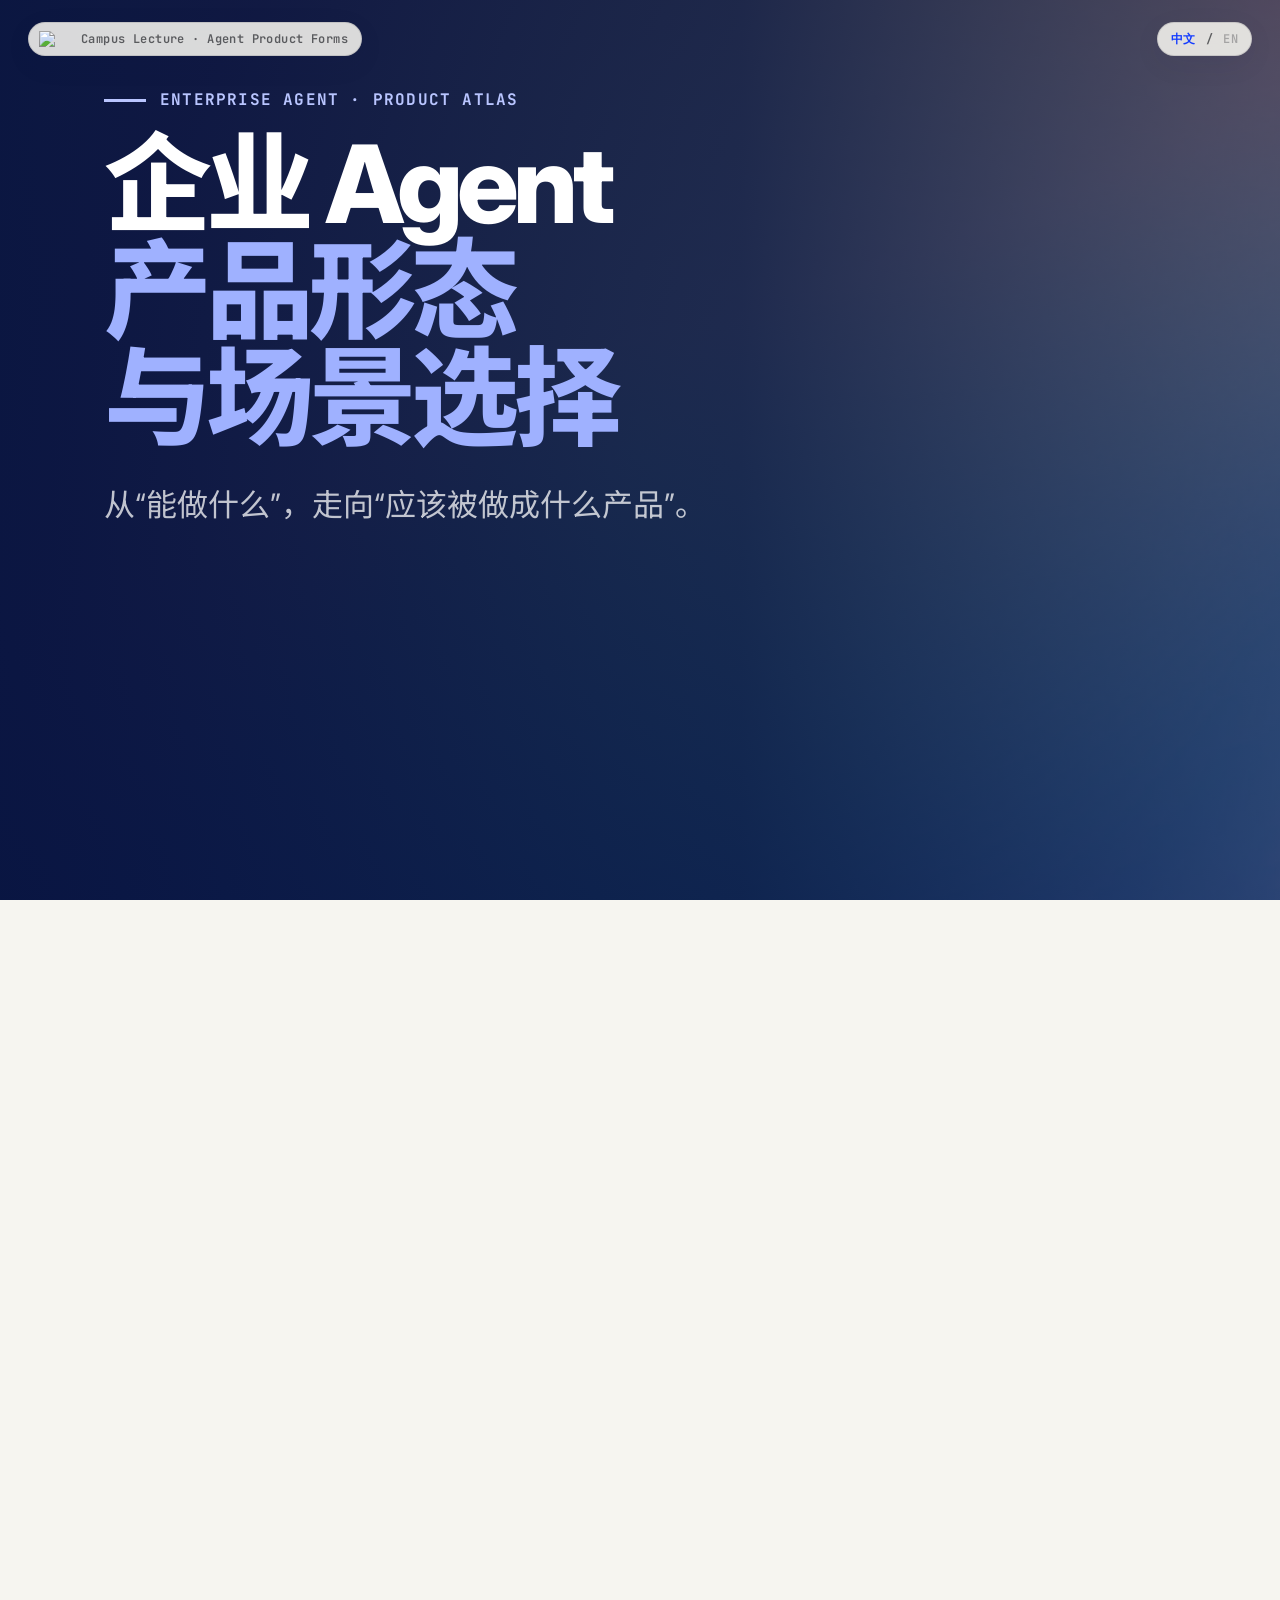
==== enterprise-agent-campus/index.html @ 73724790 "Refocus agent lecture on product forms" ====
<!doctype html>
<html lang="zh-CN">
<head>
  <meta charset="utf-8"><meta name="viewport" content="width=device-width, initial-scale=1.0, maximum-scale=1.0, user-scalable=no">
  <title>企业 Agent：产品形态与场景选择 — Dify</title>
  <link rel="icon" href="../assets/logo.svg" type="image/svg+xml">
  <link rel="stylesheet" href="https://cdn.jsdelivr.net/npm/reveal.js@4.5.0/dist/reset.css"><link rel="stylesheet" href="https://cdn.jsdelivr.net/npm/reveal.js@4.5.0/dist/reveal.css">
  <link rel="preconnect" href="https://fonts.googleapis.com"><link rel="preconnect" href="https://fonts.gstatic.com" crossorigin><link href="https://fonts.googleapis.com/css2?family=Inter:wght@400;500;600;700;800&amp;family=Noto+Sans+SC:wght@400;500;600;700;800&amp;family=JetBrains+Mono:wght@400;500;600;700&amp;display=swap" rel="stylesheet">
  <link rel="stylesheet" href="styles.css?v=20260826-forms">
</head>
<body>
  <div class="deck-brand"><img src="../assets/logo.svg" alt="Dify"><span>Campus Lecture · Agent Product Forms</span></div>
  <div class="lang-switch"><a class="active" href="index.html">中文</a><span>/</span><a href="index_en.html">EN</a></div>
  <div class="reveal"><div class="slides">

    <!-- 01 · VISUAL_SLOT: cover -->
    <section class="cover-slide" data-slide-id="f01-cover">
      <img class="photo-bg" src="assets/atmos-silk-ruido98.jpg" alt="Ruido 98 在 Unsplash 发布的蓝橙抽象光影"><div class="cover-shade"></div>
      <div class="cover-copy"><div><div class="eyebrow on-dark">Enterprise Agent · Product Atlas</div><h1>企业 Agent<br><span>产品形态<br>与场景选择</span></h1><p>从“能做什么”，走向“应该被做成什么产品”。</p></div><div class="cover-meta"><span>讲者姓名 · 职务 / 组织</span><span>学校 · 新生讲座 · 2026</span><b>45 MIN</b></div></div>
      <aside class="notes">时长 0:30。核心讲法：今天不从模型、工具调用或治理功能开始，而是观察企业里已经出现的 Agent 产品形态，以及每种形态为什么适合不同工作。术语：产品形态指入口、工作对象、交付物和使用节奏的组合。过渡：先给出全场最重要的判断。证据边界：六类形态是教学分类，不是行业唯一分类。</aside>
    </section>

    <!-- 02 · REPORT_SLOT: core thesis -->
    <section data-slide-id="f02-thesis">
      <div class="eyebrow">Thesis · 先看工作，再看 Agent</div>
      <div class="form-thesis"><div class="thesis-left"><small>DON'T START WITH</small><strong>模型有多自主？</strong><p>这只描述能力强弱，不能告诉你用户为什么打开它。</p></div><div class="thesis-arrow fragment fade-up" data-fragment-index="0">→</div><div class="thesis-right fragment fade-up" data-fragment-index="1"><small>START WITH</small><strong>它服务哪一种工作？</strong><p>工作对象、触发方式和交付结果，才会塑造产品。</p></div></div>
      <div class="thesis-verdict fragment fade-up" data-fragment-index="2">产品形态跟随工作形态，不跟随“自治等级”。</div>
      <aside class="notes">时长 1:30。核心讲法：同样的模型能力，可以成为 IDE 内的 Copilot、客户服务入口或后台监测系统。差异来自工作本身，不是自治等级。术语：工作形态描述工作围绕什么对象发生、由什么触发、怎样结束。过渡：决定形态的第一变量，是最小工作单元。证据边界：本页是研究综合判断。</aside>
    </section>

    <!-- 03 -->
    <section data-slide-id="f03-work-unit">
      <div class="eyebrow">Work Unit · 产品围绕什么对象持续存在？</div><h2>找到最小工作单元，就找到了产品的“容器”。</h2>
      <div class="unit-spine">
        <div class="unit-line"></div>
        <div class="unit u1"><span>01</span><strong>当前对象</strong><p>代码行、CRM 记录、表格单元</p><b>→ Copilot</b></div>
        <div class="unit u2 fragment fade-up" data-fragment-index="0"><span>02</span><strong>项目 / 材料集</strong><p>合同包、研究档案、Campaign</p><b>→ Workbench</b></div>
        <div class="unit u3 fragment fade-up" data-fragment-index="1"><span>03</span><strong>会话 / 意图</strong><p>客户问题、员工请求</p><b>→ Service Agent</b></div>
        <div class="unit u4 fragment fade-up" data-fragment-index="2"><span>04</span><strong>Case / 流程实例</strong><p>申请、订单、理赔、采购</p><b>→ Process Agent</b></div>
        <div class="unit u5 fragment fade-up" data-fragment-index="3"><span>05</span><strong>信号流</strong><p>告警、交易、舆情、设备事件</p><b>→ Monitoring Agent</b></div>
        <div class="unit u6 fragment fade-up" data-fragment-index="4"><span>06</span><strong>指标 / 问题</strong><p>经营异常、增长、成本、实验</p><b>→ Analyst Agent</b></div>
      </div>
      <aside class="notes">时长 2:00。核心讲法：Copilot 依附当前对象，Workbench 围绕材料集，服务产品围绕会话，流程产品围绕 case，监测产品围绕信号流，分析产品围绕指标和问题。术语：最小工作单元是用户反复打开、保存和交接的基本对象。过渡：六种对象自然形成六种产品形态。证据边界：同一企业场景可以包含多个工作单元，因此也可能组合多种形态。</aside>
    </section>

    <!-- 04 -->
    <section class="atlas-slide" data-slide-id="f04-product-atlas">
      <div class="eyebrow">Product Atlas · 六种主形态</div><h2>它们不是一条升级路径，而是六种不同的产品答案。</h2>
      <div class="atlas-map">
        <div class="atlas-axis y">持续运行 ↑</div><div class="atlas-axis x">从个人任务 → 跨系统业务</div>
        <div class="atlas-dot ad1"><span>01</span><strong>嵌入式 Copilot</strong><small>当前对象</small></div>
        <div class="atlas-dot ad2 fragment fade-up" data-fragment-index="0"><span>02</span><strong>专家工作台</strong><small>材料 / 项目</small></div>
        <div class="atlas-dot ad3 fragment fade-up" data-fragment-index="1"><span>03</span><strong>服务 Agent</strong><small>会话 / 意图</small></div>
        <div class="atlas-dot ad4 fragment fade-up" data-fragment-index="1"><span>04</span><strong>流程 Agent</strong><small>Case / SOP</small></div>
        <div class="atlas-dot ad5 fragment fade-up" data-fragment-index="2"><span>05</span><strong>监测 Agent</strong><small>事件 / 信号</small></div>
        <div class="atlas-dot ad6 fragment fade-up" data-fragment-index="2"><span>06</span><strong>分析 Agent</strong><small>指标 / 问题</small></div>
      </div>
      <div class="atlas-note">同一家公司通常同时拥有 4–6 种形态，而不是一个“万能 Agent”。</div>
      <aside class="notes">时长 2:30。核心讲法：横轴从个人当前任务走向跨系统业务，纵轴从按需打开走向持续运行。六种形态占据不同位置，不代表成熟度高低。术语：主形态指用户首先感知的产品入口和工作容器。过渡：在看具体形态前，用四个问题快速判断应该做成什么。证据边界：坐标是定性定位，不是市场份额或成熟度评分。</aside>
    </section>

    <!-- 05 -->
    <section data-slide-id="f05-four-questions">
      <div class="eyebrow">Four Questions · 场景到产品</div><h2>别先写功能列表，先回答四个产品问题。</h2>
      <div class="question-route">
        <div class="route-line"></div>
        <div class="route-q"><span>01</span><small>ENTRY</small><strong>用户从哪里遇见它？</strong><p>已有软件、独立空间、服务渠道，还是系统事件。</p></div>
        <div class="route-q fragment fade-up" data-fragment-index="0"><span>02</span><small>OBJECT</small><strong>工作围绕什么持续？</strong><p>一段内容、一个项目、一次会话、一个 case 或一条信号。</p></div>
        <div class="route-q fragment fade-up" data-fragment-index="1"><span>03</span><small>DELIVERY</small><strong>用户真正拿走什么？</strong><p>建议、专业产物、问题解决、流程状态、告警或决策。</p></div>
        <div class="route-q fragment fade-up" data-fragment-index="2"><span>04</span><small>RHYTHM</small><strong>什么时候再次回来？</strong><p>每分钟、每个项目、每次请求、每个事件或每周经营复盘。</p></div>
      </div>
      <aside class="notes">时长 2:00。核心讲法：入口决定分发，工作对象决定状态，交付物决定价值，使用节奏决定产品是否需要持续存在。术语：使用节奏不是响应速度，而是场景自然重复的频率。过渡：下面依次看六种形态，每页只回答它适合什么工作。证据边界：四问用于产品发现，不替代详细需求研究。</aside>
    </section>

    <!-- 06 · REPORT_SLOT: embedded copilot -->
    <section data-slide-id="f06-copilot">
      <div class="form-index">01 / 06</div><div class="eyebrow">Embedded Copilot · 嵌在已有动作旁边</div><h2>当用户已经知道要做什么，Agent 最好不要成为新目的地。</h2>
      <div class="copilot-shell">
        <div class="host-app"><small>EXISTING SYSTEM</small><div class="host-toolbar"></div><div class="host-canvas"><span>代码 / 文档 / CRM / 表格</span></div></div>
        <div class="sidecar fragment fade-up" data-fragment-index="0"><small>AI SIDE PANEL</small><strong>理解当前对象</strong><strong>给出下一步建议</strong><strong>直接生成局部内容</strong></div>
        <div class="scene-ribbon fragment fade-up" data-fragment-index="1"><b>适合</b><span>代码补全与解释</span><span>CRM 跟进建议</span><span>表格公式与分析</span><span>文档起草与改写</span></div>
        <div class="form-kpi">价值单位：每一次微任务节省的时间</div>
      </div>
      <div class="source-bar"><span><a href="https://docs.github.com/en/copilot/get-started/what-is-github-copilot" target="_blank" rel="noopener">GitHub Copilot Docs</a>：IDE 建议、聊天、命令行、PR 与编码任务入口</span><span>PRODUCT REFERENCE</span></div>
      <aside class="notes">时长 2:15。核心讲法：Copilot 不要求用户改变工作地点，它读取当前对象并缩短一连串微动作。适合专业人士主导、上下文就在当前软件中的场景。术语：sidecar 是附着在主产品旁的辅助界面。过渡：当工作跨越大量材料并需要长期组织时，sidecar 就不够了。证据边界：GitHub 只作为嵌入式产品形态参考，不把其生产力研究数字延伸到其他行业。</aside>
    </section>

    <!-- 07 · REPORT_SLOT: workbench -->
    <section class="workbench-slide" data-slide-id="f07-workbench">
      <div class="form-index">02 / 06</div><div class="eyebrow">Expert Workbench · 围绕一组材料工作</div>
      <div class="workbench-layout"><div class="wb-lead"><h2>当任务需要收集、比较、判断和形成专业产物，Agent 应该成为一个工作空间。</h2><p>它保存项目、材料、问题清单、发现和最终交付，而不是只保存聊天记录。</p></div>
        <div class="wb-canvas fragment fade-up" data-fragment-index="0"><div class="wb-tab">MATTER / PROJECT #27</div><div class="wb-files"><span>合同 48</span><span>法规 12</span><span>访谈 7</span></div><div class="wb-findings"><strong>ISSUES</strong><p>控制权变更条款</p><p>数据跨境缺口</p><p>供应商集中风险</p></div><div class="wb-output">DILIGENCE MEMO →</div></div>
      </div>
      <div class="scene-ribbon workbench-scenes"><b>适合</b><span>法律尽调</span><span>合规审查</span><span>投研与战略研究</span><span>Campaign / 本地化</span></div>
      <div class="source-bar"><span><a href="https://legal.thomsonreuters.com/en/legal/due-diligence-corp" target="_blank" rel="noopener">Thomson Reuters CoCounsel Legal</a>：Define → Collect → Assess → Document</span><span>PRODUCT REFERENCE</span></div>
      <aside class="notes">时长 2:15。核心讲法：专家工作台的核心对象不是对话，而是 matter、项目或材料集；价值在于把收集、比较、风险判断和产物组织在一个空间。术语：matter 是法律与专业服务中持续存在的项目单位。过渡：如果工作不是项目，而是一次外部请求，产品形态会变成服务入口。证据边界：CoCounsel 来源方披露的效果数字不用于跨产品比较，本页只引用端到端工作台结构。</aside>
    </section>

    <!-- 08 · REPORT_SLOT: service agent -->
    <section class="service-slide" data-slide-id="f08-service">
      <div class="form-index on-dark">03 / 06</div><div class="eyebrow on-dark">Service Agent · 会话只是入口，解决才是产品</div><h2>当用户带着一个意图出现，产品必须围绕“是否解决”设计。</h2>
      <div class="service-wave"><div class="channels"><span>CHAT</span><span>EMAIL</span><span>VOICE</span><span>APP</span></div><div class="intent-wave fragment fade-up" data-fragment-index="0">问题 → 识别意图 → 获取账户上下文 → 完成服务动作 → 结果确认</div><div class="resolution fragment fade-up" data-fragment-index="1"><small>OUTCOME</small><strong>RESOLVED</strong><p>不是回答了一句话，而是请求不再需要继续处理。</p></div></div>
      <div class="scene-ribbon dark-ribbon"><b>适合</b><span>客户服务</span><span>员工 IT / HR 服务台</span><span>商家支持</span><span>旅行改签 / 状态查询</span></div>
      <div class="source-bar dark-source"><span><a href="https://www.intercom.com/help/en/articles/8205718-fin-ai-agent-outcomes" target="_blank" rel="noopener">Intercom Fin outcomes</a>：以 conversation outcome / resolution 定义服务价值</span><span>PRODUCT REFERENCE</span></div>
      <aside class="notes">时长 2:15。核心讲法：服务 Agent 以渠道为入口，以意图和会话为工作单元，以 resolution 为交付。适合高频、标准意图、需要账户上下文的服务场景。术语：resolution 是用户问题得到解决，而不是机器人成功回复。过渡：如果一次请求会变成长时间、跨系统的业务实例，就进入流程 Agent。证据边界：Intercom 定义用于说明产品计量方式，不引用供应商排名或跨企业平均指标。</aside>
    </section>

    <!-- 09 · REPORT_SLOT: process agent -->
    <section data-slide-id="f09-process">
      <div class="form-index">04 / 06</div><div class="eyebrow">Process Agent · 围绕一个 Case 推进状态</div><h2>当价值来自“从开始走到结束”，产品应附着在业务实例上。</h2>
      <div class="case-pipeline"><div class="case-label">CASE #A-2048<br><small>Vendor Onboarding</small></div><div class="case-step"><span>01</span><strong>收件</strong><small>文档与请求</small></div><div class="case-step fragment fade-up" data-fragment-index="0"><span>02</span><strong>判断</strong><small>供应商与政策</small></div><div class="case-step fragment fade-up" data-fragment-index="0"><span>03</span><strong>补全</strong><small>缺失材料</small></div><div class="case-step fragment fade-up" data-fragment-index="1"><span>04</span><strong>跨系统执行</strong><small>ERP / CRM / Ticket</small></div><div class="case-step fragment fade-up" data-fragment-index="1"><span>05</span><strong>结案</strong><small>状态与记录</small></div></div>
      <div class="process-scenes"><span>采购与供应商准入</span><span>KYC / 开户</span><span>理赔</span><span>订单异常</span><span>员工入职</span><span>应付账款</span></div>
      <div class="form-kpi">价值单位：每个 Case 的周期、吞吐与一次通过率</div>
      <div class="source-bar"><span><a href="https://www.microsoft.com/en-us/microsoft-copilot/blog/copilot-studio/automate-business-processes-with-agents-plus-workflows-in-microsoft-copilot-studio/" target="_blank" rel="noopener">Microsoft Copilot Studio</a>：采购、客服、销售与流程编排案例</span><span>PRODUCT REFERENCE</span></div>
      <aside class="notes">时长 2:15。核心讲法：流程 Agent 的核心 UI 应该是 case 状态、材料、下一动作和跨系统结果，而不只是聊天框。适合有明确生命周期和系统记录的业务实例。术语：case 是从创建到关闭可被追踪的一次业务实例。过渡：还有一类产品不是等待 case，而是持续观察世界是否发生变化。证据边界：Microsoft 来源支持流程与 Agent 组合的场景模式，不推导通用 ROI。</aside>
    </section>

    <!-- 10 · REPORT_SLOT: monitoring agent -->
    <section class="monitor-slide" data-slide-id="f10-monitoring">
      <div class="form-index">05 / 06</div><div class="eyebrow">Monitoring Agent · 产品没有“打开”时刻</div><h2>当工作从信号开始，Agent 应该像雷达，而不是搜索框。</h2>
      <div class="radar-stage"><div class="radar"><i></i><i></i><i></i><div class="sweep"></div><span class="ping p1"></span><span class="ping p2"></span><span class="ping p3"></span></div><div class="signal-feed fragment fade-up" data-fragment-index="0"><small>LIVE SIGNALS</small><p>02:14 · Error rate ↑ 3.2×</p><p>02:16 · 付款失败集中于 APAC</p><p>02:18 · 同类事件关联发布 v742</p><div class="signal-output">INCIDENT BRIEF CREATED →</div></div></div>
      <div class="scene-ribbon monitor-scenes"><b>适合</b><span>ITOM / SRE 告警</span><span>欺诈与交易风险</span><span>合规监测</span><span>供应链异常</span><span>客户声音</span></div>
      <div class="source-bar"><span><a href="https://www.servicenow.com/docs/r/it-operations-management/now-assist-for-it-operations-management/now-assist-itom-ai-agent-workflows.html" target="_blank" rel="noopener">ServiceNow ITOM agentic workflows</a>：告警分诊、模式识别、关联事件与验证</span><span>PRODUCT REFERENCE</span></div>
      <aside class="notes">时长 2:15。核心讲法：监测 Agent 由事件触发，持续聚合、去噪、关联和形成 incident brief；用户通常从告警或案例进入，而不是先发问题。术语：signal stream 是不断到达、需要判断优先级的事件序列。过渡：最后一种主形态也从问题开始，但它围绕指标和证据展开。证据边界：ServiceNow 来源说明 ITOM 产品形态，不代表所有监测场景均可直接自治。</aside>
    </section>

    <!-- 11 · REPORT_SLOT: analyst agent -->
    <section data-slide-id="f11-analyst">
      <div class="form-index">06 / 06</div><div class="eyebrow">Analyst Agent · 从问题走到可消费的决策材料</div><h2>当用户不知道答案，也不知道该查哪张表，产品需要承载探索过程。</h2>
      <div class="analysis-tree"><div class="analysis-question">为什么退款率上升？</div><div class="branch b1 fragment fade-up" data-fragment-index="0"><strong>定义与数据发现</strong><p>指标、表、血缘、历史查询</p></div><div class="branch b2 fragment fade-up" data-fragment-index="1"><strong>多轮分析</strong><p>分群、异常、对照、重试</p></div><div class="branch b3 fragment fade-up" data-fragment-index="2"><strong>发布产物</strong><p>Notebook、图表、报告、结果链接</p></div><div class="analysis-delivery fragment fade-up" data-fragment-index="3">QUESTION → INSIGHT → DECISION MEMO</div></div>
      <div class="scene-ribbon analyst-scenes"><b>适合</b><span>经营复盘</span><span>产品健康度</span><span>发布评估</span><span>财务分析</span><span>实验与增长诊断</span></div>
      <div class="source-bar"><span><a href="https://openai.com/index/inside-our-in-house-data-agent/" target="_blank" rel="noopener">OpenAI in-house data agent</a>：发现数据、运行 SQL、发布 Notebook 与报告</span><span>PRODUCT REFERENCE</span></div>
      <aside class="notes">时长 2:15。核心讲法：分析 Agent 不是自然语言 SQL 输入框，而是保存问题、探索分支、证据和最终决策材料的分析产品。适合开放问题和多轮探索。术语：可消费产物是能进入经营会议或后续决策的 notebook、图表或 memo。过渡：复杂项目中还会出现多 Agent，但它更像内部组织方式。证据边界：OpenAI 案例为内部定制工具；底层数据平台规模不代表 Agent 采用率或准确率。</aside>
    </section>

    <!-- 12 -->
    <section class="multi-slide" data-slide-id="f12-multi-agent">
      <div class="eyebrow on-dark">Multi-Agent Workspace · 不是第七种入口</div><h2>多 Agent 通常藏在产品内部，用户面对的仍是一个项目空间。</h2>
      <div class="project-room"><div class="shared-artifact"><small>SHARED PROJECT</small><strong>“完成一次并购尽调”</strong><p>材料 · 任务 · 发现 · 决策 · 产物</p></div><div class="role rr1 fragment fade-up" data-fragment-index="0"><span>R</span><strong>Research</strong></div><div class="role rr2 fragment fade-up" data-fragment-index="0"><span>L</span><strong>Legal</strong></div><div class="role rr3 fragment fade-up" data-fragment-index="1"><span>F</span><strong>Finance</strong></div><div class="role rr4 fragment fade-up" data-fragment-index="1"><span>S</span><strong>Synthesis</strong></div></div>
      <div class="multi-rule">只有当工作可以按专业角色清晰拆分，并围绕共享产物重新汇合，多 Agent 才形成产品价值。</div>
      <aside class="notes">时长 2:00。核心讲法：用户通常不需要看到多个聊天机器人；多 Agent 是 Workbench、流程产品或开发空间内部的专业分工。适合软件交付、尽调、复杂研究和事故战情室。术语：共享产物是所有角色共同更新的项目状态。过渡：把六种主形态压回一张场景选择矩阵。证据边界：多 Agent 产品仍在快速演化，本页不把角色数量当成成熟度。</aside>
    </section>

    <!-- 13 -->
    <section data-slide-id="f13-scenario-matrix">
      <div class="eyebrow">Scenario Matrix · 用工作特征选形态</div><h2>同样叫“Agent”，产品设计和价值指标完全不同。</h2>
      <div class="form-matrix"><div class="fm-head"><span>工作单元</span><span>产品形态</span><span>典型场景</span><span>核心价值指标</span></div>
        <div class="fm-row"><b>当前对象</b><strong>Copilot</strong><p>编码、CRM、文档、表格</p><em>任务耗时 / 使用频率</em></div>
        <div class="fm-row"><b>项目 / 材料</b><strong>Workbench</strong><p>尽调、合规、研究、本地化</p><em>项目周期 / 产物质量</em></div>
        <div class="fm-row"><b>会话 / 意图</b><strong>Service Agent</strong><p>客服、员工服务、商家支持</p><em>解决率 / 每次结果成本</em></div>
        <div class="fm-row"><b>Case / SOP</b><strong>Process Agent</strong><p>KYC、理赔、采购、订单异常</p><em>周期 / 吞吐 / 一次通过率</em></div>
        <div class="fm-row"><b>信号流</b><strong>Monitoring Agent</strong><p>ITOM、欺诈、合规、供应链</p><em>发现时间 / 噪声 / 处置时间</em></div>
        <div class="fm-row"><b>指标 / 问题</b><strong>Analyst Agent</strong><p>经营、产品、财务、增长</p><em>洞察时间 / 复用 / 决策采用</em></div>
      </div>
      <aside class="notes">时长 2:30。核心讲法：逐行对齐工作单元、产品形态、场景和价值指标。产品形态不只是 UI，它还决定团队如何度量价值。术语：一次通过率指 case 不因缺失或错误而返工的比例。过渡：场景成熟后，产品形态也可能沿工作变化而迁移。证据边界：指标是类别建议，阈值需由具体业务定义。</aside>
    </section>

    <!-- 14 -->
    <section data-slide-id="f14-form-migration">
      <div class="eyebrow">Form Migration · 场景重复后，产品会改变</div><h2>不是 Agent “升级了”，而是工作从一次性变成了系统性。</h2>
      <div class="migration-lines">
        <div class="migration"><span>用户每次主动提问</span><b>Analyst Agent</b><i>→</i><span>同一指标每天都要看</span><strong>Monitoring Agent</strong></div>
        <div class="migration fragment fade-up" data-fragment-index="0"><span>专家在当前文档里获得建议</span><b>Copilot</b><i>→</i><span>材料越来越多、项目持续数周</span><strong>Workbench</strong></div>
        <div class="migration fragment fade-up" data-fragment-index="1"><span>客户提出一次服务请求</span><b>Service Agent</b><i>→</i><span>请求变成跨系统业务实例</span><strong>Process Agent</strong></div>
      </div>
      <div class="migration-rule fragment fade-up" data-fragment-index="2">迁移信号：重复出现 · 需要保存状态 · 需要跨角色 / 跨系统 · 形成稳定交付物</div>
      <aside class="notes">时长 2:00。核心讲法：产品迁移来自工作重复、状态积累和跨系统扩展。开放分析变成固定监测，局部建议变成项目工作台，一次服务变成流程实例。术语：形态迁移不是替换旧产品，常常是组合新的层。过渡：Dify 的价值就在于同一能力可以被包装成不同入口。证据边界：迁移路径是常见模式，不代表每个产品都必须演进。</aside>
    </section>

    <!-- 15 -->
    <section data-slide-id="f15-dify-packaging">
      <div class="eyebrow">Dify Packaging · 平台不是产品形态</div><h2>同一套能力，可以被发布成六种不同产品。</h2>
      <div class="dify-metro"><div class="dify-core">DIFY<br><small>Models · Knowledge · Tools · Orchestration</small></div><div class="metro-line ml1"><span>API / Embed</span><strong>Copilot</strong></div><div class="metro-line ml2"><span>Agent App / Chatflow</span><strong>Workbench / Analyst</strong></div><div class="metro-line ml3"><span>Chatflow + Channels</span><strong>Service Agent</strong></div><div class="metro-line ml4"><span>Workflow + API</span><strong>Process Agent</strong></div><div class="metro-line ml5"><span>Trigger + Workflow</span><strong>Monitoring Agent</strong></div></div>
      <div class="packaging-verdict">选择 Dify 组件之前，先决定用户面对的是哪一种产品。</div>
      <div class="source-bar"><span><a href="https://docs.dify.ai/en/guides/application-orchestrate/creating-an-application" target="_blank" rel="noopener">Dify Workflow docs</a> · Workflow、用户输入、分支、迭代与 API 发布</span><span>30 MIN FRAMEWORK COMPLETE</span></div>
      <aside class="notes">时长 1:30。核心讲法：Dify 提供模型、知识、工具和编排，但真正的产品形态来自发布入口和工作对象。API 可嵌入 Copilot，Chatflow 承载服务，Workflow 推进流程和监测，Agent App 承载探索。术语：packaging 是把共享能力包装成面向具体用户和场景的产品。过渡：用同一个退款率问题，演示三种形态的差别。证据边界：映射是产品设计建议，不是 Dify 官方固定分类。</aside>
    </section>

    <!-- 16 · CASE_SLOT + VISUAL_SLOT -->
    <section class="case-cover" data-slide-id="f16-case-brief">
      <img class="photo-bg" src="assets/atmos-indigo-richard-horvath.jpg" alt="Richard Horvath 在 Unsplash 发布的靛蓝抽象空间"><div class="case-shade"></div>
      <div class="case-copy"><div class="case-label">ONE CAPABILITY · THREE PRODUCTS</div><blockquote>“过去四周，哪些地区的退款率异常上升？”</blockquote><p>同一个分析能力，应该做成 Copilot、分析 Agent，还是监测 Agent？</p></div>
      <aside class="notes">时长 1:00。核心讲法：案例不再演示 SQL 或故障控制，而是比较同一能力如何因使用场景不同变成三种产品。术语：产品化问题不是“能否回答”，而是用户在何时、从哪里、以什么方式获得答案。过渡：先看最轻的嵌入式 Copilot。证据边界：静态合成教学推演，不是真实客户案例。</aside>
    </section>

    <!-- 17 · CASE_SLOT: copilot product -->
    <section data-slide-id="f17-case-copilot">
      <div class="eyebrow">Form A · BI Copilot</div><h2>如果分析师已经在 Dashboard 里，产品只需要帮助他继续追问。</h2>
      <div class="bi-shell"><div class="dashboard"><small>REFUND RATE · WEEKLY</small><div class="chart"><i style="--h:38%"></i><i style="--h:42%"></i><i style="--h:50%"></i><i style="--h:74%"></i><i style="--h:68%"></i><i style="--h:82%"></i></div><div class="dash-metric">8.4% <span>+2.4pp</span></div></div><div class="bi-copilot fragment fade-up" data-fragment-index="0"><small>COPILOT</small><p>“按地区拆分，并解释南区变化。”</p><strong>南区贡献 71% 增量；主要集中在两个渠道。</strong><div>继续追问 →</div></div></div>
      <div class="product-spec"><span><small>ENTRY</small>BI / Spreadsheet 内</span><span><small>RHYTHM</small>分析师按需使用</span><span><small>DELIVERY</small>局部解释与下一张图</span><span><small>SCENE</small>探索已有 Dashboard</span></div>
      <aside class="notes">时长 2:30。核心讲法：BI Copilot 的场景前提是用户已经打开正确仪表盘并知道要追问什么；产品不保存独立项目，只增强当前分析动作。术语：局部解释围绕当前可见图表和筛选条件。过渡：如果用户只有一个业务问题、还不知道数据在哪里，就需要分析 Agent。证据边界：图表和数字为合成示例。</aside>
    </section>

    <!-- 18 · CASE_SLOT: analyst product -->
    <section class="analyst-case-slide" data-slide-id="f18-case-analyst">
      <div class="eyebrow">Form B · Analyst Agent</div><h2>如果用户只有问题，产品必须替他组织一次完整调查。</h2>
      <div class="investigation-canvas"><div class="investigation-head"><span>INVESTIGATION #184</span><strong>Refund anomaly · Last 4 weeks</strong></div><div class="investigation-path"><div><small>QUESTION</small><p>哪些地区异常？</p></div><div><small>DISCOVERY</small><p>指标、表、历史分析</p></div><div><small>ANALYSIS</small><p>分群、渠道、物流、活动</p></div><div><small>EVIDENCE</small><p>SQL、图表、结果链接</p></div><div><small>DELIVERY</small><p>管理层 Memo</p></div></div><div class="finding fragment fade-up" data-fragment-index="0"><b>FINDING 01</b><strong>南区贡献 71% 的增量</strong><p>两个促销渠道与延迟配送共同出现。</p></div><div class="finding f2 fragment fade-up" data-fragment-index="1"><b>OPEN QUESTION</b><strong>不能直接声称因果</strong><p>建议抽样核对并设计后续实验。</p></div></div>
      <div class="product-spec"><span><small>ENTRY</small>独立分析空间</span><span><small>RHYTHM</small>临时开放问题</span><span><small>DELIVERY</small>证据包 + Memo</span><span><small>SCENE</small>经营与产品调查</span></div>
      <aside class="notes">时长 3:00。核心讲法：分析 Agent 把一个开放问题变成 investigation，保存发现路径、证据和管理层产物。适合业务用户没有预先选好表或图的场景。术语：investigation 是可持续几小时或几天的分析项目。过渡：当同一问题每周都被重复问，产品还会进一步变成监测 Agent。证据边界：发现和数字均为合成教学内容。</aside>
    </section>

    <!-- 19 · CASE_SLOT: monitoring product -->
    <section class="monitor-case-slide" data-slide-id="f19-case-monitor">
      <div class="eyebrow on-dark">Form C · Refund Monitor</div><h2>如果组织每天都关心同一异常，产品不该等人来问。</h2>
      <div class="monitor-timeline"><div class="timeline-line"></div><div class="time-event e1"><span>09:00</span><strong>刷新指标</strong><p>所有地区在基线内</p></div><div class="time-event e2 fragment fade-up" data-fragment-index="0"><span>11:20</span><strong>南区越过动态阈值</strong><p>+1.8pp · 连续 3 个窗口</p></div><div class="time-event e3 fragment fade-up" data-fragment-index="1"><span>11:24</span><strong>自动聚合上下文</strong><p>渠道、物流、活动与历史异常</p></div><div class="time-event e4 fragment fade-up" data-fragment-index="2"><span>11:28</span><strong>创建经营事件</strong><p>Brief、负责人、后续调查入口</p></div></div>
      <div class="three-form-compare fragment fade-up" data-fragment-index="3"><div><b>Copilot</b><span>人在 Dashboard 时追问</span></div><div><b>Analyst Agent</b><span>有人提出问题后调查</span></div><div><b>Monitor</b><span>信号出现时主动创建事件</span></div></div>
      <div class="product-spec dark-spec"><span><small>ENTRY</small>告警 / 经营事件</span><span><small>RHYTHM</small>持续运行</span><span><small>DELIVERY</small>异常 Brief + 调查入口</span><span><small>SCENE</small>稳定、重复的指标监测</span></div>
      <aside class="notes">时长 3:30。核心讲法：监测产品把重复的分析问题编译成持续运行的信号检测、上下文聚合和事件创建。最后用三列对比同一能力的入口、节奏和交付。术语：动态阈值随历史分布或季节性变化。过渡：回到自己的专业，选择你需要的产品形态。证据边界：阈值和时间线为合成示例，不代表生产监控配置。</aside>
    </section>

    <!-- 20 · VISUAL_SLOT: closing -->
    <section class="closing-slide" data-slide-id="f20-qa">
      <img class="photo-bg" src="assets/atmos-pastel-codioful.jpg" alt="Codioful 在 Unsplash 发布的柔和渐变"><div class="closing-shade"></div>
      <div class="closing-copy"><div class="eyebrow on-dark">Q&amp;A · 从场景反推产品</div><h2>不要问“我要做一个 Agent”。<br><span>先问：这项工作需要哪种产品形态？</span></h2><div class="question-path"><p class="fragment fade-up" data-fragment-index="0"><b>01</b> 你的场景最小工作单元是什么？</p><p class="fragment fade-up" data-fragment-index="1"><b>02</b> 用户从哪里遇见它，最后拿走什么？</p><p class="fragment fade-up" data-fragment-index="2"><b>03</b> 它是按需使用、按项目使用，还是持续运行？</p></div><div class="closing-meta"><p>讲者姓名 · speaker@example.com<br><a href="source-map.md" target="_blank">研究、来源与图片版权 → source-map.md</a></p><p>Unsplash：Ruido 98 · Richard Horvath · Codioful<br>学校 · 新生讲座 · 2026</p></div></div>
      <aside class="notes">时长 5:00。核心讲法：用三个产品问题引导讨论。若现场安静，让同学先说出自己专业里一个稳定的工作对象，再判断对应形态。术语：场景选择是从工作单元、入口、交付和节奏反推产品。过渡：会后可查看 source map。证据边界：Q&amp;A 不扩展为未经验证的产品承诺；联系方式仍是占位符。</aside>
    </section>

  </div></div>
  <script src="https://cdn.jsdelivr.net/npm/reveal.js@4.5.0/dist/reveal.js"></script><script src="https://cdn.jsdelivr.net/npm/reveal.js@4.5.0/plugin/notes/notes.js"></script>
  <script>const reduceMotion=window.matchMedia('(prefers-reduced-motion: reduce)').matches;Reveal.initialize({hash:true,width:1920,height:1080,margin:0,controls:true,controlsTutorial:false,progress:true,slideNumber:'c/t',navigationMode:'linear',transition:reduceMotion?'none':'fade',transitionSpeed:'fast',backgroundTransition:reduceMotion?'none':'fade',pdfSeparateFragments:false,plugins:[RevealNotes]});</script>
</body>
</html>
---- enterprise-agent-campus/styles.css ----
:root{--blue:#143cff;--blue2:#7084ff;--navy:#071540;--ink:#111318;--paper:#f6f5f0;--white:#fff;--muted:#616773;--quiet:#8b919c;--line:rgba(17,19,24,.15);--green:#087f5b;--amber:#c67b00;--red:#c3344d;--mono:"JetBrains Mono",ui-monospace,monospace;--sans:"Inter","Noto Sans SC",system-ui,sans-serif;--x:104px;--top:84px;--bottom:72px}
*{box-sizing:border-box}html,body{width:100%;height:100%;margin:0;overflow:hidden;background:var(--paper)}body{font-family:var(--sans);-webkit-font-smoothing:antialiased;text-rendering:optimizeLegibility}a{color:inherit}.deck-brand,.lang-switch{position:fixed;z-index:40;top:22px;display:flex;align-items:center;gap:10px;border:1px solid rgba(17,19,24,.12);border-radius:999px;background:rgba(246,245,240,.88);box-shadow:0 8px 30px rgba(7,21,64,.06);backdrop-filter:blur(16px);font:600 12px/1 var(--mono);letter-spacing:.035em;color:rgba(17,19,24,.64)}.deck-brand{left:28px;padding:8px 13px 8px 10px}.deck-brand img{width:32px;height:16px;object-fit:contain}.lang-switch{right:28px;padding:10px 13px}.lang-switch a{text-decoration:none;opacity:.45}.lang-switch a.active{opacity:1;color:var(--blue)}
.reveal{color:var(--ink);font-family:var(--sans)}.reveal .slides{text-align:left}.reveal .slides section{width:1920px;height:1080px;padding:var(--top) var(--x) var(--bottom);overflow:hidden;background:var(--paper)}.reveal h1,.reveal h2,.reveal p,.reveal blockquote{margin:0;color:inherit;font-family:var(--sans);text-transform:none;text-shadow:none}.reveal h1{font-size:108px;line-height:.99;font-weight:800;letter-spacing:-.052em}.reveal h2{max-width:1660px;font-size:72px;line-height:1.06;font-weight:780;letter-spacing:-.043em;text-wrap:balance}.reveal p{font-size:28px;line-height:1.46}.reveal small{font-size:inherit}.reveal .fragment{will-change:opacity,transform}.reveal .fragment.fade-up{transform:translateY(18px)}.reveal .fragment.fade-up.visible{transform:none}.eyebrow{display:flex;align-items:center;gap:14px;margin-bottom:23px;color:var(--blue);font:700 16px/1 var(--mono);letter-spacing:.075em;text-transform:uppercase}.eyebrow:before{content:"";width:42px;height:3px;background:currentColor}.eyebrow.on-dark{color:#b9c5ff}.form-index{position:absolute;right:104px;top:92px;color:var(--quiet);font:700 15px/1 var(--mono)}.form-index.on-dark{color:rgba(255,255,255,.55)}.source-bar{position:absolute;left:var(--x);right:var(--x);bottom:29px;display:flex;align-items:center;justify-content:space-between;gap:28px;padding-top:12px;border-top:1px solid var(--line);color:#747b87;font:500 17px/1.35 var(--mono)}.source-bar span:first-child{max-width:1440px}.source-bar a{text-underline-offset:4px;text-decoration-color:rgba(20,60,255,.35)}.dark-source{border-color:rgba(255,255,255,.18);color:rgba(255,255,255,.55)}.photo-bg{position:absolute;inset:0;width:100%;height:100%;object-fit:cover}.form-kpi{position:absolute;right:104px;bottom:82px;color:var(--blue);font:700 17px/1 var(--mono)}
/* cover */
.cover-slide{padding:0!important;background:#04091b!important;color:white}.cover-slide .photo-bg{object-position:57% center;filter:saturate(.88) contrast(1.06)}.cover-shade{position:absolute;inset:0;background:linear-gradient(90deg,rgba(4,8,25,.99) 0%,rgba(4,8,25,.92) 45%,rgba(4,8,25,.22) 78%,rgba(4,8,25,.32) 100%)}.cover-copy{position:relative;z-index:2;height:100%;padding:92px 104px 70px;display:flex;flex-direction:column;justify-content:space-between}.cover-copy h1{width:1080px}.cover-copy h1 span{color:#9fb1ff}.cover-copy>div>p{width:850px;margin-top:30px;color:rgba(255,255,255,.74);font-size:31px}.cover-meta{display:grid;grid-template-columns:420px 420px 1fr;align-items:end;width:1100px;padding-top:22px;border-top:1px solid rgba(255,255,255,.23);color:rgba(255,255,255,.64);font:500 16px/1.4 var(--mono)}.cover-meta b{color:#b9c5ff;font-size:28px;text-align:right}
/* 02 */
.form-thesis{display:grid;grid-template-columns:1fr 170px 1fr;align-items:center;height:560px;margin-top:55px}.thesis-left,.thesis-right{padding:50px 42px;border-top:7px solid var(--quiet);background:white}.thesis-right{border-color:var(--blue);background:#eef1ff}.form-thesis small{color:var(--quiet);font:700 14px/1 var(--mono)}.form-thesis strong{display:block;margin-top:24px;font-size:51px;line-height:1.08;letter-spacing:-.035em}.form-thesis p{margin-top:24px;color:var(--muted);font-size:24px}.thesis-arrow{color:var(--blue);font-size:86px;text-align:center}.thesis-verdict{margin-top:25px;color:var(--blue);font-size:34px;font-weight:750;text-align:center}
/* 03 */
.unit-spine{position:relative;display:grid;grid-template-columns:repeat(6,1fr);gap:22px;margin-top:92px}.unit-line{position:absolute;left:28px;right:28px;top:38px;height:10px;border-radius:999px;background:linear-gradient(90deg,var(--blue),#8758ff,var(--amber))}.unit{position:relative;padding-top:88px}.unit:before{content:"";position:absolute;left:0;top:16px;width:46px;height:46px;border:10px solid var(--paper);border-radius:50%;background:var(--blue);box-shadow:0 0 0 2px var(--blue)}.unit:nth-of-type(4):before,.unit:nth-of-type(5):before{background:#7758e8;box-shadow:0 0 0 2px #7758e8}.unit:nth-of-type(6):before,.unit:nth-of-type(7):before{background:var(--amber);box-shadow:0 0 0 2px var(--amber)}.unit span{color:var(--quiet);font:700 14px/1 var(--mono)}.unit strong{display:block;margin-top:13px;font-size:30px}.unit p{margin-top:13px;color:var(--muted);font-size:20px}.unit b{display:block;margin-top:32px;color:var(--blue);font:700 16px/1.3 var(--mono)}
/* 04 */
.atlas-slide{background:#eef0f4!important}.atlas-map{position:relative;width:1470px;height:610px;margin:26px 0 0 130px;border-left:4px solid var(--ink);border-bottom:4px solid var(--ink);background:linear-gradient(90deg,rgba(20,60,255,.02),rgba(20,60,255,.09))}.atlas-map:before,.atlas-map:after{content:"";position:absolute;background:rgba(17,19,24,.1)}.atlas-map:before{left:0;right:0;top:50%;height:1px}.atlas-map:after{top:0;bottom:0;left:50%;width:1px}.atlas-axis{position:absolute;font:700 15px/1 var(--mono)}.atlas-axis.y{left:-70px;top:165px;writing-mode:vertical-rl;transform:rotate(180deg)}.atlas-axis.x{right:0;bottom:-43px}.atlas-dot{position:absolute;padding:18px 22px;border-left:6px solid var(--blue);background:white;box-shadow:0 14px 35px rgba(7,21,64,.09)}.atlas-dot span{color:var(--blue);font:700 13px/1 var(--mono)}.atlas-dot strong{display:block;margin-top:10px;font-size:26px}.atlas-dot small{display:block;margin-top:7px;color:var(--muted);font-size:18px}.ad1{left:50px;bottom:55px}.ad2{left:435px;bottom:135px}.ad3{right:300px;bottom:55px}.ad4{right:35px;top:240px;border-color:var(--amber)}.ad5{left:730px;top:55px;border-color:var(--amber)}.ad6{left:220px;top:75px;border-color:#7758e8}.atlas-note{position:absolute;right:104px;bottom:74px;color:var(--blue);font:700 17px/1 var(--mono)}
/* 05 */
.question-route{position:relative;margin-top:68px}.route-line{position:absolute;left:43px;top:10px;bottom:10px;width:7px;border-radius:7px;background:linear-gradient(var(--blue),#7758e8,var(--amber))}.route-q{position:relative;display:grid;grid-template-columns:80px 140px 500px 1fr;align-items:center;min-height:140px;padding-left:15px;border-bottom:1px solid var(--line)}.route-q>span{position:relative;z-index:2;display:grid;place-items:center;width:58px;height:58px;border:9px solid var(--paper);border-radius:50%;background:var(--blue);color:white;font:700 14px/1 var(--mono)}.route-q small{color:var(--blue);font:700 14px/1 var(--mono)}.route-q strong{font-size:31px}.route-q p{color:var(--muted);font-size:23px}
/* shared ribbons */
.scene-ribbon{position:absolute;left:104px;right:104px;bottom:108px;display:flex;align-items:center;gap:28px;padding:21px 25px;border-top:3px solid var(--blue);background:white}.scene-ribbon b{color:var(--blue);font:700 15px/1 var(--mono)}.scene-ribbon span{padding-right:27px;border-right:1px solid var(--line);font-size:21px}.scene-ribbon span:last-child{border:0}.dark-ribbon{background:rgba(255,255,255,.07);border-color:#6c82ff}.dark-ribbon span{border-color:rgba(255,255,255,.2)}
/* 06 */
.copilot-shell{position:relative;height:610px;margin-top:20px}.host-app{position:absolute;left:30px;top:40px;width:1220px;height:470px;border:2px solid var(--navy);background:white}.host-app>small{position:absolute;left:25px;top:20px;color:var(--quiet);font:700 13px/1 var(--mono)}.host-toolbar{height:62px;border-bottom:1px solid var(--line);background:#eef0f4}.host-canvas{display:grid;place-items:center;height:405px;color:var(--quiet);font-size:32px}.sidecar{position:absolute;right:60px;top:5px;width:480px;height:530px;padding:42px 38px;background:var(--navy);color:white;box-shadow:0 26px 70px rgba(7,21,64,.18)}.sidecar small{color:#aebeff;font:700 14px/1 var(--mono)}.sidecar strong{display:block;margin-top:45px;padding-bottom:20px;border-bottom:1px solid rgba(255,255,255,.18);font-size:28px}.copilot-shell .scene-ribbon{left:0;right:0;bottom:0}
/* 07 */
.workbench-slide{background:#eef0f4!important}.workbench-layout{display:grid;grid-template-columns:1fr 1.1fr;gap:70px;margin-top:20px}.wb-lead{padding-top:22px}.wb-lead h2{font-size:63px}.wb-lead p{margin-top:34px;color:var(--muted)}.wb-canvas{position:relative;height:610px;padding:74px 36px 34px;border:2px solid var(--navy);background:white}.wb-tab{position:absolute;left:0;right:0;top:0;height:48px;padding:16px 22px;background:var(--navy);color:white;font:700 13px/1 var(--mono)}.wb-files{display:flex;gap:15px}.wb-files span{padding:12px 16px;background:#edf0ff;color:var(--blue);font:600 15px/1 var(--mono)}.wb-findings{margin-top:38px;border-top:4px solid var(--blue)}.wb-findings strong{display:block;margin:22px 0;color:var(--blue);font:700 14px/1 var(--mono)}.wb-findings p{padding:17px 0;border-top:1px solid var(--line);font-size:23px}.wb-output{position:absolute;right:34px;bottom:32px;color:var(--green);font:800 17px/1 var(--mono)}.workbench-scenes{bottom:38px;left:104px;right:950px;background:transparent}
/* 08 */
.service-slide{background:var(--navy)!important;color:white}.service-slide h2{color:white;max-width:1500px}.service-wave{position:relative;height:530px;margin-top:22px}.channels{display:flex;gap:16px;padding-top:40px}.channels span{padding:12px 19px;border:1px solid rgba(255,255,255,.28);border-radius:999px;color:#aebeff;font:700 14px/1 var(--mono)}.intent-wave{position:absolute;left:0;right:570px;top:150px;padding:30px 35px;border-top:5px solid #6c82ff;border-bottom:5px solid #43d4aa;background:rgba(255,255,255,.06);font-size:27px;font-weight:650}.resolution{position:absolute;right:0;top:45px;width:500px;height:370px;padding:60px 44px;background:var(--blue)}.resolution small{font:700 14px/1 var(--mono)}.resolution strong{display:block;margin-top:28px;font-size:65px}.resolution p{margin-top:30px;color:rgba(255,255,255,.72);font-size:22px}
/* 09 */
.case-pipeline{display:grid;grid-template-columns:1.25fr repeat(5,1fr);align-items:stretch;margin-top:75px;border-top:7px solid var(--blue)}.case-label,.case-step{min-height:265px;padding:38px 25px;border-right:1px solid var(--line);background:white}.case-label{background:var(--navy);color:white;font-size:32px;font-weight:750}.case-label small{display:block;margin-top:18px;color:#aebeff;font:500 15px/1.4 var(--mono)}.case-step span{color:var(--blue);font:700 14px/1 var(--mono)}.case-step strong{display:block;margin-top:35px;font-size:28px}.case-step small{display:block;margin-top:14px;color:var(--muted);font-size:19px}.process-scenes{display:flex;gap:18px;margin-top:36px}.process-scenes span{padding:13px 18px;border-bottom:2px solid var(--line);color:var(--muted);font:600 18px/1 var(--mono)}
/* 10 */
.monitor-slide{background:#eef0f4!important}.radar-stage{display:grid;grid-template-columns:1.05fr 1fr;gap:100px;margin-top:20px}.radar{position:relative;width:580px;height:580px;margin-left:120px;border:2px solid rgba(20,60,255,.4);border-radius:50%;overflow:hidden;background:radial-gradient(circle,rgba(20,60,255,.16),rgba(20,60,255,.02) 65%)}.radar i{position:absolute;left:50%;top:50%;border:1px solid rgba(20,60,255,.25);border-radius:50%;transform:translate(-50%,-50%)}.radar i:nth-child(1){width:430px;height:430px}.radar i:nth-child(2){width:280px;height:280px}.radar i:nth-child(3){width:120px;height:120px}.radar:before,.radar:after{content:"";position:absolute;background:rgba(20,60,255,.2)}.radar:before{left:50%;top:0;bottom:0;width:1px}.radar:after{top:50%;left:0;right:0;height:1px}.sweep{position:absolute;left:50%;top:50%;width:270px;height:270px;transform-origin:0 0;background:linear-gradient(45deg,rgba(20,60,255,.28),transparent 65%);clip-path:polygon(0 0,100% 0,0 100%)}.ping{position:absolute;width:18px;height:18px;border-radius:50%;background:var(--red);box-shadow:0 0 0 8px rgba(195,52,77,.15)}.p1{left:365px;top:165px}.p2{left:210px;top:380px}.p3{left:430px;top:350px}.signal-feed{margin-top:68px;border-top:5px solid var(--blue);background:white;padding:32px 36px}.signal-feed>small{color:var(--blue);font:700 14px/1 var(--mono)}.signal-feed p{padding:24px 0;border-bottom:1px solid var(--line);font-size:24px}.signal-output{margin-top:28px;color:var(--green);font:800 17px/1 var(--mono)}.monitor-scenes{bottom:42px;background:transparent}
/* 11 */
.analysis-tree{position:relative;height:560px;margin-top:35px}.analysis-question{position:absolute;left:0;top:185px;width:370px;padding:40px 30px;background:var(--navy);color:white;font-size:31px;font-weight:740}.analysis-question:after{content:"→";position:absolute;right:-72px;top:35px;color:var(--blue);font-size:58px}.branch{position:absolute;left:480px;width:460px;padding:26px 30px;border-left:7px solid var(--blue);background:white}.branch strong{font-size:27px}.branch p{margin-top:9px;color:var(--muted);font-size:20px}.b1{top:25px}.b2{top:205px}.b3{top:385px}.branch:after{content:"→";position:absolute;right:-70px;top:28px;color:var(--blue);font-size:50px}.analysis-delivery{position:absolute;right:0;top:140px;width:560px;padding:70px 40px;background:#eef1ff;color:var(--blue);font:800 24px/1.5 var(--mono);text-align:center}.analyst-scenes{bottom:42px;background:transparent}
/* 12 */
.multi-slide{background:var(--navy)!important;color:white}.multi-slide h2{color:white}.project-room{position:relative;height:590px;margin-top:18px}.shared-artifact{position:absolute;left:50%;top:155px;width:610px;height:280px;transform:translateX(-50%);display:flex;flex-direction:column;justify-content:center;padding:48px;background:var(--blue);text-align:center}.shared-artifact small{font:700 14px/1 var(--mono)}.shared-artifact strong{margin-top:22px;font-size:39px}.shared-artifact p{margin-top:20px;color:rgba(255,255,255,.72);font-size:22px}.role{position:absolute;width:270px;padding:28px 25px;border:1px solid rgba(255,255,255,.24);background:rgba(255,255,255,.06)}.role span{display:grid;place-items:center;width:45px;height:45px;border-radius:50%;background:#6f83ff;font:700 15px/1 var(--mono)}.role strong{display:block;margin-top:17px;font-size:25px}.rr1{left:75px;top:80px}.rr2{right:75px;top:80px}.rr3{left:75px;bottom:55px}.rr4{right:75px;bottom:55px}.role:after{content:"";position:absolute;width:250px;height:1px;background:rgba(255,255,255,.32)}.rr1:after{right:-250px;bottom:-55px;transform:rotate(22deg)}.rr2:after{left:-250px;bottom:-55px;transform:rotate(-22deg)}.rr3:after{right:-250px;top:-55px;transform:rotate(-22deg)}.rr4:after{left:-250px;top:-55px;transform:rotate(22deg)}.multi-rule{color:#aebeff;font-size:27px;text-align:center}
/* 13 */
.form-matrix{margin-top:35px;border-top:4px solid var(--navy);background:white}.fm-head,.fm-row{display:grid;grid-template-columns:260px 330px 1fr 430px;align-items:center;padding:0 28px}.fm-head{height:48px;color:var(--quiet);font:700 13px/1 var(--mono)}.fm-row{min-height:91px;border-top:1px solid var(--line)}.fm-row b{font-size:21px}.fm-row strong{color:var(--blue);font-size:24px}.fm-row p{font-size:21px}.fm-row em{color:var(--muted);font:600 16px/1.25 var(--mono);font-style:normal}
/* 14 */
.migration-lines{margin-top:65px}.migration{display:grid;grid-template-columns:1fr 240px 80px 1fr 280px;align-items:center;min-height:165px;padding:0 28px;border-top:1px solid var(--line)}.migration:last-child{border-bottom:1px solid var(--line)}.migration>span{font-size:25px}.migration b,.migration strong{padding:18px;background:white;color:var(--blue);font-size:23px;text-align:center}.migration strong{background:var(--blue);color:white}.migration i{color:var(--blue);font:800 48px/1 var(--mono);font-style:normal;text-align:center}.migration-rule{margin-top:38px;color:var(--green);font:700 18px/1 var(--mono);text-align:right}
/* 15 */
.dify-metro{position:relative;height:590px;margin-top:20px}.dify-core{position:absolute;left:50%;top:185px;width:420px;height:220px;transform:translateX(-50%);display:flex;flex-direction:column;justify-content:center;border-radius:50%;background:var(--navy);color:white;font-size:55px;font-weight:800;text-align:center}.dify-core small{margin-top:18px;color:#aebeff;font:600 13px/1.4 var(--mono)}.metro-line{position:absolute;display:grid;grid-template-columns:240px 1fr;align-items:center;width:600px;padding:22px 25px;border-top:7px solid var(--blue);background:white}.metro-line span{color:var(--quiet);font:700 13px/1.2 var(--mono)}.metro-line strong{font-size:26px}.ml1{left:20px;top:30px}.ml2{left:20px;top:230px}.ml3{left:20px;top:430px}.ml4{right:20px;top:125px}.ml5{right:20px;top:335px}.ml2{border-color:#7758e8}.ml3{border-color:#43a6d4}.ml4{border-color:var(--amber)}.ml5{border-color:var(--green)}.packaging-verdict{position:absolute;left:50%;bottom:75px;transform:translateX(-50%);color:var(--blue);font-size:30px;font-weight:740;white-space:nowrap}
/* 16 */
.case-cover{padding:0!important;background:#05091b!important;color:white}.case-cover .photo-bg{filter:saturate(.82) contrast(1.08)}.case-shade{position:absolute;inset:0;background:linear-gradient(90deg,rgba(5,9,27,.98),rgba(5,9,27,.76) 65%,rgba(5,9,27,.38))}.case-copy{position:relative;z-index:2;height:100%;padding:120px 104px;display:flex;flex-direction:column;justify-content:center}.case-label{color:#aebeff;font:700 16px/1 var(--mono);letter-spacing:.05em}.case-copy blockquote{width:1500px;margin-top:44px;font-size:84px;line-height:1.16;font-weight:760;letter-spacing:-.045em}.case-copy p{margin-top:52px;color:rgba(255,255,255,.68);font-size:31px}
/* 17 */
.bi-shell{display:grid;grid-template-columns:1.4fr .8fr;gap:24px;height:540px;margin-top:30px}.dashboard,.bi-copilot{position:relative;padding:34px 38px;border:2px solid var(--navy);background:white}.dashboard>small,.bi-copilot>small{color:var(--blue);font:700 14px/1 var(--mono)}.chart{position:absolute;left:60px;right:60px;bottom:75px;height:270px;display:flex;align-items:end;gap:35px;border-left:2px solid var(--ink);border-bottom:2px solid var(--ink);padding:0 30px}.chart i{flex:1;height:var(--h);background:linear-gradient(var(--blue2),var(--blue))}.dash-metric{position:absolute;right:55px;top:62px;font-size:66px;font-weight:800}.dash-metric span{display:block;color:var(--red);font:700 18px/1 var(--mono);text-align:right}.bi-copilot{background:var(--navy);color:white}.bi-copilot small{color:#aebeff}.bi-copilot p{margin-top:45px;padding:25px;border-left:5px solid #6e82ff;background:rgba(255,255,255,.06);font-size:25px}.bi-copilot strong{display:block;margin-top:45px;font-size:29px;line-height:1.4}.bi-copilot div{position:absolute;right:35px;bottom:32px;color:#74e3bf;font:700 16px/1 var(--mono)}.product-spec{display:grid;grid-template-columns:repeat(4,1fr);margin-top:28px;border-top:2px solid var(--navy)}.product-spec span{padding:17px 25px;border-right:1px solid var(--line);font-size:20px}.product-spec small{display:block;margin-bottom:8px;color:var(--blue);font:700 13px/1 var(--mono)}
/* 18 */
.analyst-case-slide{background:#eef0f4!important}.investigation-canvas{position:relative;height:590px;margin-top:20px;padding:76px 36px 30px;border:2px solid var(--navy);background:white}.investigation-head{position:absolute;left:0;right:0;top:0;height:52px;display:flex;align-items:center;gap:40px;padding:0 25px;background:var(--navy);color:white}.investigation-head span{color:#aebeff;font:700 13px/1 var(--mono)}.investigation-head strong{font-size:18px}.investigation-path{display:grid;grid-template-columns:repeat(5,1fr);border-top:6px solid var(--blue)}.investigation-path div{min-height:150px;padding:24px;border-right:1px solid var(--line);background:#f8f8f6}.investigation-path small{color:var(--blue);font:700 13px/1 var(--mono)}.investigation-path p{margin-top:18px;font-size:19px}.finding{position:absolute;left:36px;bottom:35px;width:710px;padding:28px 32px;border-left:7px solid var(--green);background:#eef8f4}.finding b{color:var(--green);font:700 13px/1 var(--mono)}.finding strong{display:block;margin-top:12px;font-size:28px}.finding p{margin-top:8px;color:var(--muted);font-size:19px}.finding.f2{left:auto;right:36px;border-color:var(--red);background:#fff0f2}.finding.f2 b{color:var(--red)}
/* 19 */
.monitor-case-slide{background:var(--navy)!important;color:white}.monitor-case-slide h2{color:white}.monitor-timeline{position:relative;display:grid;grid-template-columns:repeat(4,1fr);gap:42px;margin-top:72px}.timeline-line{position:absolute;left:30px;right:30px;top:42px;height:8px;background:linear-gradient(90deg,#6f83ff,var(--red))}.time-event{position:relative;padding-top:95px}.time-event:before{content:"";position:absolute;left:0;top:18px;width:48px;height:48px;border:10px solid var(--navy);border-radius:50%;background:#6f83ff;box-shadow:0 0 0 2px #6f83ff}.time-event:nth-of-type(n+3):before{background:var(--red);box-shadow:0 0 0 2px var(--red)}.time-event span{color:#aebeff;font:700 15px/1 var(--mono)}.time-event strong{display:block;margin-top:16px;font-size:27px}.time-event p{margin-top:12px;color:rgba(255,255,255,.62);font-size:20px}.three-form-compare{display:grid;grid-template-columns:repeat(3,1fr);gap:18px;margin-top:72px}.three-form-compare div{padding:23px 28px;border-top:5px solid #6f83ff;background:rgba(255,255,255,.07)}.three-form-compare b{font-size:24px}.three-form-compare span{display:block;margin-top:10px;color:rgba(255,255,255,.62);font-size:19px}.dark-spec{position:absolute;left:104px;right:104px;bottom:65px;border-color:rgba(255,255,255,.22)}.dark-spec span{border-color:rgba(255,255,255,.15)}.dark-spec small{color:#aebeff}
/* 20 */
.closing-slide{padding:0!important;background:var(--navy)!important;color:white}.closing-slide .photo-bg{filter:saturate(.7)}.closing-shade{position:absolute;inset:0;background:linear-gradient(90deg,rgba(7,21,64,.98),rgba(7,21,64,.9) 58%,rgba(7,21,64,.68))}.closing-copy{position:relative;z-index:2;height:100%;padding:90px 104px 64px}.closing-copy h2{color:white;max-width:1600px;font-size:76px}.closing-copy h2 span{color:#a9b8ff}.question-path{margin-top:52px;width:1300px;border-left:4px solid rgba(255,255,255,.3)}.question-path p{position:relative;padding:17px 0 17px 72px;color:rgba(255,255,255,.82);font-size:26px}.question-path p b{position:absolute;left:-28px;top:13px;display:grid;place-items:center;width:54px;height:54px;border-radius:50%;background:var(--blue);font:700 14px/1 var(--mono)}.closing-meta{position:absolute;left:104px;right:104px;bottom:54px;display:grid;grid-template-columns:1fr 1fr;padding-top:20px;border-top:1px solid rgba(255,255,255,.24)}.closing-meta p{color:rgba(255,255,255,.56);font:500 16px/1.6 var(--mono)}.closing-meta p:last-child{text-align:right}.closing-meta a{text-underline-offset:4px}
@media print{.deck-brand,.lang-switch{display:none!important}.reveal .fragment{opacity:1!important;visibility:visible!important;transform:none!important}.reveal .slides section.pdf-page{page-break-after:always}}@media(prefers-reduced-motion:reduce){.reveal .fragment{transition:none!important;transform:none!important}.reveal .slides section{transition:none!important}}
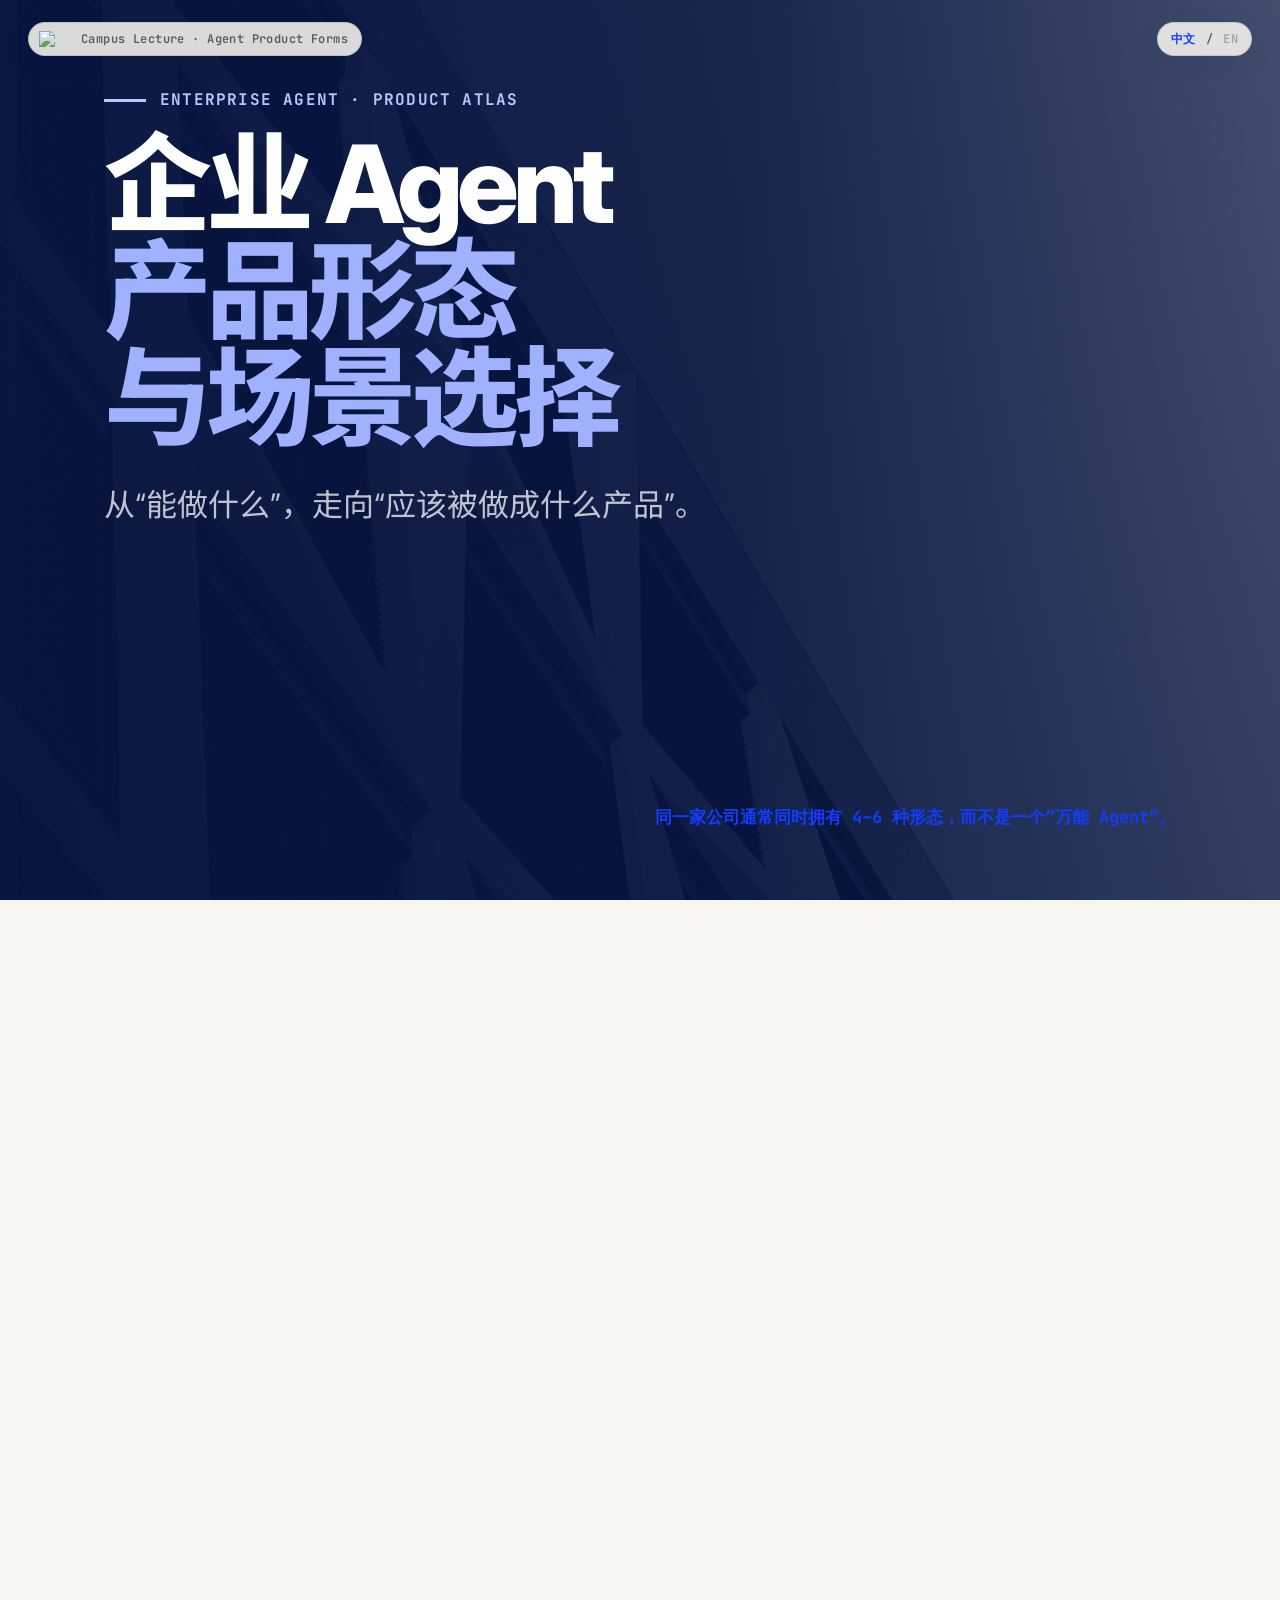
==== commit 31edfeed: "Refresh enterprise agent deck backgrounds" ====
--- a/enterprise-agent-campus/index.html
+++ b/enterprise-agent-campus/index.html
@@ -6,7 +6,7 @@
   <link rel="icon" href="../assets/logo.svg" type="image/svg+xml">
   <link rel="stylesheet" href="https://cdn.jsdelivr.net/npm/reveal.js@4.5.0/dist/reset.css"><link rel="stylesheet" href="https://cdn.jsdelivr.net/npm/reveal.js@4.5.0/dist/reveal.css">
   <link rel="preconnect" href="https://fonts.googleapis.com"><link rel="preconnect" href="https://fonts.gstatic.com" crossorigin><link href="https://fonts.googleapis.com/css2?family=Inter:wght@400;500;600;700;800&amp;family=Noto+Sans+SC:wght@400;500;600;700;800&amp;family=JetBrains+Mono:wght@400;500;600;700&amp;display=swap" rel="stylesheet">
-  <link rel="stylesheet" href="styles.css?v=20260826-forms">
+  <link rel="stylesheet" href="styles.css?v=20260826-backgrounds2">
 </head>
 <body>
   <div class="deck-brand"><img src="../assets/logo.svg" alt="Dify"><span>Campus Lecture · Agent Product Forms</span></div>
@@ -15,7 +15,7 @@
 
     <!-- 01 · VISUAL_SLOT: cover -->
     <section class="cover-slide" data-slide-id="f01-cover">
-      <img class="photo-bg" src="assets/atmos-silk-ruido98.jpg" alt="Ruido 98 在 Unsplash 发布的蓝橙抽象光影"><div class="cover-shade"></div>
+      <img class="photo-bg" src="assets/bg-enterprise-grid-timothee-duran.jpg" alt="Timothée Duran 在 Unsplash 发布的深蓝天空与几何办公建筑"><div class="cover-shade"></div>
       <div class="cover-copy"><div><div class="eyebrow on-dark">Enterprise Agent · Product Atlas</div><h1>企业 Agent<br><span>产品形态<br>与场景选择</span></h1><p>从“能做什么”，走向“应该被做成什么产品”。</p></div><div class="cover-meta"><span>讲者姓名 · 职务 / 组织</span><span>学校 · 新生讲座 · 2026</span><b>45 MIN</b></div></div>
       <aside class="notes">时长 0:30。核心讲法：今天不从模型、工具调用或治理功能开始，而是观察企业里已经出现的 Agent 产品形态，以及每种形态为什么适合不同工作。术语：产品形态指入口、工作对象、交付物和使用节奏的组合。过渡：先给出全场最重要的判断。证据边界：六类形态是教学分类，不是行业唯一分类。</aside>
     </section>
@@ -45,6 +45,7 @@
 
     <!-- 04 -->
     <section class="atlas-slide" data-slide-id="f04-product-atlas">
+      <img class="photo-bg atlas-photo" src="assets/bg-atrium-willian-justen.jpg" alt="Willian Justen de Vasconcellos 在 Unsplash 发布的现代中庭网格结构"><div class="atlas-veil"></div>
       <div class="eyebrow">Product Atlas · 六种主形态</div><h2>它们不是一条升级路径，而是六种不同的产品答案。</h2>
       <div class="atlas-map">
         <div class="atlas-axis y">持续运行 ↑</div><div class="atlas-axis x">从个人任务 → 跨系统业务</div>
@@ -135,6 +136,7 @@
 
     <!-- 12 -->
     <section class="multi-slide" data-slide-id="f12-multi-agent">
+      <img class="photo-bg multi-photo" src="assets/bg-collaboration-mimi-thian.jpg" alt="Mimi Thian 在 Unsplash 发布的团队围绕电脑协作场景"><div class="multi-shade"></div>
       <div class="eyebrow on-dark">Multi-Agent Workspace · 不是第七种入口</div><h2>多 Agent 通常藏在产品内部，用户面对的仍是一个项目空间。</h2>
       <div class="project-room"><div class="shared-artifact"><small>SHARED PROJECT</small><strong>“完成一次并购尽调”</strong><p>材料 · 任务 · 发现 · 决策 · 产物</p></div><div class="role rr1 fragment fade-up" data-fragment-index="0"><span>R</span><strong>Research</strong></div><div class="role rr2 fragment fade-up" data-fragment-index="0"><span>L</span><strong>Legal</strong></div><div class="role rr3 fragment fade-up" data-fragment-index="1"><span>F</span><strong>Finance</strong></div><div class="role rr4 fragment fade-up" data-fragment-index="1"><span>S</span><strong>Synthesis</strong></div></div>
       <div class="multi-rule">只有当工作可以按专业角色清晰拆分，并围绕共享产物重新汇合，多 Agent 才形成产品价值。</div>
@@ -178,7 +180,7 @@
 
     <!-- 16 · CASE_SLOT + VISUAL_SLOT -->
     <section class="case-cover" data-slide-id="f16-case-brief">
-      <img class="photo-bg" src="assets/atmos-indigo-richard-horvath.jpg" alt="Richard Horvath 在 Unsplash 发布的靛蓝抽象空间"><div class="case-shade"></div>
+      <img class="photo-bg" src="assets/bg-architecture-shadow-declan-sun.jpg" alt="Declan Sun 在 Unsplash 发布的现代建筑光影与连续结构"><div class="case-shade"></div>
       <div class="case-copy"><div class="case-label">ONE CAPABILITY · THREE PRODUCTS</div><blockquote>“过去四周，哪些地区的退款率异常上升？”</blockquote><p>同一个分析能力，应该做成 Copilot、分析 Agent，还是监测 Agent？</p></div>
       <aside class="notes">时长 1:00。核心讲法：案例不再演示 SQL 或故障控制，而是比较同一能力如何因使用场景不同变成三种产品。术语：产品化问题不是“能否回答”，而是用户在何时、从哪里、以什么方式获得答案。过渡：先看最轻的嵌入式 Copilot。证据边界：静态合成教学推演，不是真实客户案例。</aside>
     </section>
@@ -210,8 +212,8 @@
 
     <!-- 20 · VISUAL_SLOT: closing -->
     <section class="closing-slide" data-slide-id="f20-qa">
-      <img class="photo-bg" src="assets/atmos-pastel-codioful.jpg" alt="Codioful 在 Unsplash 发布的柔和渐变"><div class="closing-shade"></div>
-      <div class="closing-copy"><div class="eyebrow on-dark">Q&amp;A · 从场景反推产品</div><h2>不要问“我要做一个 Agent”。<br><span>先问：这项工作需要哪种产品形态？</span></h2><div class="question-path"><p class="fragment fade-up" data-fragment-index="0"><b>01</b> 你的场景最小工作单元是什么？</p><p class="fragment fade-up" data-fragment-index="1"><b>02</b> 用户从哪里遇见它，最后拿走什么？</p><p class="fragment fade-up" data-fragment-index="2"><b>03</b> 它是按需使用、按项目使用，还是持续运行？</p></div><div class="closing-meta"><p>讲者姓名 · speaker@example.com<br><a href="source-map.md" target="_blank">研究、来源与图片版权 → source-map.md</a></p><p>Unsplash：Ruido 98 · Richard Horvath · Codioful<br>学校 · 新生讲座 · 2026</p></div></div>
+      <img class="photo-bg" src="assets/bg-geometric-facade-arlind.jpg" alt="Arlind Photography 在 Unsplash 发布的现代建筑几何立面"><div class="closing-shade"></div>
+      <div class="closing-copy"><div class="eyebrow on-dark">Q&amp;A · 从场景反推产品</div><h2>不要问“我要做一个 Agent”。<br><span>先问：这项工作需要哪种产品形态？</span></h2><div class="question-path"><p class="fragment fade-up" data-fragment-index="0"><b>01</b> 你的场景最小工作单元是什么？</p><p class="fragment fade-up" data-fragment-index="1"><b>02</b> 用户从哪里遇见它，最后拿走什么？</p><p class="fragment fade-up" data-fragment-index="2"><b>03</b> 它是按需使用、按项目使用，还是持续运行？</p></div><div class="closing-meta"><p>讲者姓名 · speaker@example.com<br><a href="source-map.md" target="_blank">研究、来源与图片版权 → source-map.md</a></p><p>Unsplash：Timothée Duran · Willian Justen · Mimi Thian · Declan Sun · Arlind Photography<br>学校 · 新生讲座 · 2026</p></div></div>
       <aside class="notes">时长 5:00。核心讲法：用三个产品问题引导讨论。若现场安静，让同学先说出自己专业里一个稳定的工作对象，再判断对应形态。术语：场景选择是从工作单元、入口、交付和节奏反推产品。过渡：会后可查看 source map。证据边界：Q&amp;A 不扩展为未经验证的产品承诺；联系方式仍是占位符。</aside>
     </section>
 
--- a/enterprise-agent-campus/styles.css
+++ b/enterprise-agent-campus/styles.css
@@ -2,13 +2,13 @@
 *{box-sizing:border-box}html,body{width:100%;height:100%;margin:0;overflow:hidden;background:var(--paper)}body{font-family:var(--sans);-webkit-font-smoothing:antialiased;text-rendering:optimizeLegibility}a{color:inherit}.deck-brand,.lang-switch{position:fixed;z-index:40;top:22px;display:flex;align-items:center;gap:10px;border:1px solid rgba(17,19,24,.12);border-radius:999px;background:rgba(246,245,240,.88);box-shadow:0 8px 30px rgba(7,21,64,.06);backdrop-filter:blur(16px);font:600 12px/1 var(--mono);letter-spacing:.035em;color:rgba(17,19,24,.64)}.deck-brand{left:28px;padding:8px 13px 8px 10px}.deck-brand img{width:32px;height:16px;object-fit:contain}.lang-switch{right:28px;padding:10px 13px}.lang-switch a{text-decoration:none;opacity:.45}.lang-switch a.active{opacity:1;color:var(--blue)}
 .reveal{color:var(--ink);font-family:var(--sans)}.reveal .slides{text-align:left}.reveal .slides section{width:1920px;height:1080px;padding:var(--top) var(--x) var(--bottom);overflow:hidden;background:var(--paper)}.reveal h1,.reveal h2,.reveal p,.reveal blockquote{margin:0;color:inherit;font-family:var(--sans);text-transform:none;text-shadow:none}.reveal h1{font-size:108px;line-height:.99;font-weight:800;letter-spacing:-.052em}.reveal h2{max-width:1660px;font-size:72px;line-height:1.06;font-weight:780;letter-spacing:-.043em;text-wrap:balance}.reveal p{font-size:28px;line-height:1.46}.reveal small{font-size:inherit}.reveal .fragment{will-change:opacity,transform}.reveal .fragment.fade-up{transform:translateY(18px)}.reveal .fragment.fade-up.visible{transform:none}.eyebrow{display:flex;align-items:center;gap:14px;margin-bottom:23px;color:var(--blue);font:700 16px/1 var(--mono);letter-spacing:.075em;text-transform:uppercase}.eyebrow:before{content:"";width:42px;height:3px;background:currentColor}.eyebrow.on-dark{color:#b9c5ff}.form-index{position:absolute;right:104px;top:92px;color:var(--quiet);font:700 15px/1 var(--mono)}.form-index.on-dark{color:rgba(255,255,255,.55)}.source-bar{position:absolute;left:var(--x);right:var(--x);bottom:29px;display:flex;align-items:center;justify-content:space-between;gap:28px;padding-top:12px;border-top:1px solid var(--line);color:#747b87;font:500 17px/1.35 var(--mono)}.source-bar span:first-child{max-width:1440px}.source-bar a{text-underline-offset:4px;text-decoration-color:rgba(20,60,255,.35)}.dark-source{border-color:rgba(255,255,255,.18);color:rgba(255,255,255,.55)}.photo-bg{position:absolute;inset:0;width:100%;height:100%;object-fit:cover}.form-kpi{position:absolute;right:104px;bottom:82px;color:var(--blue);font:700 17px/1 var(--mono)}
 /* cover */
-.cover-slide{padding:0!important;background:#04091b!important;color:white}.cover-slide .photo-bg{object-position:57% center;filter:saturate(.88) contrast(1.06)}.cover-shade{position:absolute;inset:0;background:linear-gradient(90deg,rgba(4,8,25,.99) 0%,rgba(4,8,25,.92) 45%,rgba(4,8,25,.22) 78%,rgba(4,8,25,.32) 100%)}.cover-copy{position:relative;z-index:2;height:100%;padding:92px 104px 70px;display:flex;flex-direction:column;justify-content:space-between}.cover-copy h1{width:1080px}.cover-copy h1 span{color:#9fb1ff}.cover-copy>div>p{width:850px;margin-top:30px;color:rgba(255,255,255,.74);font-size:31px}.cover-meta{display:grid;grid-template-columns:420px 420px 1fr;align-items:end;width:1100px;padding-top:22px;border-top:1px solid rgba(255,255,255,.23);color:rgba(255,255,255,.64);font:500 16px/1.4 var(--mono)}.cover-meta b{color:#b9c5ff;font-size:28px;text-align:right}
+.cover-slide{padding:0!important;background:#04091b!important;color:white}.cover-slide .photo-bg{object-position:50% 56%;filter:saturate(.82) contrast(1.08)}.cover-shade{position:absolute;inset:0;background:linear-gradient(90deg,rgba(4,8,25,.99) 0%,rgba(4,8,25,.91) 47%,rgba(4,8,25,.28) 76%,rgba(4,8,25,.35) 100%)}.cover-copy{position:relative;z-index:2;height:100%;padding:92px 104px 70px;display:flex;flex-direction:column;justify-content:space-between}.cover-copy h1{width:1080px}.cover-copy h1 span{color:#9fb1ff}.cover-copy>div>p{width:850px;margin-top:30px;color:rgba(255,255,255,.74);font-size:31px}.cover-meta{display:grid;grid-template-columns:420px 420px 1fr;align-items:end;width:1100px;padding-top:22px;border-top:1px solid rgba(255,255,255,.23);color:rgba(255,255,255,.64);font:500 16px/1.4 var(--mono)}.cover-meta b{color:#b9c5ff;font-size:28px;text-align:right}
 /* 02 */
 .form-thesis{display:grid;grid-template-columns:1fr 170px 1fr;align-items:center;height:560px;margin-top:55px}.thesis-left,.thesis-right{padding:50px 42px;border-top:7px solid var(--quiet);background:white}.thesis-right{border-color:var(--blue);background:#eef1ff}.form-thesis small{color:var(--quiet);font:700 14px/1 var(--mono)}.form-thesis strong{display:block;margin-top:24px;font-size:51px;line-height:1.08;letter-spacing:-.035em}.form-thesis p{margin-top:24px;color:var(--muted);font-size:24px}.thesis-arrow{color:var(--blue);font-size:86px;text-align:center}.thesis-verdict{margin-top:25px;color:var(--blue);font-size:34px;font-weight:750;text-align:center}
 /* 03 */
 .unit-spine{position:relative;display:grid;grid-template-columns:repeat(6,1fr);gap:22px;margin-top:92px}.unit-line{position:absolute;left:28px;right:28px;top:38px;height:10px;border-radius:999px;background:linear-gradient(90deg,var(--blue),#8758ff,var(--amber))}.unit{position:relative;padding-top:88px}.unit:before{content:"";position:absolute;left:0;top:16px;width:46px;height:46px;border:10px solid var(--paper);border-radius:50%;background:var(--blue);box-shadow:0 0 0 2px var(--blue)}.unit:nth-of-type(4):before,.unit:nth-of-type(5):before{background:#7758e8;box-shadow:0 0 0 2px #7758e8}.unit:nth-of-type(6):before,.unit:nth-of-type(7):before{background:var(--amber);box-shadow:0 0 0 2px var(--amber)}.unit span{color:var(--quiet);font:700 14px/1 var(--mono)}.unit strong{display:block;margin-top:13px;font-size:30px}.unit p{margin-top:13px;color:var(--muted);font-size:20px}.unit b{display:block;margin-top:32px;color:var(--blue);font:700 16px/1.3 var(--mono)}
 /* 04 */
-.atlas-slide{background:#eef0f4!important}.atlas-map{position:relative;width:1470px;height:610px;margin:26px 0 0 130px;border-left:4px solid var(--ink);border-bottom:4px solid var(--ink);background:linear-gradient(90deg,rgba(20,60,255,.02),rgba(20,60,255,.09))}.atlas-map:before,.atlas-map:after{content:"";position:absolute;background:rgba(17,19,24,.1)}.atlas-map:before{left:0;right:0;top:50%;height:1px}.atlas-map:after{top:0;bottom:0;left:50%;width:1px}.atlas-axis{position:absolute;font:700 15px/1 var(--mono)}.atlas-axis.y{left:-70px;top:165px;writing-mode:vertical-rl;transform:rotate(180deg)}.atlas-axis.x{right:0;bottom:-43px}.atlas-dot{position:absolute;padding:18px 22px;border-left:6px solid var(--blue);background:white;box-shadow:0 14px 35px rgba(7,21,64,.09)}.atlas-dot span{color:var(--blue);font:700 13px/1 var(--mono)}.atlas-dot strong{display:block;margin-top:10px;font-size:26px}.atlas-dot small{display:block;margin-top:7px;color:var(--muted);font-size:18px}.ad1{left:50px;bottom:55px}.ad2{left:435px;bottom:135px}.ad3{right:300px;bottom:55px}.ad4{right:35px;top:240px;border-color:var(--amber)}.ad5{left:730px;top:55px;border-color:var(--amber)}.ad6{left:220px;top:75px;border-color:#7758e8}.atlas-note{position:absolute;right:104px;bottom:74px;color:var(--blue);font:700 17px/1 var(--mono)}
+.atlas-slide{background:#eef0f4!important}.atlas-photo{object-position:center 42%;filter:grayscale(.2) saturate(.62) contrast(.96);opacity:.3}.atlas-veil{position:absolute;inset:0;background:linear-gradient(90deg,rgba(247,246,242,.97) 0%,rgba(247,246,242,.9) 50%,rgba(238,240,244,.78) 100%)}.atlas-slide>*:not(.atlas-photo):not(.atlas-veil){position:relative;z-index:2}.atlas-map{position:relative;width:1470px;height:610px;margin:26px 0 0 130px;border-left:4px solid var(--ink);border-bottom:4px solid var(--ink);background:linear-gradient(90deg,rgba(255,255,255,.66),rgba(20,60,255,.11));backdrop-filter:blur(5px)}.atlas-map:before,.atlas-map:after{content:"";position:absolute;background:rgba(17,19,24,.1)}.atlas-map:before{left:0;right:0;top:50%;height:1px}.atlas-map:after{top:0;bottom:0;left:50%;width:1px}.atlas-axis{position:absolute;font:700 15px/1 var(--mono)}.atlas-axis.y{left:-70px;top:165px;writing-mode:vertical-rl;transform:rotate(180deg)}.atlas-axis.x{right:0;bottom:-43px}.atlas-dot{position:absolute;padding:18px 22px;border-left:6px solid var(--blue);background:rgba(255,255,255,.94);box-shadow:0 14px 35px rgba(7,21,64,.09)}.atlas-dot span{color:var(--blue);font:700 13px/1 var(--mono)}.atlas-dot strong{display:block;margin-top:10px;font-size:26px}.atlas-dot small{display:block;margin-top:7px;color:var(--muted);font-size:18px}.ad1{left:50px;bottom:55px}.ad2{left:435px;bottom:135px}.ad3{right:300px;bottom:55px}.ad4{right:35px;top:240px;border-color:var(--amber)}.ad5{left:730px;top:55px;border-color:var(--amber)}.ad6{left:220px;top:75px;border-color:#7758e8}.atlas-note{position:absolute!important;right:104px;bottom:74px;color:var(--blue);font:700 17px/1 var(--mono)}
 /* 05 */
 .question-route{position:relative;margin-top:68px}.route-line{position:absolute;left:43px;top:10px;bottom:10px;width:7px;border-radius:7px;background:linear-gradient(var(--blue),#7758e8,var(--amber))}.route-q{position:relative;display:grid;grid-template-columns:80px 140px 500px 1fr;align-items:center;min-height:140px;padding-left:15px;border-bottom:1px solid var(--line)}.route-q>span{position:relative;z-index:2;display:grid;place-items:center;width:58px;height:58px;border:9px solid var(--paper);border-radius:50%;background:var(--blue);color:white;font:700 14px/1 var(--mono)}.route-q small{color:var(--blue);font:700 14px/1 var(--mono)}.route-q strong{font-size:31px}.route-q p{color:var(--muted);font-size:23px}
 /* shared ribbons */
@@ -26,7 +26,7 @@
 /* 11 */
 .analysis-tree{position:relative;height:560px;margin-top:35px}.analysis-question{position:absolute;left:0;top:185px;width:370px;padding:40px 30px;background:var(--navy);color:white;font-size:31px;font-weight:740}.analysis-question:after{content:"→";position:absolute;right:-72px;top:35px;color:var(--blue);font-size:58px}.branch{position:absolute;left:480px;width:460px;padding:26px 30px;border-left:7px solid var(--blue);background:white}.branch strong{font-size:27px}.branch p{margin-top:9px;color:var(--muted);font-size:20px}.b1{top:25px}.b2{top:205px}.b3{top:385px}.branch:after{content:"→";position:absolute;right:-70px;top:28px;color:var(--blue);font-size:50px}.analysis-delivery{position:absolute;right:0;top:140px;width:560px;padding:70px 40px;background:#eef1ff;color:var(--blue);font:800 24px/1.5 var(--mono);text-align:center}.analyst-scenes{bottom:42px;background:transparent}
 /* 12 */
-.multi-slide{background:var(--navy)!important;color:white}.multi-slide h2{color:white}.project-room{position:relative;height:590px;margin-top:18px}.shared-artifact{position:absolute;left:50%;top:155px;width:610px;height:280px;transform:translateX(-50%);display:flex;flex-direction:column;justify-content:center;padding:48px;background:var(--blue);text-align:center}.shared-artifact small{font:700 14px/1 var(--mono)}.shared-artifact strong{margin-top:22px;font-size:39px}.shared-artifact p{margin-top:20px;color:rgba(255,255,255,.72);font-size:22px}.role{position:absolute;width:270px;padding:28px 25px;border:1px solid rgba(255,255,255,.24);background:rgba(255,255,255,.06)}.role span{display:grid;place-items:center;width:45px;height:45px;border-radius:50%;background:#6f83ff;font:700 15px/1 var(--mono)}.role strong{display:block;margin-top:17px;font-size:25px}.rr1{left:75px;top:80px}.rr2{right:75px;top:80px}.rr3{left:75px;bottom:55px}.rr4{right:75px;bottom:55px}.role:after{content:"";position:absolute;width:250px;height:1px;background:rgba(255,255,255,.32)}.rr1:after{right:-250px;bottom:-55px;transform:rotate(22deg)}.rr2:after{left:-250px;bottom:-55px;transform:rotate(-22deg)}.rr3:after{right:-250px;top:-55px;transform:rotate(-22deg)}.rr4:after{left:-250px;top:-55px;transform:rotate(22deg)}.multi-rule{color:#aebeff;font-size:27px;text-align:center}
+.multi-slide{background:var(--navy)!important;color:white}.multi-photo{object-position:center 44%;filter:grayscale(.15) saturate(.72) contrast(1.06)}.multi-shade{position:absolute;inset:0;background:linear-gradient(90deg,rgba(7,21,64,.95),rgba(7,21,64,.84) 48%,rgba(7,21,64,.9)),linear-gradient(0deg,rgba(7,21,64,.7),rgba(7,21,64,.18))}.multi-slide>*:not(.multi-photo):not(.multi-shade){position:relative;z-index:2}.multi-slide h2{color:white}.project-room{position:relative;height:590px;margin-top:18px}.shared-artifact{position:absolute;left:50%;top:155px;width:610px;height:280px;transform:translateX(-50%);display:flex;flex-direction:column;justify-content:center;padding:48px;background:rgba(20,60,255,.92);box-shadow:0 24px 60px rgba(0,0,0,.24);text-align:center;backdrop-filter:blur(7px)}.shared-artifact small{font:700 14px/1 var(--mono)}.shared-artifact strong{margin-top:22px;font-size:39px}.shared-artifact p{margin-top:20px;color:rgba(255,255,255,.72);font-size:22px}.role{position:absolute;width:270px;padding:28px 25px;border:1px solid rgba(255,255,255,.3);background:rgba(7,21,64,.62);backdrop-filter:blur(10px)}.role span{display:grid;place-items:center;width:45px;height:45px;border-radius:50%;background:#6f83ff;font:700 15px/1 var(--mono)}.role strong{display:block;margin-top:17px;font-size:25px}.rr1{left:75px;top:80px}.rr2{right:75px;top:80px}.rr3{left:75px;bottom:55px}.rr4{right:75px;bottom:55px}.role:after{content:"";position:absolute;width:250px;height:1px;background:rgba(255,255,255,.32)}.rr1:after{right:-250px;bottom:-55px;transform:rotate(22deg)}.rr2:after{left:-250px;bottom:-55px;transform:rotate(-22deg)}.rr3:after{right:-250px;top:-55px;transform:rotate(-22deg)}.rr4:after{left:-250px;top:-55px;transform:rotate(22deg)}.multi-rule{color:#d7deff;font-size:27px;text-align:center}
 /* 13 */
 .form-matrix{margin-top:35px;border-top:4px solid var(--navy);background:white}.fm-head,.fm-row{display:grid;grid-template-columns:260px 330px 1fr 430px;align-items:center;padding:0 28px}.fm-head{height:48px;color:var(--quiet);font:700 13px/1 var(--mono)}.fm-row{min-height:91px;border-top:1px solid var(--line)}.fm-row b{font-size:21px}.fm-row strong{color:var(--blue);font-size:24px}.fm-row p{font-size:21px}.fm-row em{color:var(--muted);font:600 16px/1.25 var(--mono);font-style:normal}
 /* 14 */
@@ -34,7 +34,7 @@
 /* 15 */
 .dify-metro{position:relative;height:590px;margin-top:20px}.dify-core{position:absolute;left:50%;top:185px;width:420px;height:220px;transform:translateX(-50%);display:flex;flex-direction:column;justify-content:center;border-radius:50%;background:var(--navy);color:white;font-size:55px;font-weight:800;text-align:center}.dify-core small{margin-top:18px;color:#aebeff;font:600 13px/1.4 var(--mono)}.metro-line{position:absolute;display:grid;grid-template-columns:240px 1fr;align-items:center;width:600px;padding:22px 25px;border-top:7px solid var(--blue);background:white}.metro-line span{color:var(--quiet);font:700 13px/1.2 var(--mono)}.metro-line strong{font-size:26px}.ml1{left:20px;top:30px}.ml2{left:20px;top:230px}.ml3{left:20px;top:430px}.ml4{right:20px;top:125px}.ml5{right:20px;top:335px}.ml2{border-color:#7758e8}.ml3{border-color:#43a6d4}.ml4{border-color:var(--amber)}.ml5{border-color:var(--green)}.packaging-verdict{position:absolute;left:50%;bottom:75px;transform:translateX(-50%);color:var(--blue);font-size:30px;font-weight:740;white-space:nowrap}
 /* 16 */
-.case-cover{padding:0!important;background:#05091b!important;color:white}.case-cover .photo-bg{filter:saturate(.82) contrast(1.08)}.case-shade{position:absolute;inset:0;background:linear-gradient(90deg,rgba(5,9,27,.98),rgba(5,9,27,.76) 65%,rgba(5,9,27,.38))}.case-copy{position:relative;z-index:2;height:100%;padding:120px 104px;display:flex;flex-direction:column;justify-content:center}.case-label{color:#aebeff;font:700 16px/1 var(--mono);letter-spacing:.05em}.case-copy blockquote{width:1500px;margin-top:44px;font-size:84px;line-height:1.16;font-weight:760;letter-spacing:-.045em}.case-copy p{margin-top:52px;color:rgba(255,255,255,.68);font-size:31px}
+.case-cover{padding:0!important;background:#05091b!important;color:white}.case-cover .photo-bg{object-position:center 54%;filter:saturate(.7) contrast(1.08)}.case-shade{position:absolute;inset:0;background:linear-gradient(90deg,rgba(5,9,27,.98),rgba(5,9,27,.78) 62%,rgba(5,9,27,.42)),linear-gradient(0deg,rgba(5,9,27,.45),transparent)}.case-copy{position:relative;z-index:2;height:100%;padding:120px 104px;display:flex;flex-direction:column;justify-content:center}.case-copy .case-label{min-height:0;padding:0;border:0;background:transparent;color:#c3ceff;font:700 16px/1 var(--mono);letter-spacing:.05em}.case-copy blockquote{width:1500px;margin-top:44px;font-size:84px;line-height:1.16;font-weight:760;letter-spacing:-.045em}.case-copy p{margin-top:52px;color:rgba(255,255,255,.7);font-size:31px}
 /* 17 */
 .bi-shell{display:grid;grid-template-columns:1.4fr .8fr;gap:24px;height:540px;margin-top:30px}.dashboard,.bi-copilot{position:relative;padding:34px 38px;border:2px solid var(--navy);background:white}.dashboard>small,.bi-copilot>small{color:var(--blue);font:700 14px/1 var(--mono)}.chart{position:absolute;left:60px;right:60px;bottom:75px;height:270px;display:flex;align-items:end;gap:35px;border-left:2px solid var(--ink);border-bottom:2px solid var(--ink);padding:0 30px}.chart i{flex:1;height:var(--h);background:linear-gradient(var(--blue2),var(--blue))}.dash-metric{position:absolute;right:55px;top:62px;font-size:66px;font-weight:800}.dash-metric span{display:block;color:var(--red);font:700 18px/1 var(--mono);text-align:right}.bi-copilot{background:var(--navy);color:white}.bi-copilot small{color:#aebeff}.bi-copilot p{margin-top:45px;padding:25px;border-left:5px solid #6e82ff;background:rgba(255,255,255,.06);font-size:25px}.bi-copilot strong{display:block;margin-top:45px;font-size:29px;line-height:1.4}.bi-copilot div{position:absolute;right:35px;bottom:32px;color:#74e3bf;font:700 16px/1 var(--mono)}.product-spec{display:grid;grid-template-columns:repeat(4,1fr);margin-top:28px;border-top:2px solid var(--navy)}.product-spec span{padding:17px 25px;border-right:1px solid var(--line);font-size:20px}.product-spec small{display:block;margin-bottom:8px;color:var(--blue);font:700 13px/1 var(--mono)}
 /* 18 */
@@ -42,5 +42,5 @@
 /* 19 */
 .monitor-case-slide{background:var(--navy)!important;color:white}.monitor-case-slide h2{color:white}.monitor-timeline{position:relative;display:grid;grid-template-columns:repeat(4,1fr);gap:42px;margin-top:72px}.timeline-line{position:absolute;left:30px;right:30px;top:42px;height:8px;background:linear-gradient(90deg,#6f83ff,var(--red))}.time-event{position:relative;padding-top:95px}.time-event:before{content:"";position:absolute;left:0;top:18px;width:48px;height:48px;border:10px solid var(--navy);border-radius:50%;background:#6f83ff;box-shadow:0 0 0 2px #6f83ff}.time-event:nth-of-type(n+3):before{background:var(--red);box-shadow:0 0 0 2px var(--red)}.time-event span{color:#aebeff;font:700 15px/1 var(--mono)}.time-event strong{display:block;margin-top:16px;font-size:27px}.time-event p{margin-top:12px;color:rgba(255,255,255,.62);font-size:20px}.three-form-compare{display:grid;grid-template-columns:repeat(3,1fr);gap:18px;margin-top:72px}.three-form-compare div{padding:23px 28px;border-top:5px solid #6f83ff;background:rgba(255,255,255,.07)}.three-form-compare b{font-size:24px}.three-form-compare span{display:block;margin-top:10px;color:rgba(255,255,255,.62);font-size:19px}.dark-spec{position:absolute;left:104px;right:104px;bottom:65px;border-color:rgba(255,255,255,.22)}.dark-spec span{border-color:rgba(255,255,255,.15)}.dark-spec small{color:#aebeff}
 /* 20 */
-.closing-slide{padding:0!important;background:var(--navy)!important;color:white}.closing-slide .photo-bg{filter:saturate(.7)}.closing-shade{position:absolute;inset:0;background:linear-gradient(90deg,rgba(7,21,64,.98),rgba(7,21,64,.9) 58%,rgba(7,21,64,.68))}.closing-copy{position:relative;z-index:2;height:100%;padding:90px 104px 64px}.closing-copy h2{color:white;max-width:1600px;font-size:76px}.closing-copy h2 span{color:#a9b8ff}.question-path{margin-top:52px;width:1300px;border-left:4px solid rgba(255,255,255,.3)}.question-path p{position:relative;padding:17px 0 17px 72px;color:rgba(255,255,255,.82);font-size:26px}.question-path p b{position:absolute;left:-28px;top:13px;display:grid;place-items:center;width:54px;height:54px;border-radius:50%;background:var(--blue);font:700 14px/1 var(--mono)}.closing-meta{position:absolute;left:104px;right:104px;bottom:54px;display:grid;grid-template-columns:1fr 1fr;padding-top:20px;border-top:1px solid rgba(255,255,255,.24)}.closing-meta p{color:rgba(255,255,255,.56);font:500 16px/1.6 var(--mono)}.closing-meta p:last-child{text-align:right}.closing-meta a{text-underline-offset:4px}
+.closing-slide{padding:0!important;background:var(--navy)!important;color:white}.closing-slide .photo-bg{object-position:center 46%;filter:saturate(.58) contrast(1.05)}.closing-shade{position:absolute;inset:0;background:linear-gradient(90deg,rgba(7,21,64,.98),rgba(7,21,64,.91) 58%,rgba(7,21,64,.7)),linear-gradient(0deg,rgba(7,21,64,.36),rgba(7,21,64,.08))}.closing-copy{position:relative;z-index:2;height:100%;padding:90px 104px 64px}.closing-copy h2{color:white;max-width:1600px;font-size:76px}.closing-copy h2 span{color:#a9b8ff}.question-path{margin-top:52px;width:1300px;border-left:4px solid rgba(255,255,255,.3)}.question-path p{position:relative;padding:17px 0 17px 72px;color:rgba(255,255,255,.82);font-size:26px}.question-path p b{position:absolute;left:-28px;top:13px;display:grid;place-items:center;width:54px;height:54px;border-radius:50%;background:var(--blue);font:700 14px/1 var(--mono)}.closing-meta{position:absolute;left:104px;right:104px;bottom:54px;display:grid;grid-template-columns:1fr 1fr;padding-top:20px;border-top:1px solid rgba(255,255,255,.24)}.closing-meta p{color:rgba(255,255,255,.58);font:500 15px/1.6 var(--mono)}.closing-meta p:last-child{text-align:right}.closing-meta a{text-underline-offset:4px}
 @media print{.deck-brand,.lang-switch{display:none!important}.reveal .fragment{opacity:1!important;visibility:visible!important;transform:none!important}.reveal .slides section.pdf-page{page-break-after:always}}@media(prefers-reduced-motion:reduce){.reveal .fragment{transition:none!important;transform:none!important}.reveal .slides section{transition:none!important}}
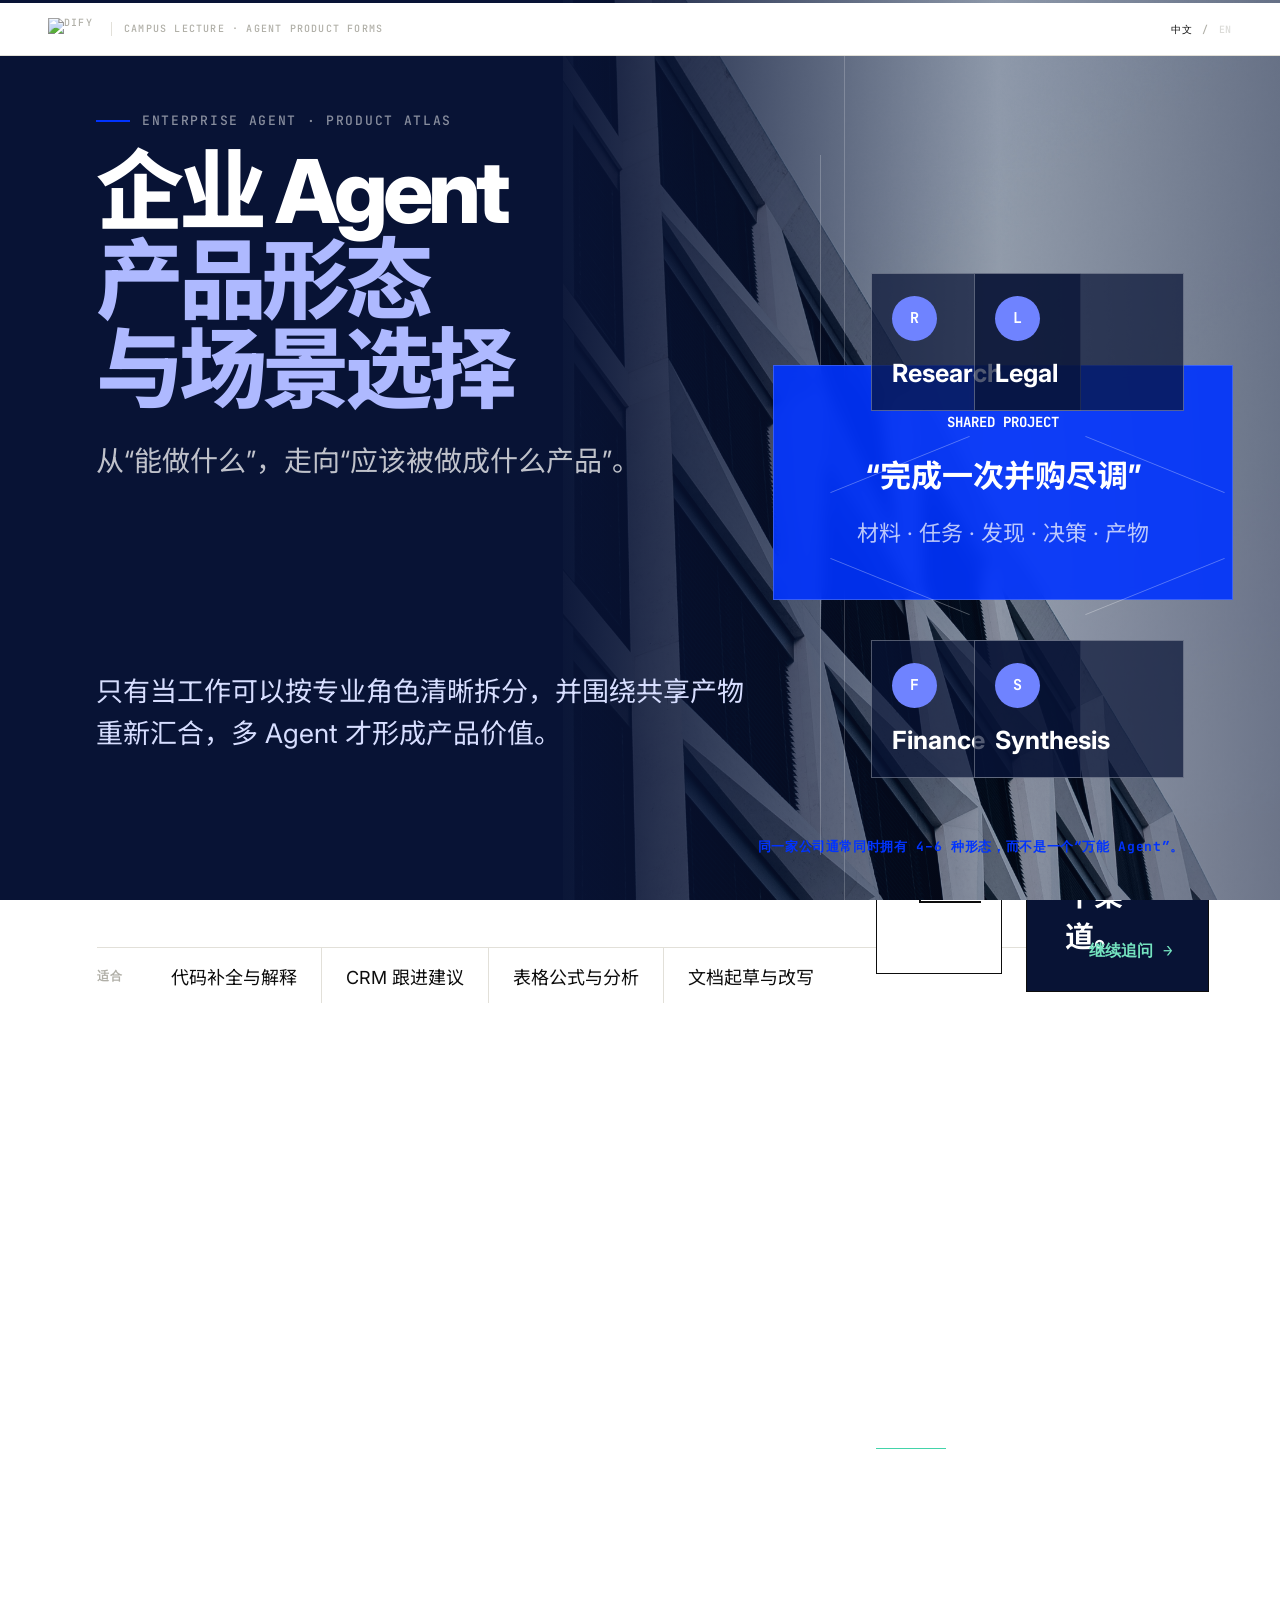
==== commit 54ded827: "Redesign agent deck with editorial grid" ====
--- a/enterprise-agent-campus/index.html
+++ b/enterprise-agent-campus/index.html
@@ -7,6 +7,7 @@
   <link rel="stylesheet" href="https://cdn.jsdelivr.net/npm/reveal.js@4.5.0/dist/reset.css"><link rel="stylesheet" href="https://cdn.jsdelivr.net/npm/reveal.js@4.5.0/dist/reveal.css">
   <link rel="preconnect" href="https://fonts.googleapis.com"><link rel="preconnect" href="https://fonts.gstatic.com" crossorigin><link href="https://fonts.googleapis.com/css2?family=Inter:wght@400;500;600;700;800&amp;family=Noto+Sans+SC:wght@400;500;600;700;800&amp;family=JetBrains+Mono:wght@400;500;600;700&amp;display=swap" rel="stylesheet">
   <link rel="stylesheet" href="styles.css?v=20260826-backgrounds2">
+  <link rel="stylesheet" href="editorial.css?v=20260826-index-reference3">
 </head>
 <body>
   <div class="deck-brand"><img src="../assets/logo.svg" alt="Dify"><span>Campus Lecture · Agent Product Forms</span></div>
--- a/enterprise-agent-campus/editorial.css
+++ b/enterprise-agent-campus/editorial.css
@@ -0,0 +1,277 @@
+:root{
+  --blue:#0033ff;
+  --blue2:#6f80ff;
+  --navy:#081335;
+  --ink:#0d0d0d;
+  --paper:#ffffff;
+  --white:#ffffff;
+  --muted:#6e6d66;
+  --quiet:#929188;
+  --ghost:#b0afa7;
+  --line:#e2e0d9;
+  --lift:#f7f6f1;
+  --green:#087f5b;
+  --amber:#b96a00;
+  --red:#c3344d;
+  --x:96px;
+  --top:108px;
+  --bottom:72px;
+}
+
+html,body{background:var(--paper);border-top:3px solid var(--blue)}
+
+/* Reference-page top bar */
+.deck-brand{
+  left:0;right:0;top:3px;height:53px;
+  padding:0 48px;
+  border:0;border-bottom:1px solid var(--line);border-radius:0;
+  background:#fff;box-shadow:none;backdrop-filter:none;
+  gap:14px;color:var(--ghost);
+  font:500 10px/1 var(--mono);letter-spacing:.12em;text-transform:uppercase;
+}
+.deck-brand:after{content:"";width:1px;height:14px;background:var(--line);position:absolute;left:111px}
+.deck-brand img{width:48px;height:22px}
+.deck-brand span{margin-left:14px}
+.lang-switch{
+  top:3px;right:0;height:53px;padding:0 48px;
+  border:0;border-radius:0;background:transparent;box-shadow:none;backdrop-filter:none;
+  font:500 10px/1 var(--mono);letter-spacing:.06em;color:var(--ghost)
+}
+.lang-switch a.active{color:var(--ink)}
+
+/* Shared editorial frame */
+.reveal .slides section{
+  padding:var(--top) var(--x) var(--bottom);
+  background:#fff;
+}
+.reveal h1{font-size:96px;line-height:1.01;letter-spacing:-.055em}
+.reveal h2{max-width:1540px;font-size:64px;line-height:1.06;letter-spacing:-.045em}
+.reveal p{line-height:1.55}
+.eyebrow{
+  gap:12px;margin-bottom:20px;color:var(--ghost);
+  font:500 13px/1 var(--mono);letter-spacing:.13em;
+}
+.eyebrow:before{width:34px;height:2px;background:var(--blue)}
+.eyebrow.on-dark{color:rgba(255,255,255,.52)}
+.form-index{right:96px;top:82px;color:var(--ghost);font-size:13px;letter-spacing:.1em}
+.source-bar{
+  left:96px;right:96px;bottom:25px;padding-top:10px;
+  border-color:var(--line);color:var(--ghost);font-size:13px;
+}
+.source-bar span:last-child{letter-spacing:.1em}
+.dark-source{border-color:rgba(255,255,255,.18);color:rgba(255,255,255,.46)}
+.scene-ribbon{
+  left:96px;right:96px;bottom:76px;gap:0;padding:0;
+  border-top:1px solid var(--line);background:transparent;
+}
+.scene-ribbon b,.scene-ribbon span{padding:15px 24px 14px 0;margin-right:24px}
+.scene-ribbon b{color:var(--ghost);font-size:12px;letter-spacing:.1em}
+.scene-ribbon span{border-right:1px solid var(--line);font-size:18px}
+.dark-ribbon{border-color:rgba(255,255,255,.22);background:transparent}
+.dark-ribbon span{border-color:rgba(255,255,255,.18)}
+
+/* 01 — reference-page 44/56 hero split */
+.cover-slide{background:var(--navy)!important}
+.cover-slide .photo-bg{left:44%;width:56%;object-position:center 56%;filter:saturate(.7) contrast(1.05)}
+.cover-shade{background:linear-gradient(90deg,var(--navy) 0 44%,rgba(8,19,53,.96) 44%,rgba(8,19,53,.24) 77%,rgba(8,19,53,.4))}
+.cover-copy{padding:108px 0 60px 96px;width:44%;border-right:1px solid rgba(255,255,255,.2)}
+.cover-copy h1{width:680px;font-size:88px}
+.cover-copy h1 span{color:#aeb9ff}
+.cover-copy>div>p{width:650px;margin-top:26px;font-size:28px;line-height:1.55}
+.cover-meta{grid-template-columns:1fr 1fr;width:650px;padding-top:18px;font-size:13px}
+.cover-meta b{position:absolute;right:-1010px;bottom:0;font-size:19px}
+
+/* 02 — comparison as two editorial panes */
+.form-thesis{
+  position:relative;display:grid;grid-template-columns:44% 56%;gap:0;
+  height:575px;margin-top:46px;border-top:1px solid var(--line);border-bottom:1px solid var(--line)
+}
+.thesis-left,.thesis-right{
+  display:flex;flex-direction:column;justify-content:center;
+  height:100%;padding:58px 66px;border:0;background:#fff
+}
+.thesis-left{padding-left:0;border-right:1px solid var(--line)}
+.thesis-right{padding-right:0;background:var(--lift)}
+.form-thesis strong{font-size:49px}
+.form-thesis p{max-width:600px;font-size:22px}
+.thesis-arrow{position:absolute;z-index:2;left:44%;top:50%;transform:translate(-50%,-50%);width:72px;height:72px;display:grid;place-items:center;background:#fff;color:var(--blue);font-size:52px}
+.thesis-verdict{margin-top:26px;color:var(--blue);font:600 24px/1.3 var(--mono);text-align:right}
+
+/* 03 — work units become a scannable index */
+.unit-spine{display:grid;grid-template-columns:1fr;gap:0;margin-top:38px;border-top:1px solid var(--line)}
+.unit-line{display:none}
+.unit{
+  display:grid;grid-template-columns:70px 330px 1fr 280px;align-items:center;
+  min-height:105px;padding:0;border-bottom:1px solid var(--line)
+}
+.unit:before{display:none}
+.unit span{color:var(--ghost);font-size:12px}
+.unit strong,.unit p,.unit b{margin:0}
+.unit strong{font-size:26px;font-weight:650}
+.unit p{color:var(--dim);font-size:20px}
+.unit b{color:var(--blue);font-size:14px;text-align:right}
+
+/* 04 — map with labels instead of cards */
+.atlas-slide{background:#fff!important}
+.atlas-photo{opacity:.18;filter:grayscale(1) contrast(.9)}
+.atlas-veil{background:linear-gradient(90deg,rgba(255,255,255,.98),rgba(255,255,255,.87) 58%,rgba(247,246,241,.78))}
+.atlas-map{
+  width:1460px;height:595px;margin:30px 0 0 150px;
+  border-left:1px solid var(--ink);border-bottom:1px solid var(--ink);
+  background:rgba(255,255,255,.34);backdrop-filter:none
+}
+.atlas-map:before,.atlas-map:after{background:var(--line)}
+.atlas-dot{
+  padding:0 0 0 16px;border-left:3px solid var(--blue);
+  background:transparent;box-shadow:none
+}
+.atlas-dot span{font-size:11px}.atlas-dot strong{margin-top:7px;font-size:24px}.atlas-dot small{margin-top:5px;font-size:16px}
+.atlas-note{right:96px;bottom:47px;font-size:13px;letter-spacing:.05em}
+
+/* 05 — question index */
+.question-route{margin-top:43px;border-top:1px solid var(--line)}
+.route-line{display:none}
+.route-q{
+  grid-template-columns:70px 150px 470px 1fr;
+  min-height:138px;padding:0;border-bottom:1px solid var(--line)
+}
+.route-q>span{display:block;width:auto;height:auto;border:0;border-radius:0;background:transparent;color:var(--ghost);font-size:12px}
+.route-q small{font-size:12px;letter-spacing:.1em}
+.route-q strong{font-size:29px;font-weight:650}
+.route-q p{font-size:21px}
+
+/* 06 — product page: claim on the left, product surface on the right */
+[data-slide-id="f06-copilot"] h2,[data-slide-id="f08-service"] h2,[data-slide-id="f12-multi-agent"] h2,[data-slide-id="f17-case-copilot"] h2{width:690px;font-size:58px}
+[data-slide-id="f06-copilot"] .copilot-shell{position:absolute;left:820px;right:96px;top:155px;height:700px;margin:0;border-left:1px solid var(--line);padding-left:55px}
+.host-app{left:55px;top:70px;width:680px;height:470px;border:1px solid var(--ink)}
+.host-toolbar{background:var(--lift)}
+.sidecar{right:0;top:22px;width:360px;height:560px;padding:40px 32px;box-shadow:none}
+.sidecar strong{font-size:24px}
+.copilot-shell .scene-ribbon{left:-724px;right:0;bottom:-130px}
+
+/* 07 — expert workbench */
+.workbench-slide,.monitor-slide,.analyst-case-slide{background:#fff!important}
+.workbench-layout{grid-template-columns:690px 1fr;gap:90px;margin-top:5px}
+.wb-lead{padding-top:0}
+.wb-lead h2{font-size:58px}
+.wb-lead p{max-width:600px;font-size:23px}
+.wb-canvas{height:650px;padding-top:72px;border:1px solid var(--ink)}
+.wb-tab{height:50px;background:var(--ink)}
+.wb-files span{padding:10px 0;margin-right:18px;background:transparent;border-bottom:2px solid var(--blue);font-size:12px}
+.wb-findings{border-top:1px solid var(--ink)}
+.workbench-scenes{left:96px;right:980px;bottom:64px}
+
+/* 08 — service product */
+[data-slide-id="f08-service"] .service-wave{position:absolute;left:820px;right:96px;top:155px;height:680px;margin:0;border-left:1px solid rgba(255,255,255,.2);padding-left:55px}
+.channels{padding-top:25px;gap:0}.channels span{padding:9px 18px;border:0;border-right:1px solid rgba(255,255,255,.22);border-radius:0}
+.intent-wave{left:55px;right:300px;top:185px;border-top:1px solid #6c82ff;border-bottom:1px solid #43d4aa;background:transparent}
+.resolution{right:0;top:72px;width:330px;height:390px;padding:54px 38px;background:var(--blue)}
+.resolution strong{font-size:54px}
+
+/* 09 — process as one uninterrupted case record */
+.case-pipeline{margin-top:58px;border-top:2px solid var(--blue)}
+.case-label,.case-step{min-height:285px;padding:38px 24px;border-right:1px solid var(--line);background:#fff}
+.case-label{background:var(--ink);color:#fff}
+.case-step strong{font-size:25px}
+.process-scenes{margin-top:30px;border-top:1px solid var(--line)}
+.process-scenes span{padding:16px 20px 0 0;margin-right:20px;border:0;font-size:14px}
+
+/* 10 — monitoring as 44/56 split */
+.radar-stage{grid-template-columns:44% 56%;gap:0;margin-top:18px;border-top:1px solid var(--line)}
+.radar{width:520px;height:520px;margin:38px auto 0 40px;border:1px solid rgba(0,51,255,.35);background:transparent}
+.signal-feed{margin:0;padding:55px 0 0 70px;border-top:0;border-left:1px solid var(--line);background:var(--lift)}
+.signal-feed p{padding:22px 0;font-size:22px}
+.monitor-scenes{bottom:53px}
+
+/* 11 — analysis path */
+.analysis-tree{height:580px;margin-top:32px;border-top:1px solid var(--line);border-bottom:1px solid var(--line)}
+.analysis-question{left:0;top:0;width:35%;height:100%;display:flex;align-items:center;padding:0 60px 0 0;background:#fff;color:var(--ink);font-size:34px;border-right:1px solid var(--line)}
+.analysis-question:after{right:-38px;top:250px;width:76px;height:76px;display:grid;place-items:center;background:#fff;font-size:45px}
+.branch{left:42%;width:370px;padding:23px 0 23px 22px;border-left:3px solid var(--blue);background:transparent}
+.branch strong{font-size:24px}.branch p{font-size:18px}
+.b1{top:38px}.b2{top:210px}.b3{top:382px}
+.branch:after{right:-55px;font-size:38px}
+.analysis-delivery{right:0;top:105px;width:420px;padding:72px 36px;background:var(--lift);font-size:20px}
+
+/* 12 — multi-agent project room */
+[data-slide-id="f12-multi-agent"] .project-room{position:absolute!important;left:820px;right:96px;top:155px;height:700px;margin:0;border-left:1px solid rgba(255,255,255,.22)}
+.shared-artifact{top:210px;width:460px;height:235px;padding:34px;background:rgba(0,51,255,.9);box-shadow:none;border:1px solid rgba(255,255,255,.2)}
+.shared-artifact strong{font-size:31px}
+.role{width:210px;padding:22px 20px;background:rgba(8,19,53,.7);backdrop-filter:none}
+.rr1{left:50px;top:100px}.rr2{right:0;top:100px}.rr3{left:50px;bottom:95px}.rr4{right:0;bottom:95px}
+.role:after{width:150px}.rr1:after,.rr3:after{right:-150px}.rr2:after,.rr4:after{left:-150px}
+.multi-rule{position:absolute!important;left:96px;bottom:145px;width:650px;text-align:left;line-height:1.55}
+
+/* 13 — index table */
+.form-matrix{margin-top:34px;border-top:2px solid var(--ink);background:#fff}
+.fm-head,.fm-row{grid-template-columns:230px 300px 1fr 390px;padding:0 20px}
+.fm-head{height:45px}
+.fm-row{min-height:90px;border-color:var(--line)}
+.fm-row b{font-size:19px}.fm-row strong{font-size:21px}.fm-row p{font-size:19px}.fm-row em{font-size:13px}
+
+/* 14 — migration index */
+.migration-lines{margin-top:46px;border-top:1px solid var(--line)}
+.migration{grid-template-columns:1fr 210px 60px 1fr 250px;min-height:158px;padding:0;border-color:var(--line)}
+.migration>span{font-size:22px}.migration b,.migration strong{padding:0;background:transparent;font-size:19px;text-align:left}
+.migration strong{color:var(--blue);text-align:right}.migration i{font-size:32px}
+.migration-rule{margin-top:27px;font-size:14px}
+
+/* 15 — Dify platform left, packaging index right */
+.dify-metro{height:610px;margin-top:28px;border-top:1px solid var(--line);border-bottom:1px solid var(--line)}
+.dify-core{left:0;top:0;width:44%;height:100%;transform:none;border-radius:0;border-right:1px solid var(--line);background:#fff;color:var(--ink);text-align:left;align-items:flex-start;padding-right:70px;font-size:92px}
+.dify-core small{color:var(--ghost);font-size:12px;text-align:left}
+.metro-line{left:44%;right:0;width:auto;height:112px;padding:0 0 0 65px;border:0;border-bottom:1px solid var(--line);background:#fff;grid-template-columns:270px 1fr}
+.ml1{top:0}.ml2{top:112px}.ml3{top:224px}.ml4{top:336px}.ml5{top:448px}
+.metro-line span{font-size:12px}.metro-line strong{font-size:24px}
+.packaging-verdict{left:0;bottom:90px;width:36%;transform:none;font-size:23px;line-height:1.4;white-space:normal}
+
+/* 16 — case chapter split */
+.case-cover{background:var(--navy)!important}
+.case-cover .photo-bg{left:44%;width:56%;object-position:center 54%}
+.case-shade{background:linear-gradient(90deg,var(--navy) 0 44%,rgba(8,19,53,.96) 44%,rgba(8,19,53,.26) 80%,rgba(8,19,53,.42))}
+.case-copy{width:44%;padding:145px 70px 90px 96px;border-right:1px solid rgba(255,255,255,.2)}
+.case-copy blockquote{width:650px;margin-top:34px;font-size:66px;line-height:1.08}
+.case-copy p{width:620px;margin-top:40px;font-size:25px;line-height:1.55}
+
+/* 17 — BI copilot split */
+[data-slide-id="f17-case-copilot"] .bi-shell{position:absolute;left:820px;right:96px;top:150px;height:650px;margin:0;grid-template-columns:1.2fr .8fr;border-left:1px solid var(--line);padding-left:55px}
+.dashboard,.bi-copilot{border:1px solid var(--ink)}
+.chart{left:42px;right:42px;bottom:70px;height:250px;gap:22px}
+.bi-copilot{background:var(--navy)}
+[data-slide-id="f17-case-copilot"] .product-spec{position:absolute;left:96px;right:96px;bottom:70px}
+.product-spec{border-top:1px solid var(--ink)}
+.product-spec span{padding:14px 18px;font-size:17px}
+
+/* 18 — investigation canvas with larger margins */
+[data-slide-id="f18-case-analyst"] h2{font-size:58px}
+.investigation-canvas{height:595px;margin-top:28px;padding:70px 28px 26px;border:1px solid var(--ink)}
+.investigation-head{height:48px;background:var(--ink)}
+.investigation-path{border-top:2px solid var(--blue)}
+.investigation-path div{min-height:135px;padding:21px;background:var(--lift)}
+.finding{left:28px;bottom:28px;width:48%;padding:24px 28px;border-left:3px solid var(--green);background:#f1f7f3}
+.finding.f2{right:28px;background:#fbf2f3}
+
+/* 19 — recurring monitor */
+.monitor-timeline{gap:34px;margin-top:58px}
+.timeline-line{height:2px}
+.time-event:before{width:38px;height:38px;border-width:8px}
+.time-event strong{font-size:23px}.time-event p{font-size:18px}
+.three-form-compare{gap:0;margin-top:55px;border-top:1px solid rgba(255,255,255,.22);border-bottom:1px solid rgba(255,255,255,.22)}
+.three-form-compare div{padding:21px 24px;border:0;border-right:1px solid rgba(255,255,255,.18);background:transparent}
+.dark-spec{left:96px;right:96px;bottom:55px}
+
+/* 20 — closing uses the same 44/56 bookend */
+.closing-slide{background:var(--navy)!important}
+.closing-slide .photo-bg{left:44%;width:56%;object-position:center 46%}
+.closing-shade{background:linear-gradient(90deg,var(--navy) 0 44%,rgba(8,19,53,.96) 44%,rgba(8,19,53,.35) 78%,rgba(8,19,53,.55))}
+.closing-copy{width:44%;padding:105px 64px 58px 96px;border-right:1px solid rgba(255,255,255,.2)}
+.closing-copy h2{width:680px;font-size:58px}
+.question-path{width:650px;margin-top:40px;border-left:1px solid rgba(255,255,255,.35)}
+.question-path p{padding:14px 0 14px 48px;font-size:21px}
+.question-path p b{left:-18px;top:11px;width:36px;height:36px;border-radius:0;font-size:10px}
+.closing-meta{left:96px;right:auto;bottom:42px;width:650px;grid-template-columns:1fr;padding-top:14px}
+.closing-meta p{font-size:11px}.closing-meta p:last-child{display:none}
+
+@media print{
+  html,body{border-top:0}
+}
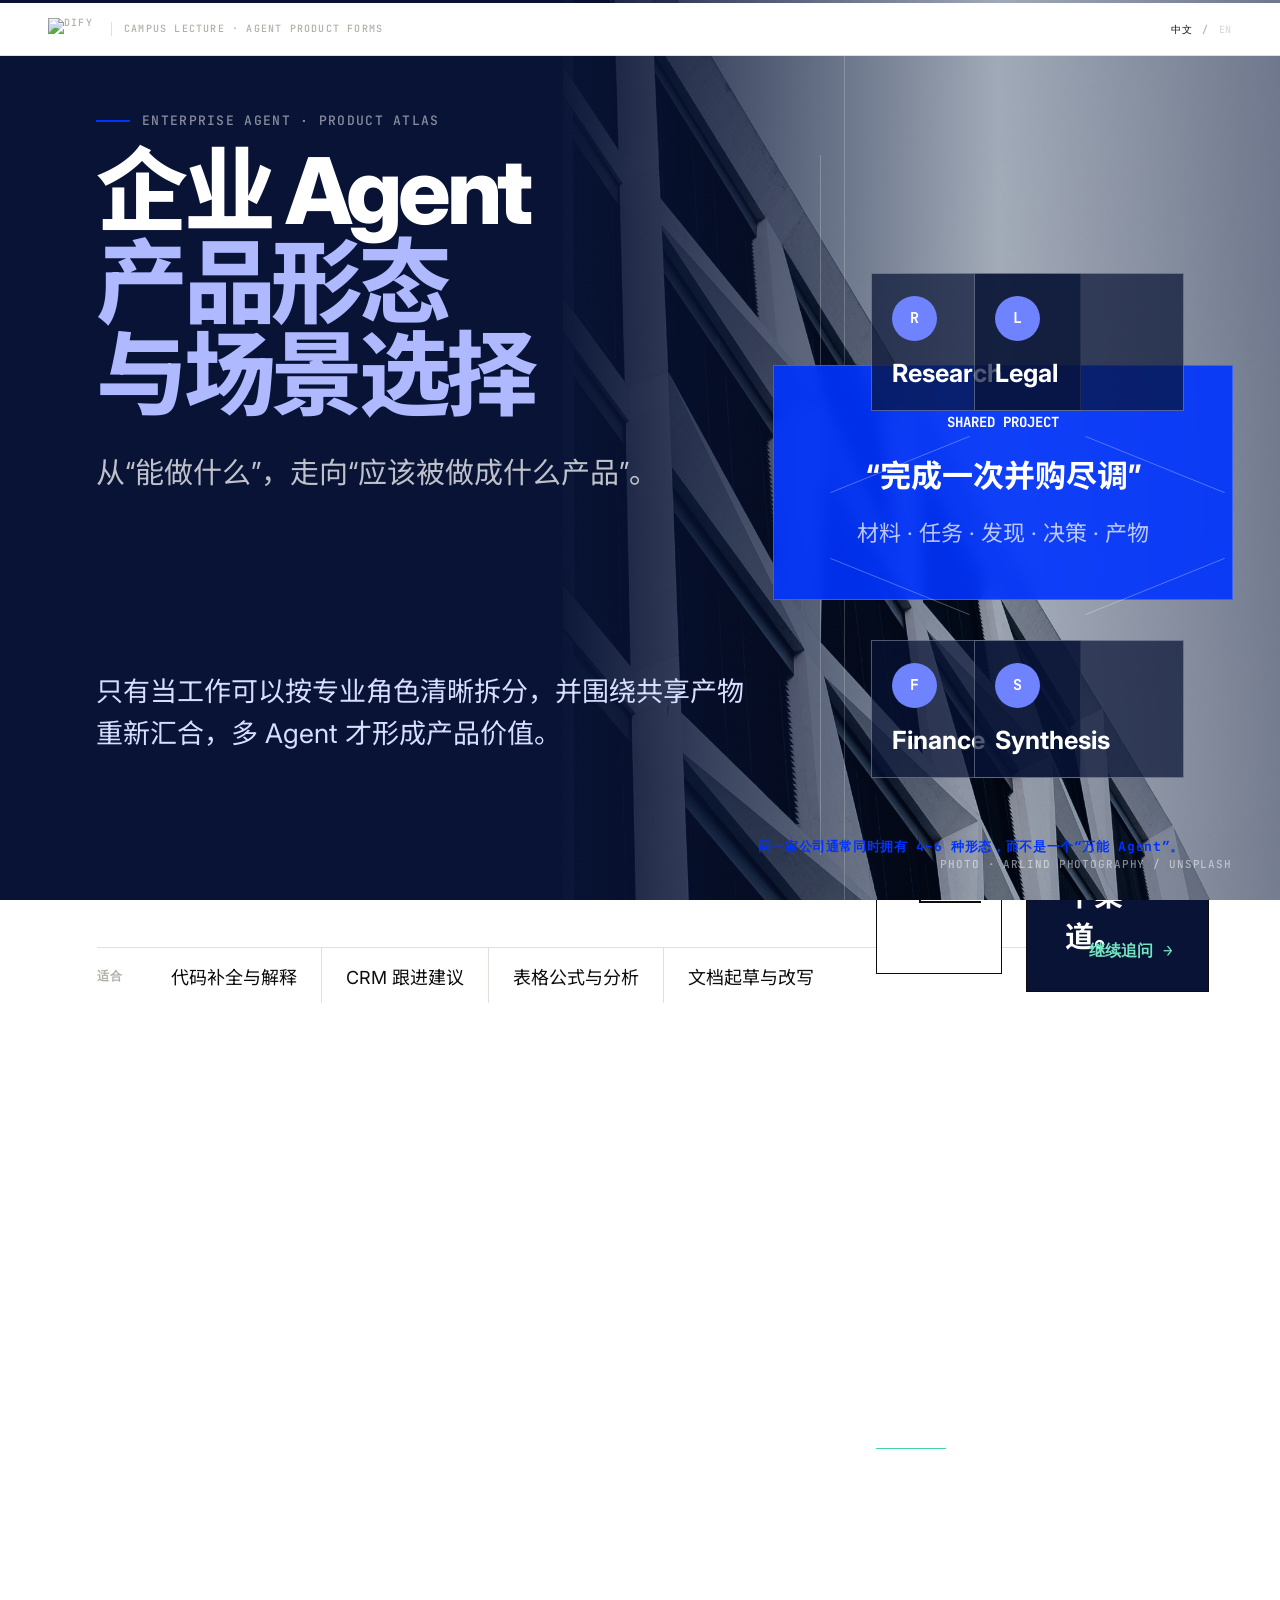
==== commit 6d455327: "Polish Chinese deck and add thank you slide" ====
--- a/enterprise-agent-campus/index.html
+++ b/enterprise-agent-campus/index.html
@@ -7,7 +7,8 @@
   <link rel="stylesheet" href="https://cdn.jsdelivr.net/npm/reveal.js@4.5.0/dist/reset.css"><link rel="stylesheet" href="https://cdn.jsdelivr.net/npm/reveal.js@4.5.0/dist/reveal.css">
   <link rel="preconnect" href="https://fonts.googleapis.com"><link rel="preconnect" href="https://fonts.gstatic.com" crossorigin><link href="https://fonts.googleapis.com/css2?family=Inter:wght@400;500;600;700;800&amp;family=Noto+Sans+SC:wght@400;500;600;700;800&amp;family=JetBrains+Mono:wght@400;500;600;700&amp;display=swap" rel="stylesheet">
   <link rel="stylesheet" href="styles.css?v=20260826-backgrounds2">
-  <link rel="stylesheet" href="editorial.css?v=20260826-index-reference3">
+  <link rel="stylesheet" href="editorial.css?v=20260826-index-reference4">
+  <link rel="stylesheet" href="editorial-zh.css?v=20260826-zh-spacing1">
 </head>
 <body>
   <div class="deck-brand"><img src="../assets/logo.svg" alt="Dify"><span>Campus Lecture · Agent Product Forms</span></div>
@@ -17,7 +18,7 @@
     <!-- 01 · VISUAL_SLOT: cover -->
     <section class="cover-slide" data-slide-id="f01-cover">
       <img class="photo-bg" src="assets/bg-enterprise-grid-timothee-duran.jpg" alt="Timothée Duran 在 Unsplash 发布的深蓝天空与几何办公建筑"><div class="cover-shade"></div>
-      <div class="cover-copy"><div><div class="eyebrow on-dark">Enterprise Agent · Product Atlas</div><h1>企业 Agent<br><span>产品形态<br>与场景选择</span></h1><p>从“能做什么”，走向“应该被做成什么产品”。</p></div><div class="cover-meta"><span>讲者姓名 · 职务 / 组织</span><span>学校 · 新生讲座 · 2026</span><b>45 MIN</b></div></div>
+      <div class="cover-copy"><div><div class="eyebrow on-dark">Enterprise Agent · Product Atlas</div><h1>企业 Agent<br><span>产品形态<br>与场景选择</span></h1><p>从“能做什么”，走向“应该被做成什么产品”。</p></div><div class="cover-meta"><span>Zheng Li · Head of DevRel · Dify</span><span>学校 · 新生讲座 · 2026</span><b>45 MIN</b></div></div>
       <aside class="notes">时长 0:30。核心讲法：今天不从模型、工具调用或治理功能开始，而是观察企业里已经出现的 Agent 产品形态，以及每种形态为什么适合不同工作。术语：产品形态指入口、工作对象、交付物和使用节奏的组合。过渡：先给出全场最重要的判断。证据边界：六类形态是教学分类，不是行业唯一分类。</aside>
     </section>
 
@@ -31,7 +32,7 @@
 
     <!-- 03 -->
     <section data-slide-id="f03-work-unit">
-      <div class="eyebrow">Work Unit · 产品围绕什么对象持续存在？</div><h2>找到最小工作单元，就找到了产品的“容器”。</h2>
+      <div class="eyebrow">Work Unit · 产品围绕什么对象持续存在？</div><h2>找到最小工作单元，<br>就找到了产品的“容器”。</h2>
       <div class="unit-spine">
         <div class="unit-line"></div>
         <div class="unit u1"><span>01</span><strong>当前对象</strong><p>代码行、CRM 记录、表格单元</p><b>→ Copilot</b></div>
@@ -47,7 +48,7 @@
     <!-- 04 -->
     <section class="atlas-slide" data-slide-id="f04-product-atlas">
       <img class="photo-bg atlas-photo" src="assets/bg-atrium-willian-justen.jpg" alt="Willian Justen de Vasconcellos 在 Unsplash 发布的现代中庭网格结构"><div class="atlas-veil"></div>
-      <div class="eyebrow">Product Atlas · 六种主形态</div><h2>它们不是一条升级路径，而是六种不同的产品答案。</h2>
+      <div class="eyebrow">Product Atlas · 六种主形态</div><h2>它们不是一条升级路径，<br>而是六种不同的产品答案。</h2>
       <div class="atlas-map">
         <div class="atlas-axis y">持续运行 ↑</div><div class="atlas-axis x">从个人任务 → 跨系统业务</div>
         <div class="atlas-dot ad1"><span>01</span><strong>嵌入式 Copilot</strong><small>当前对象</small></div>
@@ -63,7 +64,7 @@
 
     <!-- 05 -->
     <section data-slide-id="f05-four-questions">
-      <div class="eyebrow">Four Questions · 场景到产品</div><h2>别先写功能列表，先回答四个产品问题。</h2>
+      <div class="eyebrow">Four Questions · 场景到产品</div><h2>别先写功能列表，<br>先回答四个产品问题。</h2>
       <div class="question-route">
         <div class="route-line"></div>
         <div class="route-q"><span>01</span><small>ENTRY</small><strong>用户从哪里遇见它？</strong><p>已有软件、独立空间、服务渠道，还是系统事件。</p></div>
@@ -119,7 +120,7 @@
 
     <!-- 10 · REPORT_SLOT: monitoring agent -->
     <section class="monitor-slide" data-slide-id="f10-monitoring">
-      <div class="form-index">05 / 06</div><div class="eyebrow">Monitoring Agent · 产品没有“打开”时刻</div><h2>当工作从信号开始，Agent 应该像雷达，而不是搜索框。</h2>
+      <div class="form-index">05 / 06</div><div class="eyebrow">Monitoring Agent · 产品没有“打开”时刻</div><h2>当工作从信号开始，<br>Agent 应该像雷达，而不是搜索框。</h2>
       <div class="radar-stage"><div class="radar"><i></i><i></i><i></i><div class="sweep"></div><span class="ping p1"></span><span class="ping p2"></span><span class="ping p3"></span></div><div class="signal-feed fragment fade-up" data-fragment-index="0"><small>LIVE SIGNALS</small><p>02:14 · Error rate ↑ 3.2×</p><p>02:16 · 付款失败集中于 APAC</p><p>02:18 · 同类事件关联发布 v742</p><div class="signal-output">INCIDENT BRIEF CREATED →</div></div></div>
       <div class="scene-ribbon monitor-scenes"><b>适合</b><span>ITOM / SRE 告警</span><span>欺诈与交易风险</span><span>合规监测</span><span>供应链异常</span><span>客户声音</span></div>
       <div class="source-bar"><span><a href="https://www.servicenow.com/docs/r/it-operations-management/now-assist-for-it-operations-management/now-assist-itom-ai-agent-workflows.html" target="_blank" rel="noopener">ServiceNow ITOM agentic workflows</a>：告警分诊、模式识别、关联事件与验证</span><span>PRODUCT REFERENCE</span></div>
@@ -146,7 +147,7 @@
 
     <!-- 13 -->
     <section data-slide-id="f13-scenario-matrix">
-      <div class="eyebrow">Scenario Matrix · 用工作特征选形态</div><h2>同样叫“Agent”，产品设计和价值指标完全不同。</h2>
+      <div class="eyebrow">Scenario Matrix · 用工作特征选形态</div><h2>同样叫“Agent”，<br>产品设计和价值指标完全不同。</h2>
       <div class="form-matrix"><div class="fm-head"><span>工作单元</span><span>产品形态</span><span>典型场景</span><span>核心价值指标</span></div>
         <div class="fm-row"><b>当前对象</b><strong>Copilot</strong><p>编码、CRM、文档、表格</p><em>任务耗时 / 使用频率</em></div>
         <div class="fm-row"><b>项目 / 材料</b><strong>Workbench</strong><p>尽调、合规、研究、本地化</p><em>项目周期 / 产物质量</em></div>
@@ -172,8 +173,8 @@
 
     <!-- 15 -->
     <section data-slide-id="f15-dify-packaging">
-      <div class="eyebrow">Dify Packaging · 平台不是产品形态</div><h2>同一套能力，可以被发布成六种不同产品。</h2>
-      <div class="dify-metro"><div class="dify-core">DIFY<br><small>Models · Knowledge · Tools · Orchestration</small></div><div class="metro-line ml1"><span>API / Embed</span><strong>Copilot</strong></div><div class="metro-line ml2"><span>Agent App / Chatflow</span><strong>Workbench / Analyst</strong></div><div class="metro-line ml3"><span>Chatflow + Channels</span><strong>Service Agent</strong></div><div class="metro-line ml4"><span>Workflow + API</span><strong>Process Agent</strong></div><div class="metro-line ml5"><span>Trigger + Workflow</span><strong>Monitoring Agent</strong></div></div>
+      <div class="eyebrow">Dify Packaging · 平台不是产品形态</div><h2>同一套能力，可以被发布成<br>六种不同产品。</h2>
+      <div class="dify-metro"><div class="dify-core"><img class="dify-platform-logo" src="../assets/logo.svg" alt="Dify"><small>Models · Knowledge · Tools · Orchestration</small></div><div class="metro-line ml1"><span>API / Embed</span><strong>Copilot</strong></div><div class="metro-line ml2"><span>Agent App / Chatflow</span><strong>Workbench / Analyst</strong></div><div class="metro-line ml3"><span>Chatflow + Channels</span><strong>Service Agent</strong></div><div class="metro-line ml4"><span>Workflow + API</span><strong>Process Agent</strong></div><div class="metro-line ml5"><span>Trigger + Workflow</span><strong>Monitoring Agent</strong></div></div>
       <div class="packaging-verdict">选择 Dify 组件之前，先决定用户面对的是哪一种产品。</div>
       <div class="source-bar"><span><a href="https://docs.dify.ai/en/guides/application-orchestrate/creating-an-application" target="_blank" rel="noopener">Dify Workflow docs</a> · Workflow、用户输入、分支、迭代与 API 发布</span><span>30 MIN FRAMEWORK COMPLETE</span></div>
       <aside class="notes">时长 1:30。核心讲法：Dify 提供模型、知识、工具和编排，但真正的产品形态来自发布入口和工作对象。API 可嵌入 Copilot，Chatflow 承载服务，Workflow 推进流程和监测，Agent App 承载探索。术语：packaging 是把共享能力包装成面向具体用户和场景的产品。过渡：用同一个退款率问题，演示三种形态的差别。证据边界：映射是产品设计建议，不是 Dify 官方固定分类。</aside>
@@ -196,7 +197,7 @@
 
     <!-- 18 · CASE_SLOT: analyst product -->
     <section class="analyst-case-slide" data-slide-id="f18-case-analyst">
-      <div class="eyebrow">Form B · Analyst Agent</div><h2>如果用户只有问题，产品必须替他组织一次完整调查。</h2>
+      <div class="eyebrow">Form B · Analyst Agent</div><h2>如果用户只有问题，<br>产品必须替他组织一次完整调查。</h2>
       <div class="investigation-canvas"><div class="investigation-head"><span>INVESTIGATION #184</span><strong>Refund anomaly · Last 4 weeks</strong></div><div class="investigation-path"><div><small>QUESTION</small><p>哪些地区异常？</p></div><div><small>DISCOVERY</small><p>指标、表、历史分析</p></div><div><small>ANALYSIS</small><p>分群、渠道、物流、活动</p></div><div><small>EVIDENCE</small><p>SQL、图表、结果链接</p></div><div><small>DELIVERY</small><p>管理层 Memo</p></div></div><div class="finding fragment fade-up" data-fragment-index="0"><b>FINDING 01</b><strong>南区贡献 71% 的增量</strong><p>两个促销渠道与延迟配送共同出现。</p></div><div class="finding f2 fragment fade-up" data-fragment-index="1"><b>OPEN QUESTION</b><strong>不能直接声称因果</strong><p>建议抽样核对并设计后续实验。</p></div></div>
       <div class="product-spec"><span><small>ENTRY</small>独立分析空间</span><span><small>RHYTHM</small>临时开放问题</span><span><small>DELIVERY</small>证据包 + Memo</span><span><small>SCENE</small>经营与产品调查</span></div>
       <aside class="notes">时长 3:00。核心讲法：分析 Agent 把一个开放问题变成 investigation，保存发现路径、证据和管理层产物。适合业务用户没有预先选好表或图的场景。术语：investigation 是可持续几小时或几天的分析项目。过渡：当同一问题每周都被重复问，产品还会进一步变成监测 Agent。证据边界：发现和数字均为合成教学内容。</aside>
@@ -204,7 +205,7 @@
 
     <!-- 19 · CASE_SLOT: monitoring product -->
     <section class="monitor-case-slide" data-slide-id="f19-case-monitor">
-      <div class="eyebrow on-dark">Form C · Refund Monitor</div><h2>如果组织每天都关心同一异常，产品不该等人来问。</h2>
+      <div class="eyebrow on-dark">Form C · Refund Monitor</div><h2>如果组织每天都关心同一异常，<br>产品不该等人来问。</h2>
       <div class="monitor-timeline"><div class="timeline-line"></div><div class="time-event e1"><span>09:00</span><strong>刷新指标</strong><p>所有地区在基线内</p></div><div class="time-event e2 fragment fade-up" data-fragment-index="0"><span>11:20</span><strong>南区越过动态阈值</strong><p>+1.8pp · 连续 3 个窗口</p></div><div class="time-event e3 fragment fade-up" data-fragment-index="1"><span>11:24</span><strong>自动聚合上下文</strong><p>渠道、物流、活动与历史异常</p></div><div class="time-event e4 fragment fade-up" data-fragment-index="2"><span>11:28</span><strong>创建经营事件</strong><p>Brief、负责人、后续调查入口</p></div></div>
       <div class="three-form-compare fragment fade-up" data-fragment-index="3"><div><b>Copilot</b><span>人在 Dashboard 时追问</span></div><div><b>Analyst Agent</b><span>有人提出问题后调查</span></div><div><b>Monitor</b><span>信号出现时主动创建事件</span></div></div>
       <div class="product-spec dark-spec"><span><small>ENTRY</small>告警 / 经营事件</span><span><small>RHYTHM</small>持续运行</span><span><small>DELIVERY</small>异常 Brief + 调查入口</span><span><small>SCENE</small>稳定、重复的指标监测</span></div>
@@ -214,8 +215,16 @@
     <!-- 20 · VISUAL_SLOT: closing -->
     <section class="closing-slide" data-slide-id="f20-qa">
       <img class="photo-bg" src="assets/bg-geometric-facade-arlind.jpg" alt="Arlind Photography 在 Unsplash 发布的现代建筑几何立面"><div class="closing-shade"></div>
-      <div class="closing-copy"><div class="eyebrow on-dark">Q&amp;A · 从场景反推产品</div><h2>不要问“我要做一个 Agent”。<br><span>先问：这项工作需要哪种产品形态？</span></h2><div class="question-path"><p class="fragment fade-up" data-fragment-index="0"><b>01</b> 你的场景最小工作单元是什么？</p><p class="fragment fade-up" data-fragment-index="1"><b>02</b> 用户从哪里遇见它，最后拿走什么？</p><p class="fragment fade-up" data-fragment-index="2"><b>03</b> 它是按需使用、按项目使用，还是持续运行？</p></div><div class="closing-meta"><p>讲者姓名 · speaker@example.com<br><a href="source-map.md" target="_blank">研究、来源与图片版权 → source-map.md</a></p><p>Unsplash：Timothée Duran · Willian Justen · Mimi Thian · Declan Sun · Arlind Photography<br>学校 · 新生讲座 · 2026</p></div></div>
-      <aside class="notes">时长 5:00。核心讲法：用三个产品问题引导讨论。若现场安静，让同学先说出自己专业里一个稳定的工作对象，再判断对应形态。术语：场景选择是从工作单元、入口、交付和节奏反推产品。过渡：会后可查看 source map。证据边界：Q&amp;A 不扩展为未经验证的产品承诺；联系方式仍是占位符。</aside>
+      <div class="closing-copy"><div class="eyebrow on-dark">Q&amp;A · 从场景反推产品</div><h2>不要问“我要做一个 Agent”。<br><span>先问：这项工作需要哪种产品形态？</span></h2><div class="question-path"><p class="fragment fade-up" data-fragment-index="0"><b>01</b> 你的场景最小工作单元是什么？</p><p class="fragment fade-up" data-fragment-index="1"><b>02</b> 用户从哪里遇见它，最后拿走什么？</p><p class="fragment fade-up" data-fragment-index="2"><b>03</b> 它是按需使用、按项目使用，还是持续运行？</p></div><div class="closing-meta"><p>Zheng Li · Head of DevRel · Dify<br><a href="mailto:banana@dify.ai">banana@dify.ai</a><br><a href="source-map.md" target="_blank">研究、来源与图片版权 → source-map.md</a></p><p>Unsplash：Timothée Duran · Willian Justen · Mimi Thian · Declan Sun · Arlind Photography<br>学校 · 新生讲座 · 2026</p></div></div>
+      <aside class="notes">时长 4:30。核心讲法：用三个产品问题引导讨论。若现场安静，让同学先说出自己专业里一个稳定的工作对象，再判断对应形态。术语：场景选择是从工作单元、入口、交付和节奏反推产品。过渡：用联系方式结束，并邀请会后交流。证据边界：Q&amp;A 不扩展为未经验证的产品承诺。</aside>
+    </section>
+
+    <!-- 21 · VISUAL_SLOT: thank you -->
+    <section class="thank-you-slide" data-slide-id="f21-thank-you">
+      <img class="photo-bg thank-you-photo" src="assets/bg-geometric-facade-arlind.jpg" alt="Arlind Photography 在 Unsplash 发布的现代建筑几何立面"><div class="thank-you-shade"></div>
+      <div class="thank-you-copy"><div class="thank-you-main"><div class="eyebrow on-dark">谢谢 · 保持联系</div><h2>Thank You</h2></div><div class="thank-you-contact"><span class="thank-you-logo"><img src="../assets/logo.svg" alt="Dify"></span><div><strong>Zheng Li</strong><span>Head of DevRel · Dify</span><a href="mailto:banana@dify.ai">banana@dify.ai</a></div></div></div>
+      <div class="thank-you-credit">Photo · Arlind Photography / Unsplash</div>
+      <aside class="notes">时长 0:30。核心讲法：感谢到场，并邀请同学通过邮箱继续交流企业 Agent 的产品形态与场景选择。术语：无。过渡：演讲结束。证据边界：联系方式为讲者公开工作邮箱。</aside>
     </section>
 
   </div></div>
--- a/enterprise-agent-campus/editorial.css
+++ b/enterprise-agent-campus/editorial.css
@@ -218,12 +218,13 @@
 
 /* 15 — Dify platform left, packaging index right */
 .dify-metro{height:610px;margin-top:28px;border-top:1px solid var(--line);border-bottom:1px solid var(--line)}
-.dify-core{left:0;top:0;width:44%;height:100%;transform:none;border-radius:0;border-right:1px solid var(--line);background:#fff;color:var(--ink);text-align:left;align-items:flex-start;padding-right:70px;font-size:92px}
-.dify-core small{color:var(--ghost);font-size:12px;text-align:left}
+.dify-core{left:0;top:0;width:44%;height:100%;transform:none;border-radius:0;border-right:1px solid var(--line);background:#fff;color:var(--ink);text-align:left;align-items:flex-start;padding-right:70px;font-size:0}
+.dify-platform-logo{display:block;width:240px;height:auto}
+.dify-core small{margin-top:26px;color:var(--ghost);font-size:12px;text-align:left}
 .metro-line{left:44%;right:0;width:auto;height:112px;padding:0 0 0 65px;border:0;border-bottom:1px solid var(--line);background:#fff;grid-template-columns:270px 1fr}
 .ml1{top:0}.ml2{top:112px}.ml3{top:224px}.ml4{top:336px}.ml5{top:448px}
 .metro-line span{font-size:12px}.metro-line strong{font-size:24px}
-.packaging-verdict{left:0;bottom:90px;width:36%;transform:none;font-size:23px;line-height:1.4;white-space:normal}
+.packaging-verdict{left:96px;right:96px;bottom:64px;width:auto;transform:none;padding-top:15px;border-top:2px solid var(--blue);font-size:27px;line-height:1.3;white-space:normal}
 
 /* 16 — case chapter split */
 .case-cover{background:var(--navy)!important}
@@ -272,6 +273,21 @@
 .closing-meta{left:96px;right:auto;bottom:42px;width:650px;grid-template-columns:1fr;padding-top:14px}
 .closing-meta p{font-size:11px}.closing-meta p:last-child{display:none}
 
+/* 21 — minimal thank-you bookend */
+.thank-you-slide{padding:0!important;background:var(--navy)!important;color:#fff}
+.thank-you-photo{left:44%;width:56%;object-position:center 38%;filter:saturate(.46) contrast(1.08)}
+.thank-you-shade{position:absolute;inset:0;background:linear-gradient(90deg,var(--navy) 0 44%,rgba(8,19,53,.97) 44%,rgba(8,19,53,.28) 78%,rgba(8,19,53,.52))}
+.thank-you-copy{position:relative;z-index:2;width:44%;height:100%;display:flex;flex-direction:column;justify-content:space-between;padding:132px 72px 64px 96px;border-right:1px solid rgba(255,255,255,.2)}
+.thank-you-main h2{margin-top:26px;color:#fff;font-size:122px;line-height:.96;letter-spacing:-.06em}
+.thank-you-contact{display:grid;grid-template-columns:220px 1fr;align-items:center;gap:34px;width:650px;padding-top:28px;border-top:1px solid rgba(255,255,255,.24)}
+.thank-you-logo{display:grid;place-items:center;width:210px;height:94px;background:#fff}
+.thank-you-logo img{display:block;width:174px;height:auto}
+.thank-you-contact strong,.thank-you-contact span,.thank-you-contact a{display:block}
+.thank-you-contact strong{font-size:30px;letter-spacing:-.025em}
+.thank-you-contact span{margin-top:8px;color:rgba(255,255,255,.62);font-size:19px}
+.thank-you-contact a{margin-top:18px;color:#aeb9ff;font:600 21px/1.2 var(--mono);text-underline-offset:5px}
+.thank-you-credit{position:absolute;z-index:2;right:48px;bottom:30px;color:rgba(255,255,255,.5);font:500 11px/1 var(--mono);letter-spacing:.08em;text-transform:uppercase}
+
 @media print{
   html,body{border-top:0}
 }
--- a/enterprise-agent-campus/editorial-zh.css
+++ b/enterprise-agent-campus/editorial-zh.css
@@ -0,0 +1,105 @@
+:root{
+  --zh-title:68px;
+  --zh-leading:1.06;
+}
+
+html[lang="zh-CN"] .reveal h1,
+html[lang="zh-CN"] .reveal h2,
+html[lang="zh-CN"] .reveal blockquote{
+  letter-spacing:-.048em;
+  text-wrap:balance;
+}
+
+html[lang="zh-CN"] .reveal h2{
+  font-size:var(--zh-title);
+  line-height:var(--zh-leading);
+}
+
+html[lang="zh-CN"] .eyebrow{
+  margin-bottom:18px;
+  letter-spacing:.1em;
+}
+
+/* 01 — Chinese cover cadence */
+html[lang="zh-CN"] .cover-copy h1{
+  width:680px;
+  font-size:92px;
+  line-height:1;
+}
+
+html[lang="zh-CN"] .cover-copy>div>p{
+  margin-top:30px;
+  font-size:29px;
+}
+
+/* 02 — shorter Chinese copy needs more presence */
+html[lang="zh-CN"] .form-thesis strong{
+  margin-top:28px;
+  font-size:54px;
+  line-height:1.1;
+}
+
+html[lang="zh-CN"] .form-thesis p{
+  max-width:560px;
+  margin-top:26px;
+  font-size:24px;
+}
+
+/* Product split pages keep the interface anchored at x = 820 */
+html[lang="zh-CN"] [data-slide-id="f06-copilot"] h2,
+html[lang="zh-CN"] [data-slide-id="f08-service"] h2,
+html[lang="zh-CN"] [data-slide-id="f12-multi-agent"] h2,
+html[lang="zh-CN"] [data-slide-id="f17-case-copilot"] h2{
+  width:710px;
+  font-size:60px;
+  line-height:1.05;
+}
+
+/* 07 — rebalance the compact Chinese claim against the workbench */
+html[lang="zh-CN"] .workbench-layout{
+  grid-template-columns:700px 1fr;
+  gap:80px;
+}
+
+html[lang="zh-CN"] .wb-lead{
+  padding-top:18px;
+}
+
+html[lang="zh-CN"] .wb-lead h2{
+  width:650px;
+  font-size:60px;
+  line-height:1.07;
+}
+
+html[lang="zh-CN"] .wb-lead p{
+  max-width:610px;
+  margin-top:28px;
+  font-size:24px;
+}
+
+/* 16 — Chinese case question uses an intentional three-line measure */
+html[lang="zh-CN"] .case-copy blockquote{
+  width:610px;
+  margin-top:38px;
+  font-size:72px;
+  line-height:1.12;
+}
+
+html[lang="zh-CN"] .case-copy p{
+  width:610px;
+  margin-top:34px;
+  font-size:24px;
+}
+
+/* Closing pages retain their bookend scale */
+html[lang="zh-CN"] [data-slide-id="f20-qa"] .closing-copy h2{
+  width:680px;
+  font-size:58px;
+  line-height:1.06;
+}
+
+html[lang="zh-CN"] .thank-you-main h2{
+  font-size:122px;
+  line-height:.96;
+}
+
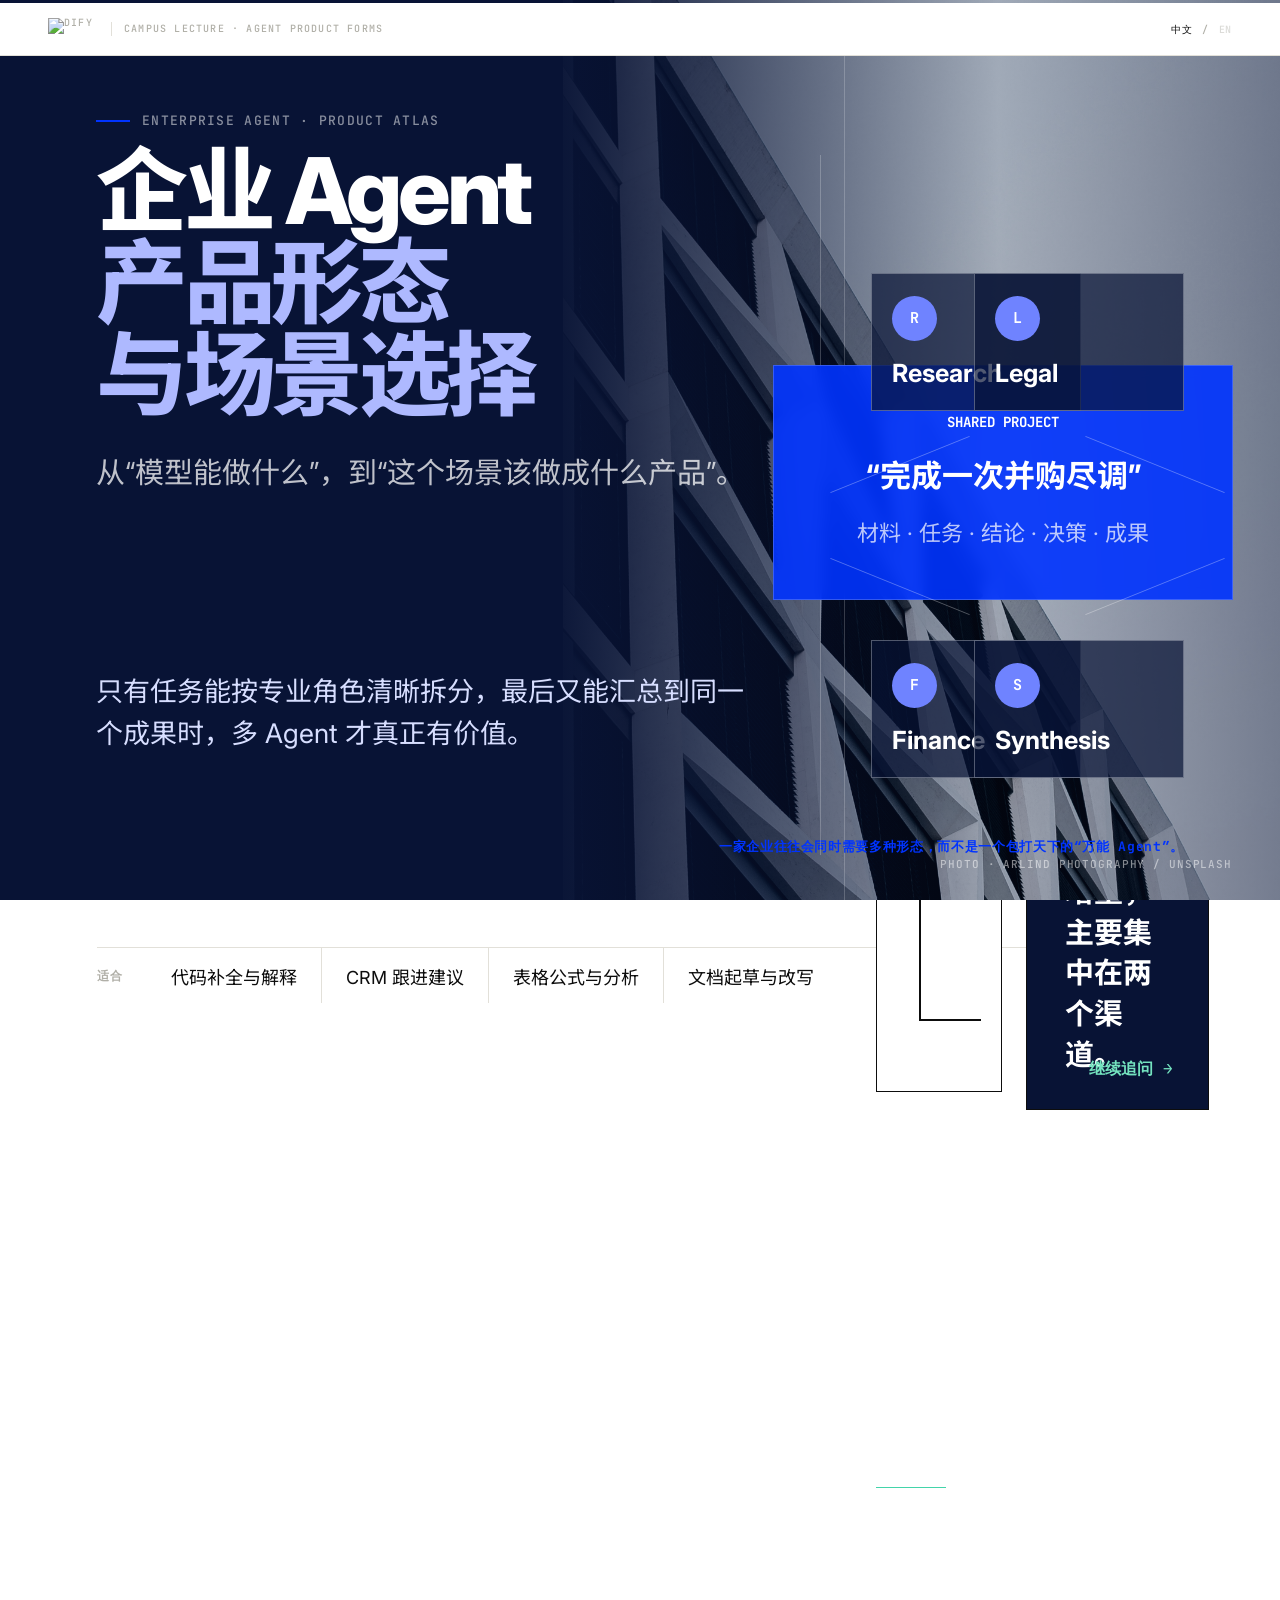
==== commit a4a60323: "Rewrite Chinese deck for native delivery" ====
--- a/enterprise-agent-campus/index.html
+++ b/enterprise-agent-campus/index.html
@@ -18,37 +18,37 @@
     <!-- 01 · VISUAL_SLOT: cover -->
     <section class="cover-slide" data-slide-id="f01-cover">
       <img class="photo-bg" src="assets/bg-enterprise-grid-timothee-duran.jpg" alt="Timothée Duran 在 Unsplash 发布的深蓝天空与几何办公建筑"><div class="cover-shade"></div>
-      <div class="cover-copy"><div><div class="eyebrow on-dark">Enterprise Agent · Product Atlas</div><h1>企业 Agent<br><span>产品形态<br>与场景选择</span></h1><p>从“能做什么”，走向“应该被做成什么产品”。</p></div><div class="cover-meta"><span>Zheng Li · Head of DevRel · Dify</span><span>学校 · 新生讲座 · 2026</span><b>45 MIN</b></div></div>
-      <aside class="notes">时长 0:30。核心讲法：今天不从模型、工具调用或治理功能开始，而是观察企业里已经出现的 Agent 产品形态，以及每种形态为什么适合不同工作。术语：产品形态指入口、工作对象、交付物和使用节奏的组合。过渡：先给出全场最重要的判断。证据边界：六类形态是教学分类，不是行业唯一分类。</aside>
+      <div class="cover-copy"><div><div class="eyebrow on-dark">Enterprise Agent · Product Atlas</div><h1>企业 Agent<br><span>产品形态<br>与场景选择</span></h1><p>从“模型能做什么”，到“这个场景该做成什么产品”。</p></div><div class="cover-meta"><span>Zheng Li · Head of DevRel · Dify</span><span>学校 · 新生讲座 · 2026</span><b>45 MIN</b></div></div>
+      <aside class="notes">时长 0:30。讲法：今天先不谈模型参数、工具调用或治理框架。我们直接看企业里已经出现的几种 Agent 产品，以及它们分别适合什么工作。术语：这里说的“产品形态”，包括入口、工作对象、最终交付和使用节奏。转场：先给出今天最重要的判断。边界：六类形态是为了方便理解的教学框架，不是唯一分类。</aside>
     </section>
 
     <!-- 02 · REPORT_SLOT: core thesis -->
     <section data-slide-id="f02-thesis">
-      <div class="eyebrow">Thesis · 先看工作，再看 Agent</div>
-      <div class="form-thesis"><div class="thesis-left"><small>DON'T START WITH</small><strong>模型有多自主？</strong><p>这只描述能力强弱，不能告诉你用户为什么打开它。</p></div><div class="thesis-arrow fragment fade-up" data-fragment-index="0">→</div><div class="thesis-right fragment fade-up" data-fragment-index="1"><small>START WITH</small><strong>它服务哪一种工作？</strong><p>工作对象、触发方式和交付结果，才会塑造产品。</p></div></div>
-      <div class="thesis-verdict fragment fade-up" data-fragment-index="2">产品形态跟随工作形态，不跟随“自治等级”。</div>
-      <aside class="notes">时长 1:30。核心讲法：同样的模型能力，可以成为 IDE 内的 Copilot、客户服务入口或后台监测系统。差异来自工作本身，不是自治等级。术语：工作形态描述工作围绕什么对象发生、由什么触发、怎样结束。过渡：决定形态的第一变量，是最小工作单元。证据边界：本页是研究综合判断。</aside>
+      <div class="eyebrow">Thesis · 先看工作怎么发生</div>
+      <div class="form-thesis"><div class="thesis-left"><small>DON'T START WITH</small><strong>这个模型能自己做多少事？</strong><p>这只能说明能力上限，解释不了用户为什么要用它。</p></div><div class="thesis-arrow fragment fade-up" data-fragment-index="0">→</div><div class="thesis-right fragment fade-up" data-fragment-index="1"><small>START WITH</small><strong>这项工作是怎么完成的？</strong><p>工作围绕什么展开、何时触发、最后交付什么，才决定产品应该长什么样。</p></div></div>
+      <div class="thesis-verdict fragment fade-up" data-fragment-index="2">先弄清工作怎么发生，再决定 Agent 做成什么。</div>
+      <aside class="notes">时长 1:30。讲法：同样一套模型能力，可以嵌进 IDE 做 Copilot，也可以成为客服入口，或者在后台持续监测。产品为什么不同？因为它们承接的工作不同。术语：“工作形态”回答三件事——围绕什么展开、由什么触发、怎样才算完成。转场：要看清工作形态，先找到它最基本的工作单元。边界：这是对研究材料的综合判断。</aside>
     </section>
 
     <!-- 03 -->
     <section data-slide-id="f03-work-unit">
-      <div class="eyebrow">Work Unit · 产品围绕什么对象持续存在？</div><h2>找到最小工作单元，<br>就找到了产品的“容器”。</h2>
+      <div class="eyebrow">Work Unit · 工作围绕什么展开？</div><h2>先找准工作的基本单元，<br>产品的“容器”自然就清楚了。</h2>
       <div class="unit-spine">
         <div class="unit-line"></div>
         <div class="unit u1"><span>01</span><strong>当前对象</strong><p>代码行、CRM 记录、表格单元</p><b>→ Copilot</b></div>
-        <div class="unit u2 fragment fade-up" data-fragment-index="0"><span>02</span><strong>项目 / 材料集</strong><p>合同包、研究档案、Campaign</p><b>→ Workbench</b></div>
+        <div class="unit u2 fragment fade-up" data-fragment-index="0"><span>02</span><strong>项目 / 材料</strong><p>合同包、研究档案、Campaign</p><b>→ Workbench</b></div>
         <div class="unit u3 fragment fade-up" data-fragment-index="1"><span>03</span><strong>会话 / 意图</strong><p>客户问题、员工请求</p><b>→ Service Agent</b></div>
-        <div class="unit u4 fragment fade-up" data-fragment-index="2"><span>04</span><strong>Case / 流程实例</strong><p>申请、订单、理赔、采购</p><b>→ Process Agent</b></div>
+        <div class="unit u4 fragment fade-up" data-fragment-index="2"><span>04</span><strong>业务实例</strong><p>申请、订单、理赔、采购</p><b>→ Process Agent</b></div>
         <div class="unit u5 fragment fade-up" data-fragment-index="3"><span>05</span><strong>信号流</strong><p>告警、交易、舆情、设备事件</p><b>→ Monitoring Agent</b></div>
         <div class="unit u6 fragment fade-up" data-fragment-index="4"><span>06</span><strong>指标 / 问题</strong><p>经营异常、增长、成本、实验</p><b>→ Analyst Agent</b></div>
       </div>
-      <aside class="notes">时长 2:00。核心讲法：Copilot 依附当前对象，Workbench 围绕材料集，服务产品围绕会话，流程产品围绕 case，监测产品围绕信号流，分析产品围绕指标和问题。术语：最小工作单元是用户反复打开、保存和交接的基本对象。过渡：六种对象自然形成六种产品形态。证据边界：同一企业场景可以包含多个工作单元，因此也可能组合多种形态。</aside>
+      <aside class="notes">时长 2:00。讲法：Copilot 依附当前正在处理的对象；工作台围绕一组材料；服务产品围绕一次需求；流程产品围绕一笔业务；监测产品围绕持续到来的信号；分析产品围绕一个指标或问题。术语：“基本工作单元”就是用户会反复打开、保存、交接的那个对象。转场：六种工作单元，对应六种主要的产品形态。边界：一个企业场景可能同时包含多个工作单元，因此也可能组合多种形态。</aside>
     </section>
 
     <!-- 04 -->
     <section class="atlas-slide" data-slide-id="f04-product-atlas">
       <img class="photo-bg atlas-photo" src="assets/bg-atrium-willian-justen.jpg" alt="Willian Justen de Vasconcellos 在 Unsplash 发布的现代中庭网格结构"><div class="atlas-veil"></div>
-      <div class="eyebrow">Product Atlas · 六种主形态</div><h2>它们不是一条升级路径，<br>而是六种不同的产品答案。</h2>
+      <div class="eyebrow">Product Atlas · 六种主形态</div><h2>这不是一张能力排行榜，<br>而是六种面向不同工作的产品设计。</h2>
       <div class="atlas-map">
         <div class="atlas-axis y">持续运行 ↑</div><div class="atlas-axis x">从个人任务 → 跨系统业务</div>
         <div class="atlas-dot ad1"><span>01</span><strong>嵌入式 Copilot</strong><small>当前对象</small></div>
@@ -58,173 +58,173 @@
         <div class="atlas-dot ad5 fragment fade-up" data-fragment-index="2"><span>05</span><strong>监测 Agent</strong><small>事件 / 信号</small></div>
         <div class="atlas-dot ad6 fragment fade-up" data-fragment-index="2"><span>06</span><strong>分析 Agent</strong><small>指标 / 问题</small></div>
       </div>
-      <div class="atlas-note">同一家公司通常同时拥有 4–6 种形态，而不是一个“万能 Agent”。</div>
-      <aside class="notes">时长 2:30。核心讲法：横轴从个人当前任务走向跨系统业务，纵轴从按需打开走向持续运行。六种形态占据不同位置，不代表成熟度高低。术语：主形态指用户首先感知的产品入口和工作容器。过渡：在看具体形态前，用四个问题快速判断应该做成什么。证据边界：坐标是定性定位，不是市场份额或成熟度评分。</aside>
+      <div class="atlas-note">一家企业往往会同时需要多种形态，而不是一个包打天下的“万能 Agent”。</div>
+      <aside class="notes">时长 2:30。讲法：横轴从个人手边的任务走向跨系统业务，纵轴从随用随开走向持续运行。六种形态只是服务不同工作，没有谁天然更高级。术语：“主形态”指用户最先感知到的入口，以及产品长期承载工作的方式。转场：看具体形态之前，先用四个问题快速判断一个场景应该做成什么产品。边界：这张图是定性定位，不是市场份额，也不是成熟度评分。</aside>
     </section>
 
     <!-- 05 -->
     <section data-slide-id="f05-four-questions">
-      <div class="eyebrow">Four Questions · 场景到产品</div><h2>别先写功能列表，<br>先回答四个产品问题。</h2>
+      <div class="eyebrow">Four Questions · 从场景到产品</div><h2>别急着列功能，<br>先把四个产品问题想清楚。</h2>
       <div class="question-route">
         <div class="route-line"></div>
-        <div class="route-q"><span>01</span><small>ENTRY</small><strong>用户从哪里遇见它？</strong><p>已有软件、独立空间、服务渠道，还是系统事件。</p></div>
-        <div class="route-q fragment fade-up" data-fragment-index="0"><span>02</span><small>OBJECT</small><strong>工作围绕什么持续？</strong><p>一段内容、一个项目、一次会话、一个 case 或一条信号。</p></div>
-        <div class="route-q fragment fade-up" data-fragment-index="1"><span>03</span><small>DELIVERY</small><strong>用户真正拿走什么？</strong><p>建议、专业产物、问题解决、流程状态、告警或决策。</p></div>
-        <div class="route-q fragment fade-up" data-fragment-index="2"><span>04</span><small>RHYTHM</small><strong>什么时候再次回来？</strong><p>每分钟、每个项目、每次请求、每个事件或每周经营复盘。</p></div>
-      </div>
-      <aside class="notes">时长 2:00。核心讲法：入口决定分发，工作对象决定状态，交付物决定价值，使用节奏决定产品是否需要持续存在。术语：使用节奏不是响应速度，而是场景自然重复的频率。过渡：下面依次看六种形态，每页只回答它适合什么工作。证据边界：四问用于产品发现，不替代详细需求研究。</aside>
+        <div class="route-q"><span>01</span><small>ENTRY</small><strong>用户会在哪里遇到它？</strong><p>现有软件、独立工作台、服务渠道，还是系统自动触发。</p></div>
+        <div class="route-q fragment fade-up" data-fragment-index="0"><span>02</span><small>OBJECT</small><strong>工作围绕什么持续展开？</strong><p>一段内容、一个项目、一次会话、一笔业务，还是一条信号。</p></div>
+        <div class="route-q fragment fade-up" data-fragment-index="1"><span>03</span><small>DELIVERY</small><strong>用户最后要拿到什么？</strong><p>建议、专业成果、办结结果、流程状态、告警，还是决策材料。</p></div>
+        <div class="route-q fragment fade-up" data-fragment-index="2"><span>04</span><small>RHYTHM</small><strong>用户什么时候会再回来？</strong><p>每分钟、每个项目、每次请求、每个事件，还是每周经营复盘。</p></div>
+      </div>
+      <aside class="notes">时长 2:00。讲法：入口决定用户从哪里开始；工作对象决定产品要保存什么；最终交付决定价值；使用节奏决定产品是随用随开，还是需要持续运行。术语：“使用节奏”不是响应有多快，而是这项工作多久会自然发生一次。转场：下面依次看六种形态，每一页只回答一个问题——它最适合什么工作。边界：这四问适合做产品判断，不能替代完整的需求研究。</aside>
     </section>
 
     <!-- 06 · REPORT_SLOT: embedded copilot -->
     <section data-slide-id="f06-copilot">
-      <div class="form-index">01 / 06</div><div class="eyebrow">Embedded Copilot · 嵌在已有动作旁边</div><h2>当用户已经知道要做什么，Agent 最好不要成为新目的地。</h2>
+      <div class="form-index">01 / 06</div><div class="eyebrow">Embedded Copilot · 直接嵌进现有工作</div><h2>用户已经在做事时，<br>Agent 最好直接出现在手边。</h2>
       <div class="copilot-shell">
         <div class="host-app"><small>EXISTING SYSTEM</small><div class="host-toolbar"></div><div class="host-canvas"><span>代码 / 文档 / CRM / 表格</span></div></div>
-        <div class="sidecar fragment fade-up" data-fragment-index="0"><small>AI SIDE PANEL</small><strong>理解当前对象</strong><strong>给出下一步建议</strong><strong>直接生成局部内容</strong></div>
+        <div class="sidecar fragment fade-up" data-fragment-index="0"><small>AI SIDE PANEL</small><strong>读懂当前内容</strong><strong>建议下一步</strong><strong>直接完成局部工作</strong></div>
         <div class="scene-ribbon fragment fade-up" data-fragment-index="1"><b>适合</b><span>代码补全与解释</span><span>CRM 跟进建议</span><span>表格公式与分析</span><span>文档起草与改写</span></div>
-        <div class="form-kpi">价值单位：每一次微任务节省的时间</div>
+        <div class="form-kpi">衡量价值：每次微任务能省下多少时间</div>
       </div>
       <div class="source-bar"><span><a href="https://docs.github.com/en/copilot/get-started/what-is-github-copilot" target="_blank" rel="noopener">GitHub Copilot Docs</a>：IDE 建议、聊天、命令行、PR 与编码任务入口</span><span>PRODUCT REFERENCE</span></div>
-      <aside class="notes">时长 2:15。核心讲法：Copilot 不要求用户改变工作地点，它读取当前对象并缩短一连串微动作。适合专业人士主导、上下文就在当前软件中的场景。术语：sidecar 是附着在主产品旁的辅助界面。过渡：当工作跨越大量材料并需要长期组织时，sidecar 就不够了。证据边界：GitHub 只作为嵌入式产品形态参考，不把其生产力研究数字延伸到其他行业。</aside>
+      <aside class="notes">时长 2:15。讲法：Copilot 不该把用户赶到另一个系统。它就在现有软件里读懂当前内容，帮用户少做几步。它最适合专家主导、上下文已经摆在眼前的工作。术语：sidecar 指附着在主产品旁边的辅助界面。转场：但如果工作跨越几十份材料、持续几天甚至几周，一个侧边栏就不够了。边界：GitHub 只作为嵌入式产品形态的参考，不把它的生产力研究数字外推到其他行业。</aside>
     </section>
 
     <!-- 07 · REPORT_SLOT: workbench -->
     <section class="workbench-slide" data-slide-id="f07-workbench">
-      <div class="form-index">02 / 06</div><div class="eyebrow">Expert Workbench · 围绕一组材料工作</div>
-      <div class="workbench-layout"><div class="wb-lead"><h2>当任务需要收集、比较、判断和形成专业产物，Agent 应该成为一个工作空间。</h2><p>它保存项目、材料、问题清单、发现和最终交付，而不是只保存聊天记录。</p></div>
+      <div class="form-index">02 / 06</div><div class="eyebrow">Expert Workbench · 围绕项目和材料工作</div>
+      <div class="workbench-layout"><div class="wb-lead"><h2>需要搜集材料、交叉比对并形成专业成果时，Agent 更适合做成工作台。</h2><p>重点不是留住对话，而是把项目、材料、问题清单、分析结论和最终成果沉淀下来。</p></div>
         <div class="wb-canvas fragment fade-up" data-fragment-index="0"><div class="wb-tab">MATTER / PROJECT #27</div><div class="wb-files"><span>合同 48</span><span>法规 12</span><span>访谈 7</span></div><div class="wb-findings"><strong>ISSUES</strong><p>控制权变更条款</p><p>数据跨境缺口</p><p>供应商集中风险</p></div><div class="wb-output">DILIGENCE MEMO →</div></div>
       </div>
       <div class="scene-ribbon workbench-scenes"><b>适合</b><span>法律尽调</span><span>合规审查</span><span>投研与战略研究</span><span>Campaign / 本地化</span></div>
       <div class="source-bar"><span><a href="https://legal.thomsonreuters.com/en/legal/due-diligence-corp" target="_blank" rel="noopener">Thomson Reuters CoCounsel Legal</a>：Define → Collect → Assess → Document</span><span>PRODUCT REFERENCE</span></div>
-      <aside class="notes">时长 2:15。核心讲法：专家工作台的核心对象不是对话，而是 matter、项目或材料集；价值在于把收集、比较、风险判断和产物组织在一个空间。术语：matter 是法律与专业服务中持续存在的项目单位。过渡：如果工作不是项目，而是一次外部请求，产品形态会变成服务入口。证据边界：CoCounsel 来源方披露的效果数字不用于跨产品比较，本页只引用端到端工作台结构。</aside>
+      <aside class="notes">时长 2:15。讲法：专家工作台的核心不是一段对话，而是一个长期存在的项目。用户要在这里收材料、做比较、标风险，最后交付一份专业成果。术语：matter 是法律和专业服务里持续存在的项目单位。转场：如果用户不是带着一个项目来，而是带着一个具体问题来，产品就会变成服务入口。边界：CoCounsel 的来源方效果数据不用于跨产品比较；本页只借用它的端到端工作台结构。</aside>
     </section>
 
     <!-- 08 · REPORT_SLOT: service agent -->
     <section class="service-slide" data-slide-id="f08-service">
-      <div class="form-index on-dark">03 / 06</div><div class="eyebrow on-dark">Service Agent · 会话只是入口，解决才是产品</div><h2>当用户带着一个意图出现，产品必须围绕“是否解决”设计。</h2>
-      <div class="service-wave"><div class="channels"><span>CHAT</span><span>EMAIL</span><span>VOICE</span><span>APP</span></div><div class="intent-wave fragment fade-up" data-fragment-index="0">问题 → 识别意图 → 获取账户上下文 → 完成服务动作 → 结果确认</div><div class="resolution fragment fade-up" data-fragment-index="1"><small>OUTCOME</small><strong>RESOLVED</strong><p>不是回答了一句话，而是请求不再需要继续处理。</p></div></div>
+      <div class="form-index on-dark">03 / 06</div><div class="eyebrow on-dark">Service Agent · 会话只是入口，解决问题才是结果</div><h2>用户带着问题来，<br>产品就要围绕“事情有没有办完”来设计。</h2>
+      <div class="service-wave"><div class="channels"><span>CHAT</span><span>EMAIL</span><span>VOICE</span><span>APP</span></div><div class="intent-wave fragment fade-up" data-fragment-index="0">提出问题 → 识别意图 → 调取账户信息 → 完成服务动作 → 确认结果</div><div class="resolution fragment fade-up" data-fragment-index="1"><small>OUTCOME</small><strong>RESOLVED</strong><p>不是回复过一句话，而是这件事确实办完了。</p></div></div>
       <div class="scene-ribbon dark-ribbon"><b>适合</b><span>客户服务</span><span>员工 IT / HR 服务台</span><span>商家支持</span><span>旅行改签 / 状态查询</span></div>
-      <div class="source-bar dark-source"><span><a href="https://www.intercom.com/help/en/articles/8205718-fin-ai-agent-outcomes" target="_blank" rel="noopener">Intercom Fin outcomes</a>：以 conversation outcome / resolution 定义服务价值</span><span>PRODUCT REFERENCE</span></div>
-      <aside class="notes">时长 2:15。核心讲法：服务 Agent 以渠道为入口，以意图和会话为工作单元，以 resolution 为交付。适合高频、标准意图、需要账户上下文的服务场景。术语：resolution 是用户问题得到解决，而不是机器人成功回复。过渡：如果一次请求会变成长时间、跨系统的业务实例，就进入流程 Agent。证据边界：Intercom 定义用于说明产品计量方式，不引用供应商排名或跨企业平均指标。</aside>
+      <div class="source-bar dark-source"><span><a href="https://www.intercom.com/help/en/articles/8205718-fin-ai-agent-outcomes" target="_blank" rel="noopener">Intercom Fin outcomes</a>：用会话结果和问题解决情况衡量服务价值</span><span>PRODUCT REFERENCE</span></div>
+      <aside class="notes">时长 2:15。讲法：服务 Agent 从聊天、邮件、电话或 App 接住问题，但它的目标不是“回过一句话”，而是把事情办完。它适合高频、相对标准、又需要账户信息的服务场景。术语：resolution 指问题得到解决，而不是机器人成功回复。转场：如果一次请求要持续几天，还要跨多个系统推进，它就不再只是服务，而是一笔流程业务。边界：Intercom 的定义只用于说明服务产品怎么衡量结果，不引用供应商排名或跨企业平均数据。</aside>
     </section>
 
     <!-- 09 · REPORT_SLOT: process agent -->
     <section data-slide-id="f09-process">
-      <div class="form-index">04 / 06</div><div class="eyebrow">Process Agent · 围绕一个 Case 推进状态</div><h2>当价值来自“从开始走到结束”，产品应附着在业务实例上。</h2>
-      <div class="case-pipeline"><div class="case-label">CASE #A-2048<br><small>Vendor Onboarding</small></div><div class="case-step"><span>01</span><strong>收件</strong><small>文档与请求</small></div><div class="case-step fragment fade-up" data-fragment-index="0"><span>02</span><strong>判断</strong><small>供应商与政策</small></div><div class="case-step fragment fade-up" data-fragment-index="0"><span>03</span><strong>补全</strong><small>缺失材料</small></div><div class="case-step fragment fade-up" data-fragment-index="1"><span>04</span><strong>跨系统执行</strong><small>ERP / CRM / Ticket</small></div><div class="case-step fragment fade-up" data-fragment-index="1"><span>05</span><strong>结案</strong><small>状态与记录</small></div></div>
+      <div class="form-index">04 / 06</div><div class="eyebrow">Process Agent · 围绕一笔业务推进</div><h2>当价值来自把一件事从受理推进到办结，产品就应围绕业务实例来设计。</h2>
+      <div class="case-pipeline"><div class="case-label">CASE #A-2048<br><small>Vendor Onboarding</small></div><div class="case-step"><span>01</span><strong>受理</strong><small>文档与请求</small></div><div class="case-step fragment fade-up" data-fragment-index="0"><span>02</span><strong>判断</strong><small>供应商与政策</small></div><div class="case-step fragment fade-up" data-fragment-index="0"><span>03</span><strong>补齐材料</strong><small>缺失内容</small></div><div class="case-step fragment fade-up" data-fragment-index="1"><span>04</span><strong>跨系统执行</strong><small>ERP / CRM / Ticket</small></div><div class="case-step fragment fade-up" data-fragment-index="1"><span>05</span><strong>办结</strong><small>状态与记录</small></div></div>
       <div class="process-scenes"><span>采购与供应商准入</span><span>KYC / 开户</span><span>理赔</span><span>订单异常</span><span>员工入职</span><span>应付账款</span></div>
-      <div class="form-kpi">价值单位：每个 Case 的周期、吞吐与一次通过率</div>
+      <div class="form-kpi">衡量价值：每笔业务的办理周期、处理量和一次通过率</div>
       <div class="source-bar"><span><a href="https://www.microsoft.com/en-us/microsoft-copilot/blog/copilot-studio/automate-business-processes-with-agents-plus-workflows-in-microsoft-copilot-studio/" target="_blank" rel="noopener">Microsoft Copilot Studio</a>：采购、客服、销售与流程编排案例</span><span>PRODUCT REFERENCE</span></div>
-      <aside class="notes">时长 2:15。核心讲法：流程 Agent 的核心 UI 应该是 case 状态、材料、下一动作和跨系统结果，而不只是聊天框。适合有明确生命周期和系统记录的业务实例。术语：case 是从创建到关闭可被追踪的一次业务实例。过渡：还有一类产品不是等待 case，而是持续观察世界是否发生变化。证据边界：Microsoft 来源支持流程与 Agent 组合的场景模式，不推导通用 ROI。</aside>
+      <aside class="notes">时长 2:15。讲法：流程 Agent 的主界面不该只有聊天框。用户更关心这笔业务到了哪一步、还缺什么、下一步做什么、系统里有没有留下记录。术语：case 指从创建到关闭都能被追踪的一次业务实例。转场：还有一类产品不等业务进来，而是一直观察有没有异常发生。边界：Microsoft 的资料支持流程与 Agent 组合的场景模式，不能据此推导通用 ROI。</aside>
     </section>
 
     <!-- 10 · REPORT_SLOT: monitoring agent -->
     <section class="monitor-slide" data-slide-id="f10-monitoring">
-      <div class="form-index">05 / 06</div><div class="eyebrow">Monitoring Agent · 产品没有“打开”时刻</div><h2>当工作从信号开始，<br>Agent 应该像雷达，而不是搜索框。</h2>
-      <div class="radar-stage"><div class="radar"><i></i><i></i><i></i><div class="sweep"></div><span class="ping p1"></span><span class="ping p2"></span><span class="ping p3"></span></div><div class="signal-feed fragment fade-up" data-fragment-index="0"><small>LIVE SIGNALS</small><p>02:14 · Error rate ↑ 3.2×</p><p>02:16 · 付款失败集中于 APAC</p><p>02:18 · 同类事件关联发布 v742</p><div class="signal-output">INCIDENT BRIEF CREATED →</div></div></div>
+      <div class="form-index">05 / 06</div><div class="eyebrow">Monitoring Agent · 它不等用户主动打开</div><h2>如果工作从异常信号开始，<br>Agent 就该像雷达，而不是搜索框。</h2>
+      <div class="radar-stage"><div class="radar"><i></i><i></i><i></i><div class="sweep"></div><span class="ping p1"></span><span class="ping p2"></span><span class="ping p3"></span></div><div class="signal-feed fragment fade-up" data-fragment-index="0"><small>LIVE SIGNALS</small><p>02:14 · 错误率升至 3.2 倍</p><p>02:16 · APAC 付款失败集中出现</p><p>02:18 · 同类事件与版本 v742 相关</p><div class="signal-output">已生成事件简报 →</div></div></div>
       <div class="scene-ribbon monitor-scenes"><b>适合</b><span>ITOM / SRE 告警</span><span>欺诈与交易风险</span><span>合规监测</span><span>供应链异常</span><span>客户声音</span></div>
       <div class="source-bar"><span><a href="https://www.servicenow.com/docs/r/it-operations-management/now-assist-for-it-operations-management/now-assist-itom-ai-agent-workflows.html" target="_blank" rel="noopener">ServiceNow ITOM agentic workflows</a>：告警分诊、模式识别、关联事件与验证</span><span>PRODUCT REFERENCE</span></div>
-      <aside class="notes">时长 2:15。核心讲法：监测 Agent 由事件触发，持续聚合、去噪、关联和形成 incident brief；用户通常从告警或案例进入，而不是先发问题。术语：signal stream 是不断到达、需要判断优先级的事件序列。过渡：最后一种主形态也从问题开始，但它围绕指标和证据展开。证据边界：ServiceNow 来源说明 ITOM 产品形态，不代表所有监测场景均可直接自治。</aside>
+      <aside class="notes">时长 2:15。讲法：监测 Agent 不等人来提问。它持续接收事件、合并重复信号、寻找关联，并生成一份可处理的事件简报。用户通常先收到告警，再进入调查。术语：“信号流”是持续到达、需要判断优先级的一连串事件。转场：最后一种主形态也从问题出发，但它围绕指标、数据和证据展开。边界：ServiceNow 的资料用于说明 ITOM 产品形态，不代表所有监测场景都适合直接自治。</aside>
     </section>
 
     <!-- 11 · REPORT_SLOT: analyst agent -->
     <section data-slide-id="f11-analyst">
-      <div class="form-index">06 / 06</div><div class="eyebrow">Analyst Agent · 从问题走到可消费的决策材料</div><h2>当用户不知道答案，也不知道该查哪张表，产品需要承载探索过程。</h2>
-      <div class="analysis-tree"><div class="analysis-question">为什么退款率上升？</div><div class="branch b1 fragment fade-up" data-fragment-index="0"><strong>定义与数据发现</strong><p>指标、表、血缘、历史查询</p></div><div class="branch b2 fragment fade-up" data-fragment-index="1"><strong>多轮分析</strong><p>分群、异常、对照、重试</p></div><div class="branch b3 fragment fade-up" data-fragment-index="2"><strong>发布产物</strong><p>Notebook、图表、报告、结果链接</p></div><div class="analysis-delivery fragment fade-up" data-fragment-index="3">QUESTION → INSIGHT → DECISION MEMO</div></div>
+      <div class="form-index">06 / 06</div><div class="eyebrow">Analyst Agent · 从业务问题走到决策材料</div><h2>当用户既不知道答案，<br>也不知道该去哪里找数据，产品就要承接完整的分析过程。</h2>
+      <div class="analysis-tree"><div class="analysis-question">为什么退款率上升？</div><div class="branch b1 fragment fade-up" data-fragment-index="0"><strong>明确口径、寻找数据</strong><p>指标、表、血缘、历史查询</p></div><div class="branch b2 fragment fade-up" data-fragment-index="1"><strong>多轮分析</strong><p>分群、异常、对照、验证</p></div><div class="branch b3 fragment fade-up" data-fragment-index="2"><strong>形成成果</strong><p>Notebook、图表、报告、结果链接</p></div><div class="analysis-delivery fragment fade-up" data-fragment-index="3">问题 → 证据 → 判断 → 决策材料</div></div>
       <div class="scene-ribbon analyst-scenes"><b>适合</b><span>经营复盘</span><span>产品健康度</span><span>发布评估</span><span>财务分析</span><span>实验与增长诊断</span></div>
       <div class="source-bar"><span><a href="https://openai.com/index/inside-our-in-house-data-agent/" target="_blank" rel="noopener">OpenAI in-house data agent</a>：发现数据、运行 SQL、发布 Notebook 与报告</span><span>PRODUCT REFERENCE</span></div>
-      <aside class="notes">时长 2:15。核心讲法：分析 Agent 不是自然语言 SQL 输入框，而是保存问题、探索分支、证据和最终决策材料的分析产品。适合开放问题和多轮探索。术语：可消费产物是能进入经营会议或后续决策的 notebook、图表或 memo。过渡：复杂项目中还会出现多 Agent，但它更像内部组织方式。证据边界：OpenAI 案例为内部定制工具；底层数据平台规模不代表 Agent 采用率或准确率。</aside>
+      <aside class="notes">时长 2:15。讲法：分析 Agent 不是把自然语言翻成 SQL 就结束了。它要保存问题、分析路径、证据和最终结论，让结果可以直接进入经营会议或后续决策。它适合答案未知、需要多轮探索的开放问题。术语：“决策材料”可以是 Notebook、图表、报告或结果链接。转场：复杂项目里还会出现多 Agent，但那更像产品内部的分工方式。边界：OpenAI 案例是内部定制工具；底层数据平台规模不能被说成 Agent 的采用率或准确率。</aside>
     </section>
 
     <!-- 12 -->
     <section class="multi-slide" data-slide-id="f12-multi-agent">
       <img class="photo-bg multi-photo" src="assets/bg-collaboration-mimi-thian.jpg" alt="Mimi Thian 在 Unsplash 发布的团队围绕电脑协作场景"><div class="multi-shade"></div>
-      <div class="eyebrow on-dark">Multi-Agent Workspace · 不是第七种入口</div><h2>多 Agent 通常藏在产品内部，用户面对的仍是一个项目空间。</h2>
-      <div class="project-room"><div class="shared-artifact"><small>SHARED PROJECT</small><strong>“完成一次并购尽调”</strong><p>材料 · 任务 · 发现 · 决策 · 产物</p></div><div class="role rr1 fragment fade-up" data-fragment-index="0"><span>R</span><strong>Research</strong></div><div class="role rr2 fragment fade-up" data-fragment-index="0"><span>L</span><strong>Legal</strong></div><div class="role rr3 fragment fade-up" data-fragment-index="1"><span>F</span><strong>Finance</strong></div><div class="role rr4 fragment fade-up" data-fragment-index="1"><span>S</span><strong>Synthesis</strong></div></div>
-      <div class="multi-rule">只有当工作可以按专业角色清晰拆分，并围绕共享产物重新汇合，多 Agent 才形成产品价值。</div>
-      <aside class="notes">时长 2:00。核心讲法：用户通常不需要看到多个聊天机器人；多 Agent 是 Workbench、流程产品或开发空间内部的专业分工。适合软件交付、尽调、复杂研究和事故战情室。术语：共享产物是所有角色共同更新的项目状态。过渡：把六种主形态压回一张场景选择矩阵。证据边界：多 Agent 产品仍在快速演化，本页不把角色数量当成成熟度。</aside>
+      <div class="eyebrow on-dark">Multi-Agent Workspace · 不是多开几个聊天窗口</div><h2>多 Agent 通常藏在产品内部；<br>用户看到的，仍然应该是一个完整的项目空间。</h2>
+      <div class="project-room"><div class="shared-artifact"><small>SHARED PROJECT</small><strong>“完成一次并购尽调”</strong><p>材料 · 任务 · 结论 · 决策 · 成果</p></div><div class="role rr1 fragment fade-up" data-fragment-index="0"><span>R</span><strong>Research</strong></div><div class="role rr2 fragment fade-up" data-fragment-index="0"><span>L</span><strong>Legal</strong></div><div class="role rr3 fragment fade-up" data-fragment-index="1"><span>F</span><strong>Finance</strong></div><div class="role rr4 fragment fade-up" data-fragment-index="1"><span>S</span><strong>Synthesis</strong></div></div>
+      <div class="multi-rule">只有任务能按专业角色清晰拆分，最后又能汇总到同一个成果时，多 Agent 才真正有价值。</div>
+      <aside class="notes">时长 2:00。讲法：用户通常不需要同时面对四个聊天机器人。多 Agent 更适合作为工作台、流程产品或开发空间里的内部协作机制。它可以让研究、法律、财务等角色分头工作，但最终必须回到同一个项目和同一份成果。术语：“共享成果”是所有角色共同更新、最后一起交付的项目状态。转场：接下来把六种主形态放回一张选择矩阵。边界：多 Agent 产品仍在快速变化，不能把角色数量当作成熟度。</aside>
     </section>
 
     <!-- 13 -->
     <section data-slide-id="f13-scenario-matrix">
-      <div class="eyebrow">Scenario Matrix · 用工作特征选形态</div><h2>同样叫“Agent”，<br>产品设计和价值指标完全不同。</h2>
-      <div class="form-matrix"><div class="fm-head"><span>工作单元</span><span>产品形态</span><span>典型场景</span><span>核心价值指标</span></div>
-        <div class="fm-row"><b>当前对象</b><strong>Copilot</strong><p>编码、CRM、文档、表格</p><em>任务耗时 / 使用频率</em></div>
-        <div class="fm-row"><b>项目 / 材料</b><strong>Workbench</strong><p>尽调、合规、研究、本地化</p><em>项目周期 / 产物质量</em></div>
-        <div class="fm-row"><b>会话 / 意图</b><strong>Service Agent</strong><p>客服、员工服务、商家支持</p><em>解决率 / 每次结果成本</em></div>
-        <div class="fm-row"><b>Case / SOP</b><strong>Process Agent</strong><p>KYC、理赔、采购、订单异常</p><em>周期 / 吞吐 / 一次通过率</em></div>
-        <div class="fm-row"><b>信号流</b><strong>Monitoring Agent</strong><p>ITOM、欺诈、合规、供应链</p><em>发现时间 / 噪声 / 处置时间</em></div>
-        <div class="fm-row"><b>指标 / 问题</b><strong>Analyst Agent</strong><p>经营、产品、财务、增长</p><em>洞察时间 / 复用 / 决策采用</em></div>
-      </div>
-      <aside class="notes">时长 2:30。核心讲法：逐行对齐工作单元、产品形态、场景和价值指标。产品形态不只是 UI，它还决定团队如何度量价值。术语：一次通过率指 case 不因缺失或错误而返工的比例。过渡：场景成熟后，产品形态也可能沿工作变化而迁移。证据边界：指标是类别建议，阈值需由具体业务定义。</aside>
+      <div class="eyebrow">Scenario Matrix · 从工作特征选择产品</div><h2>虽然都叫 Agent，<br>产品设计和衡量标准完全不同。</h2>
+      <div class="form-matrix"><div class="fm-head"><span>工作单元</span><span>产品形态</span><span>典型场景</span><span>关键指标</span></div>
+        <div class="fm-row"><b>当前对象</b><strong>Copilot</strong><p>编码、CRM、文档、表格</p><em>单次任务耗时 / 使用频率</em></div>
+        <div class="fm-row"><b>项目 / 材料</b><strong>Workbench</strong><p>尽调、合规、研究、本地化</p><em>项目周期 / 成果质量</em></div>
+        <div class="fm-row"><b>会话 / 意图</b><strong>Service Agent</strong><p>客服、员工服务、商家支持</p><em>问题解决率 / 单次服务成本</em></div>
+        <div class="fm-row"><b>业务实例</b><strong>Process Agent</strong><p>KYC、理赔、采购、订单异常</p><em>办理周期 / 处理量 / 一次通过率</em></div>
+        <div class="fm-row"><b>信号流</b><strong>Monitoring Agent</strong><p>ITOM、欺诈、合规、供应链</p><em>发现时长 / 告警噪声 / 处置时长</em></div>
+        <div class="fm-row"><b>指标 / 问题</b><strong>Analyst Agent</strong><p>经营、产品、财务、增长</p><em>获得洞察的时间 / 复用率 / 决策采纳</em></div>
+      </div>
+      <aside class="notes">时长 2:30。讲法：逐行看工作单元、产品形态、典型场景和指标。产品形态不只是界面不同，它还决定团队应该用什么标准判断价值。术语：“一次通过率”指一笔业务没有因为缺材料或出错而返工的比例。转场：当工作方式发生变化，产品形态也会跟着变化。边界：这里给出的是指标方向，具体口径和阈值仍要由业务定义。</aside>
     </section>
 
     <!-- 14 -->
     <section data-slide-id="f14-form-migration">
-      <div class="eyebrow">Form Migration · 场景重复后，产品会改变</div><h2>不是 Agent “升级了”，而是工作从一次性变成了系统性。</h2>
+      <div class="eyebrow">Form Migration · 工作一变，产品也会变</div><h2>不是 Agent“升级”了，<br>而是一次性需求变成了长期机制。</h2>
       <div class="migration-lines">
-        <div class="migration"><span>用户每次主动提问</span><b>Analyst Agent</b><i>→</i><span>同一指标每天都要看</span><strong>Monitoring Agent</strong></div>
-        <div class="migration fragment fade-up" data-fragment-index="0"><span>专家在当前文档里获得建议</span><b>Copilot</b><i>→</i><span>材料越来越多、项目持续数周</span><strong>Workbench</strong></div>
-        <div class="migration fragment fade-up" data-fragment-index="1"><span>客户提出一次服务请求</span><b>Service Agent</b><i>→</i><span>请求变成跨系统业务实例</span><strong>Process Agent</strong></div>
-      </div>
-      <div class="migration-rule fragment fade-up" data-fragment-index="2">迁移信号：重复出现 · 需要保存状态 · 需要跨角色 / 跨系统 · 形成稳定交付物</div>
-      <aside class="notes">时长 2:00。核心讲法：产品迁移来自工作重复、状态积累和跨系统扩展。开放分析变成固定监测，局部建议变成项目工作台，一次服务变成流程实例。术语：形态迁移不是替换旧产品，常常是组合新的层。过渡：Dify 的价值就在于同一能力可以被包装成不同入口。证据边界：迁移路径是常见模式，不代表每个产品都必须演进。</aside>
+        <div class="migration"><span>每次都由用户主动提问</span><b>Analyst Agent</b><i>→</i><span>同一个指标每天都要盯</span><strong>Monitoring Agent</strong></div>
+        <div class="migration fragment fade-up" data-fragment-index="0"><span>专家只在当前文档里要建议</span><b>Copilot</b><i>→</i><span>材料越来越多，项目持续数周</span><strong>Workbench</strong></div>
+        <div class="migration fragment fade-up" data-fragment-index="1"><span>客户只提出一次服务请求</span><b>Service Agent</b><i>→</i><span>请求变成跨系统办理的一笔业务</span><strong>Process Agent</strong></div>
+      </div>
+      <div class="migration-rule fragment fade-up" data-fragment-index="2">变化信号：反复发生 · 需要保留过程 · 跨角色或跨系统 · 形成稳定交付</div>
+      <aside class="notes">时长 2:00。讲法：不是 Agent 变得更高级了，而是工作变了。临时分析变成每天监测，文档旁的建议变成持续数周的项目，一次服务请求变成跨系统办理的一笔业务。术语：“形态迁移”不是淘汰旧产品，很多时候是在原有产品上增加一层新机制。转场：Dify 的价值，就在于同一套底层能力可以做成不同入口。边界：这些是常见的变化路径，并不意味着每个产品都必须照此演进。</aside>
     </section>
 
     <!-- 15 -->
     <section data-slide-id="f15-dify-packaging">
-      <div class="eyebrow">Dify Packaging · 平台不是产品形态</div><h2>同一套能力，可以被发布成<br>六种不同产品。</h2>
+      <div class="eyebrow">Dify Packaging · 平台能力不等于产品形态</div><h2>同一套底层能力，<br>可以做成六种完全不同的产品。</h2>
       <div class="dify-metro"><div class="dify-core"><img class="dify-platform-logo" src="../assets/logo.svg" alt="Dify"><small>Models · Knowledge · Tools · Orchestration</small></div><div class="metro-line ml1"><span>API / Embed</span><strong>Copilot</strong></div><div class="metro-line ml2"><span>Agent App / Chatflow</span><strong>Workbench / Analyst</strong></div><div class="metro-line ml3"><span>Chatflow + Channels</span><strong>Service Agent</strong></div><div class="metro-line ml4"><span>Workflow + API</span><strong>Process Agent</strong></div><div class="metro-line ml5"><span>Trigger + Workflow</span><strong>Monitoring Agent</strong></div></div>
-      <div class="packaging-verdict">选择 Dify 组件之前，先决定用户面对的是哪一种产品。</div>
+      <div class="packaging-verdict">先确定用户需要什么产品，再选择 Dify 组件。</div>
       <div class="source-bar"><span><a href="https://docs.dify.ai/en/guides/application-orchestrate/creating-an-application" target="_blank" rel="noopener">Dify Workflow docs</a> · Workflow、用户输入、分支、迭代与 API 发布</span><span>30 MIN FRAMEWORK COMPLETE</span></div>
-      <aside class="notes">时长 1:30。核心讲法：Dify 提供模型、知识、工具和编排，但真正的产品形态来自发布入口和工作对象。API 可嵌入 Copilot，Chatflow 承载服务，Workflow 推进流程和监测，Agent App 承载探索。术语：packaging 是把共享能力包装成面向具体用户和场景的产品。过渡：用同一个退款率问题，演示三种形态的差别。证据边界：映射是产品设计建议，不是 Dify 官方固定分类。</aside>
+      <aside class="notes">时长 1:30。讲法：Dify 提供模型、知识库、工具和编排能力，但产品最终长什么样，取决于用户从哪里进入、工作围绕什么展开。API 可以嵌入 Copilot，Chatflow 可以承接服务，Workflow 可以推进流程和监测，Agent App 可以支持开放探索。术语：这里的 packaging，是把一套通用能力做成面向具体用户和场景的产品。转场：下面用同一个退款率问题，比较三种产品形态。边界：这张映射是产品设计建议，不是 Dify 官方分类。</aside>
     </section>
 
     <!-- 16 · CASE_SLOT + VISUAL_SLOT -->
     <section class="case-cover" data-slide-id="f16-case-brief">
       <img class="photo-bg" src="assets/bg-architecture-shadow-declan-sun.jpg" alt="Declan Sun 在 Unsplash 发布的现代建筑光影与连续结构"><div class="case-shade"></div>
-      <div class="case-copy"><div class="case-label">ONE CAPABILITY · THREE PRODUCTS</div><blockquote>“过去四周，哪些地区的退款率异常上升？”</blockquote><p>同一个分析能力，应该做成 Copilot、分析 Agent，还是监测 Agent？</p></div>
-      <aside class="notes">时长 1:00。核心讲法：案例不再演示 SQL 或故障控制，而是比较同一能力如何因使用场景不同变成三种产品。术语：产品化问题不是“能否回答”，而是用户在何时、从哪里、以什么方式获得答案。过渡：先看最轻的嵌入式 Copilot。证据边界：静态合成教学推演，不是真实客户案例。</aside>
+      <div class="case-copy"><div class="case-label">ONE CAPABILITY · THREE PRODUCTS</div><blockquote>“过去四周，哪些地区的退款率涨得异常？”</blockquote><p>同样的分析能力，究竟该嵌进 BI、做成分析 Agent，还是变成自动监测？</p></div>
+      <aside class="notes">时长 1:00。讲法：这里不演示 SQL，也不讨论故障控制。我们只看同一种分析能力，在不同使用场景下，为什么会变成三种产品。术语：产品化不是问“能不能回答”，而是问用户会在什么时间、什么地方、以什么方式得到答案。转场：先看最轻的一种——嵌入 BI 的 Copilot。边界：这是静态合成的教学推演，不是真实客户案例。</aside>
     </section>
 
     <!-- 17 · CASE_SLOT: copilot product -->
     <section data-slide-id="f17-case-copilot">
-      <div class="eyebrow">Form A · BI Copilot</div><h2>如果分析师已经在 Dashboard 里，产品只需要帮助他继续追问。</h2>
-      <div class="bi-shell"><div class="dashboard"><small>REFUND RATE · WEEKLY</small><div class="chart"><i style="--h:38%"></i><i style="--h:42%"></i><i style="--h:50%"></i><i style="--h:74%"></i><i style="--h:68%"></i><i style="--h:82%"></i></div><div class="dash-metric">8.4% <span>+2.4pp</span></div></div><div class="bi-copilot fragment fade-up" data-fragment-index="0"><small>COPILOT</small><p>“按地区拆分，并解释南区变化。”</p><strong>南区贡献 71% 增量；主要集中在两个渠道。</strong><div>继续追问 →</div></div></div>
-      <div class="product-spec"><span><small>ENTRY</small>BI / Spreadsheet 内</span><span><small>RHYTHM</small>分析师按需使用</span><span><small>DELIVERY</small>局部解释与下一张图</span><span><small>SCENE</small>探索已有 Dashboard</span></div>
-      <aside class="notes">时长 2:30。核心讲法：BI Copilot 的场景前提是用户已经打开正确仪表盘并知道要追问什么；产品不保存独立项目，只增强当前分析动作。术语：局部解释围绕当前可见图表和筛选条件。过渡：如果用户只有一个业务问题、还不知道数据在哪里，就需要分析 Agent。证据边界：图表和数字为合成示例。</aside>
+      <div class="eyebrow">Form A · BI Copilot</div><h2>分析师已经在 Dashboard 里时，<br>Agent 只需要帮他顺着当前线索继续追问。</h2>
+      <div class="bi-shell"><div class="dashboard"><small>REFUND RATE · WEEKLY</small><div class="chart"><i style="--h:38%"></i><i style="--h:42%"></i><i style="--h:50%"></i><i style="--h:74%"></i><i style="--h:68%"></i><i style="--h:82%"></i></div><div class="dash-metric">8.4% <span>+2.4pp</span></div></div><div class="bi-copilot fragment fade-up" data-fragment-index="0"><small>COPILOT</small><p>“按地区拆开看，重点解释南区为什么变化。”</p><strong>南区贡献了 71% 的增量，主要集中在两个渠道。</strong><div>继续追问 →</div></div></div>
+      <div class="product-spec"><span><small>ENTRY</small>嵌在 BI / 表格里</span><span><small>RHYTHM</small>分析师随用随开</span><span><small>DELIVERY</small>局部解释和下一张图</span><span><small>SCENE</small>沿着已有 Dashboard 深挖</span></div>
+      <aside class="notes">时长 2:30。讲法：BI Copilot 有一个明确前提——分析师已经打开正确的仪表盘，也知道下一步想问什么。它不需要另建一个项目，只要帮助用户沿着当前图表继续深挖。术语：“局部解释”只针对当前可见的图表、筛选条件和上下文。转场：如果用户手里只有一个业务问题，连数据在哪里都不知道，就需要分析 Agent。边界：图表和数字均为合成示例。</aside>
     </section>
 
     <!-- 18 · CASE_SLOT: analyst product -->
     <section class="analyst-case-slide" data-slide-id="f18-case-analyst">
-      <div class="eyebrow">Form B · Analyst Agent</div><h2>如果用户只有问题，<br>产品必须替他组织一次完整调查。</h2>
-      <div class="investigation-canvas"><div class="investigation-head"><span>INVESTIGATION #184</span><strong>Refund anomaly · Last 4 weeks</strong></div><div class="investigation-path"><div><small>QUESTION</small><p>哪些地区异常？</p></div><div><small>DISCOVERY</small><p>指标、表、历史分析</p></div><div><small>ANALYSIS</small><p>分群、渠道、物流、活动</p></div><div><small>EVIDENCE</small><p>SQL、图表、结果链接</p></div><div><small>DELIVERY</small><p>管理层 Memo</p></div></div><div class="finding fragment fade-up" data-fragment-index="0"><b>FINDING 01</b><strong>南区贡献 71% 的增量</strong><p>两个促销渠道与延迟配送共同出现。</p></div><div class="finding f2 fragment fade-up" data-fragment-index="1"><b>OPEN QUESTION</b><strong>不能直接声称因果</strong><p>建议抽样核对并设计后续实验。</p></div></div>
-      <div class="product-spec"><span><small>ENTRY</small>独立分析空间</span><span><small>RHYTHM</small>临时开放问题</span><span><small>DELIVERY</small>证据包 + Memo</span><span><small>SCENE</small>经营与产品调查</span></div>
-      <aside class="notes">时长 3:00。核心讲法：分析 Agent 把一个开放问题变成 investigation，保存发现路径、证据和管理层产物。适合业务用户没有预先选好表或图的场景。术语：investigation 是可持续几小时或几天的分析项目。过渡：当同一问题每周都被重复问，产品还会进一步变成监测 Agent。证据边界：发现和数字均为合成教学内容。</aside>
+      <div class="eyebrow">Form B · Analyst Agent</div><h2>用户只有一个业务问题时，<br>产品就要替他组织完整的调查过程。</h2>
+      <div class="investigation-canvas"><div class="investigation-head"><span>INVESTIGATION #184</span><strong>Refund anomaly · Last 4 weeks</strong></div><div class="investigation-path"><div><small>QUESTION</small><p>问题是什么？</p></div><div><small>DISCOVERY</small><p>找口径、找数据</p></div><div><small>ANALYSIS</small><p>分群、渠道、物流、活动</p></div><div><small>EVIDENCE</small><p>SQL、图表、结果链接</p></div><div><small>DELIVERY</small><p>管理层备忘录</p></div></div><div class="finding fragment fade-up" data-fragment-index="0"><b>FINDING 01</b><strong>南区贡献了 71% 的增量</strong><p>两个促销渠道与配送延迟同时出现。</p></div><div class="finding f2 fragment fade-up" data-fragment-index="1"><b>OPEN QUESTION</b><strong>还不能直接下因果结论</strong><p>先抽样复核，再设计验证实验。</p></div></div>
+      <div class="product-spec"><span><small>ENTRY</small>独立分析工作区</span><span><small>RHYTHM</small>临时出现的开放问题</span><span><small>DELIVERY</small>证据包 + 备忘录</span><span><small>SCENE</small>经营与产品调查</span></div>
+      <aside class="notes">时长 3:00。讲法：分析 Agent 会把一个开放问题变成一项完整调查，保存分析路径、证据和最终给管理层的材料。它适合业务用户还没有选好表、没有选好图，甚至还没把问题完全说清楚的场景。术语：investigation 指一项可能持续几小时或几天的分析任务。转场：如果同一个问题每周、每天都要问，产品还会进一步变成监测 Agent。边界：发现和数字均为合成教学内容。</aside>
     </section>
 
     <!-- 19 · CASE_SLOT: monitoring product -->
     <section class="monitor-case-slide" data-slide-id="f19-case-monitor">
-      <div class="eyebrow on-dark">Form C · Refund Monitor</div><h2>如果组织每天都关心同一异常，<br>产品不该等人来问。</h2>
-      <div class="monitor-timeline"><div class="timeline-line"></div><div class="time-event e1"><span>09:00</span><strong>刷新指标</strong><p>所有地区在基线内</p></div><div class="time-event e2 fragment fade-up" data-fragment-index="0"><span>11:20</span><strong>南区越过动态阈值</strong><p>+1.8pp · 连续 3 个窗口</p></div><div class="time-event e3 fragment fade-up" data-fragment-index="1"><span>11:24</span><strong>自动聚合上下文</strong><p>渠道、物流、活动与历史异常</p></div><div class="time-event e4 fragment fade-up" data-fragment-index="2"><span>11:28</span><strong>创建经营事件</strong><p>Brief、负责人、后续调查入口</p></div></div>
-      <div class="three-form-compare fragment fade-up" data-fragment-index="3"><div><b>Copilot</b><span>人在 Dashboard 时追问</span></div><div><b>Analyst Agent</b><span>有人提出问题后调查</span></div><div><b>Monitor</b><span>信号出现时主动创建事件</span></div></div>
-      <div class="product-spec dark-spec"><span><small>ENTRY</small>告警 / 经营事件</span><span><small>RHYTHM</small>持续运行</span><span><small>DELIVERY</small>异常 Brief + 调查入口</span><span><small>SCENE</small>稳定、重复的指标监测</span></div>
-      <aside class="notes">时长 3:30。核心讲法：监测产品把重复的分析问题编译成持续运行的信号检测、上下文聚合和事件创建。最后用三列对比同一能力的入口、节奏和交付。术语：动态阈值随历史分布或季节性变化。过渡：回到自己的专业，选择你需要的产品形态。证据边界：阈值和时间线为合成示例，不代表生产监控配置。</aside>
+      <div class="eyebrow on-dark">Form C · Refund Monitor</div><h2>如果组织每天都要盯同一个异常，<br>就不该等人来提问。</h2>
+      <div class="monitor-timeline"><div class="timeline-line"></div><div class="time-event e1"><span>09:00</span><strong>刷新指标</strong><p>各地区均在正常范围</p></div><div class="time-event e2 fragment fade-up" data-fragment-index="0"><span>11:20</span><strong>南区越过动态阈值</strong><p>+1.8pp · 连续 3 个窗口</p></div><div class="time-event e3 fragment fade-up" data-fragment-index="1"><span>11:24</span><strong>自动补齐上下文</strong><p>渠道、物流、活动、历史异常</p></div><div class="time-event e4 fragment fade-up" data-fragment-index="2"><span>11:28</span><strong>创建经营事件</strong><p>异常简报、负责人、调查入口</p></div></div>
+      <div class="three-form-compare fragment fade-up" data-fragment-index="3"><div><b>Copilot</b><span>人在看 Dashboard 时继续追问</span></div><div><b>Analyst Agent</b><span>有人提出问题后展开调查</span></div><div><b>Monitor</b><span>信号出现时主动创建事件</span></div></div>
+      <div class="product-spec dark-spec"><span><small>ENTRY</small>告警 / 经营事件</span><span><small>RHYTHM</small>持续运行</span><span><small>DELIVERY</small>异常简报 + 调查入口</span><span><small>SCENE</small>稳定、反复出现的指标监测</span></div>
+      <aside class="notes">时长 3:30。讲法：监测产品会把一个反复出现的分析问题，变成持续运行的指标检测、上下文补充和事件创建。最后对比三种产品：Copilot 帮用户继续追问，分析 Agent 接手一次调查，Monitor 在信号出现时主动发起事件。术语：“动态阈值”会随历史分布或季节变化，不是一条永远不变的线。转场：回到自己的专业，想一想你真正需要的是哪种产品。边界：阈值和时间线均为合成示例，不代表生产环境的监控配置。</aside>
     </section>
 
     <!-- 20 · VISUAL_SLOT: closing -->
     <section class="closing-slide" data-slide-id="f20-qa">
       <img class="photo-bg" src="assets/bg-geometric-facade-arlind.jpg" alt="Arlind Photography 在 Unsplash 发布的现代建筑几何立面"><div class="closing-shade"></div>
-      <div class="closing-copy"><div class="eyebrow on-dark">Q&amp;A · 从场景反推产品</div><h2>不要问“我要做一个 Agent”。<br><span>先问：这项工作需要哪种产品形态？</span></h2><div class="question-path"><p class="fragment fade-up" data-fragment-index="0"><b>01</b> 你的场景最小工作单元是什么？</p><p class="fragment fade-up" data-fragment-index="1"><b>02</b> 用户从哪里遇见它，最后拿走什么？</p><p class="fragment fade-up" data-fragment-index="2"><b>03</b> 它是按需使用、按项目使用，还是持续运行？</p></div><div class="closing-meta"><p>Zheng Li · Head of DevRel · Dify<br><a href="mailto:banana@dify.ai">banana@dify.ai</a><br><a href="source-map.md" target="_blank">研究、来源与图片版权 → source-map.md</a></p><p>Unsplash：Timothée Duran · Willian Justen · Mimi Thian · Declan Sun · Arlind Photography<br>学校 · 新生讲座 · 2026</p></div></div>
-      <aside class="notes">时长 4:30。核心讲法：用三个产品问题引导讨论。若现场安静，让同学先说出自己专业里一个稳定的工作对象，再判断对应形态。术语：场景选择是从工作单元、入口、交付和节奏反推产品。过渡：用联系方式结束，并邀请会后交流。证据边界：Q&amp;A 不扩展为未经验证的产品承诺。</aside>
+      <div class="closing-copy"><div class="eyebrow on-dark">Q&amp;A · 从工作反推产品</div><h2>别从“我要做一个 Agent”开始。<br><span>先问：这项工作，最适合什么样的产品？</span></h2><div class="question-path"><p class="fragment fade-up" data-fragment-index="0"><b>01</b> 你的场景里，最基本的工作对象是什么？</p><p class="fragment fade-up" data-fragment-index="1"><b>02</b> 用户会在哪里遇到它？最后要拿走什么？</p><p class="fragment fade-up" data-fragment-index="2"><b>03</b> 它是随用随开、按项目推进，还是需要持续运行？</p></div><div class="closing-meta"><p>Zheng Li · Head of DevRel · Dify<br><a href="mailto:banana@dify.ai">banana@dify.ai</a><br><a href="source-map.md" target="_blank">研究、来源与图片版权 → source-map.md</a></p><p>Unsplash：Timothée Duran · Willian Justen · Mimi Thian · Declan Sun · Arlind Photography<br>学校 · 新生讲座 · 2026</p></div></div>
+      <aside class="notes">时长 4:30。讲法：用三个问题带现场讨论。如果一时没人回答，就请同学先说出自己专业里一项经常发生的工作，再一起判断它适合哪种产品。术语：场景选择，就是从工作对象、入口、最终成果和使用节奏，反推产品形态。转场：留下联系方式，邀请大家会后继续交流。边界：问答环节不把讨论中的设想说成已经得到验证的产品承诺。</aside>
     </section>
 
     <!-- 21 · VISUAL_SLOT: thank you -->
     <section class="thank-you-slide" data-slide-id="f21-thank-you">
       <img class="photo-bg thank-you-photo" src="assets/bg-geometric-facade-arlind.jpg" alt="Arlind Photography 在 Unsplash 发布的现代建筑几何立面"><div class="thank-you-shade"></div>
-      <div class="thank-you-copy"><div class="thank-you-main"><div class="eyebrow on-dark">谢谢 · 保持联系</div><h2>Thank You</h2></div><div class="thank-you-contact"><span class="thank-you-logo"><img src="../assets/logo.svg" alt="Dify"></span><div><strong>Zheng Li</strong><span>Head of DevRel · Dify</span><a href="mailto:banana@dify.ai">banana@dify.ai</a></div></div></div>
+      <div class="thank-you-copy"><div class="thank-you-main"><div class="eyebrow on-dark">谢谢 · 欢迎交流</div><h2>Thank You</h2></div><div class="thank-you-contact"><span class="thank-you-logo"><img src="../assets/logo.svg" alt="Dify"></span><div><strong>Zheng Li</strong><span>Head of DevRel · Dify</span><a href="mailto:banana@dify.ai">banana@dify.ai</a></div></div></div>
       <div class="thank-you-credit">Photo · Arlind Photography / Unsplash</div>
-      <aside class="notes">时长 0:30。核心讲法：感谢到场，并邀请同学通过邮箱继续交流企业 Agent 的产品形态与场景选择。术语：无。过渡：演讲结束。证据边界：联系方式为讲者公开工作邮箱。</aside>
+      <aside class="notes">时长 0:30。讲法：感谢大家到场，欢迎通过邮箱继续交流企业 Agent 的产品形态与场景选择。术语：无。转场：演讲结束。边界：联系方式为讲者公开工作邮箱。</aside>
     </section>
 
   </div></div>
